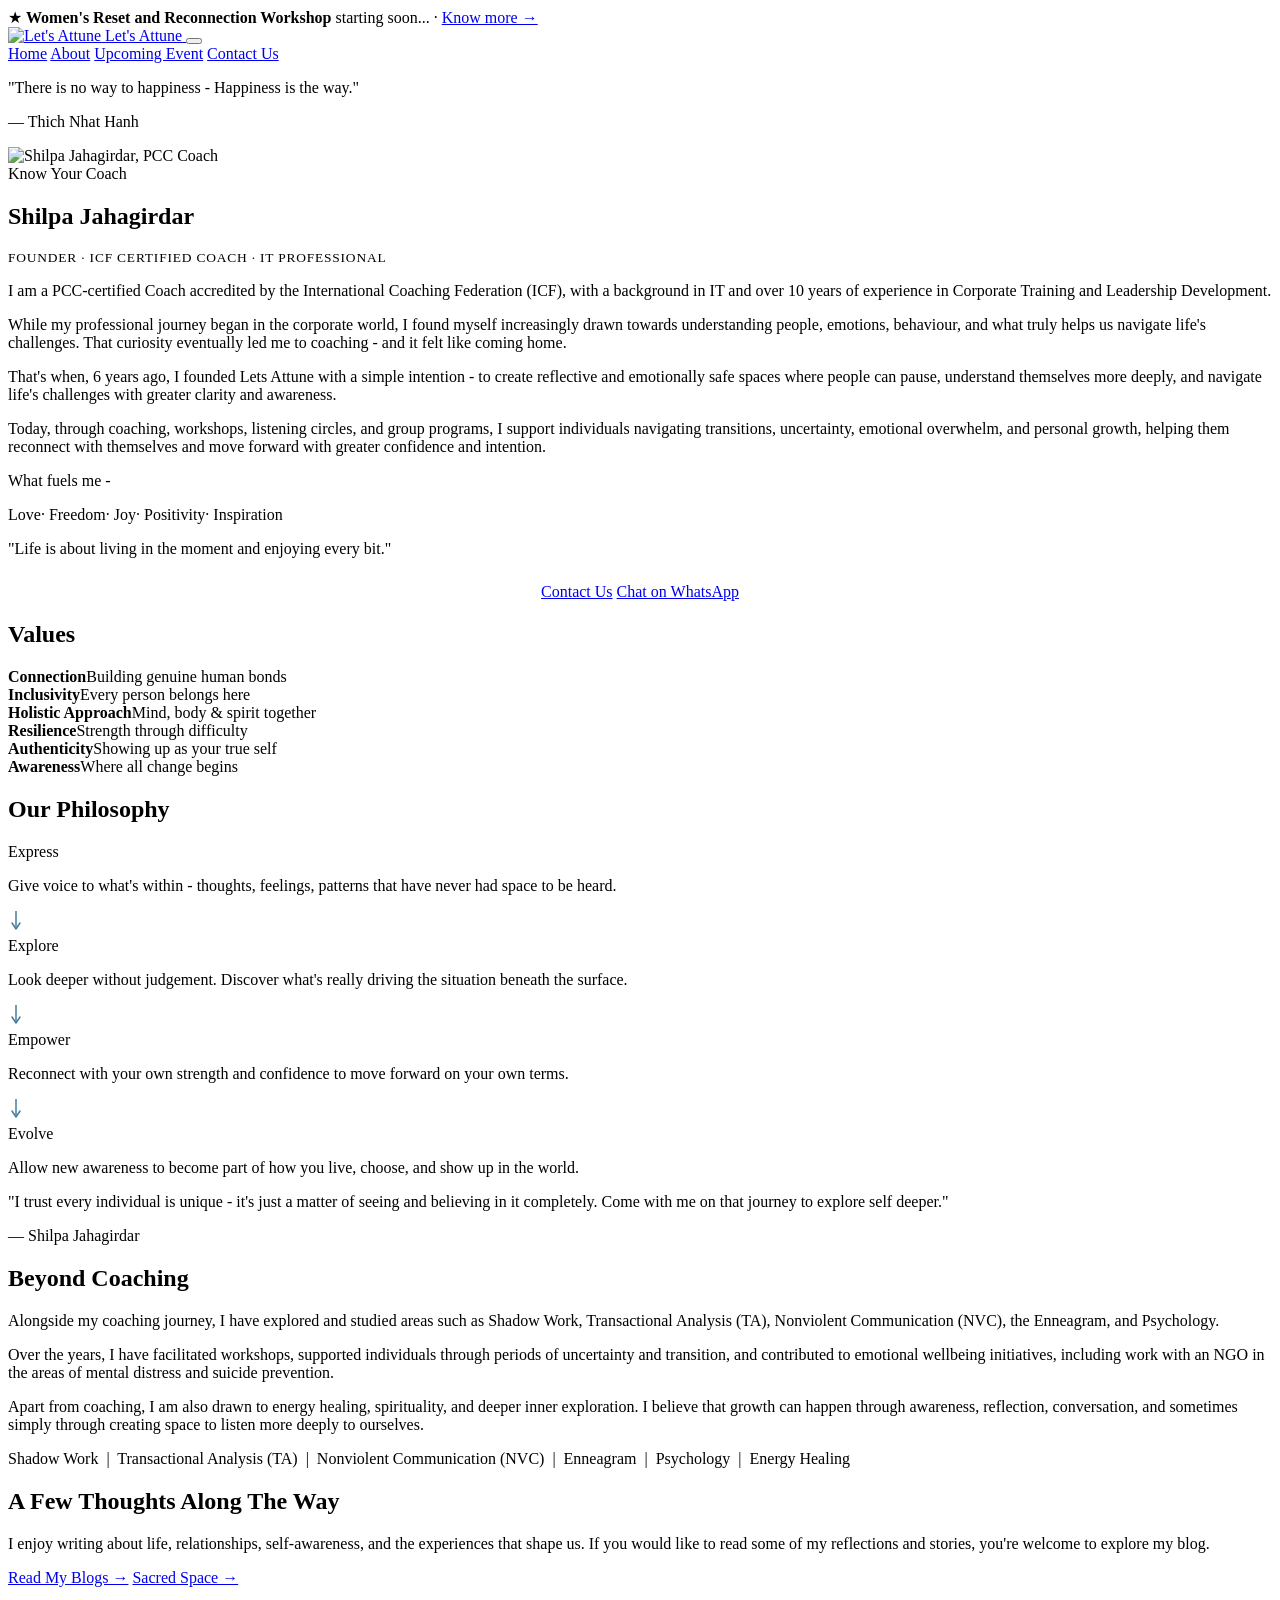
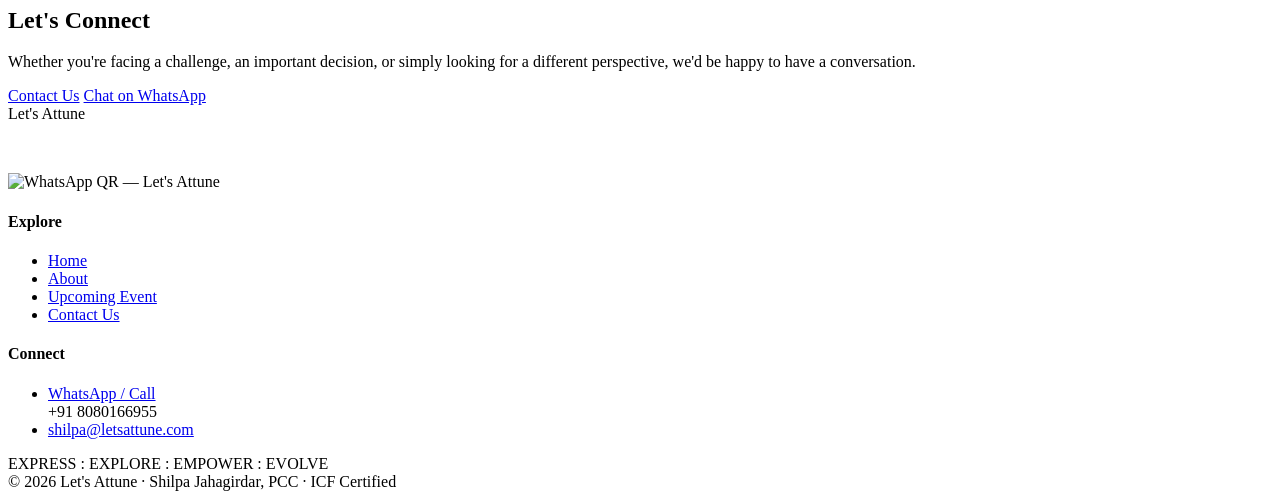
==== about.html @ 73d6187b "Add Google Analytics tracking to all pages Co-Authored-By: Claude Opus 4.8 (1M context) <noreply@ant" ====
<!DOCTYPE html>
<html lang="en">
<head>
  <meta charset="UTF-8" />
  <meta name="viewport" content="width=device-width, initial-scale=1.0" />
  <title>About Shilpa Jahagirdar — PCC Coach, ICF Certified | Let's Attune</title>
  <meta name="description" content="I am a PCC-certified Coach accredited by the International Coaching Federation (ICF), with a background in IT and over 10 years of experience in Corporate Training and Leadership Development. Founder of Lets Attune." />
  <meta property="og:type" content="profile" />
  <meta property="og:title" content="About Shilpa Jahagirdar — Let's Attune" />
  <meta property="og:description" content="PCC coach, ICF certified. Founder of Lets Attune — coaching, workshops and listening circles." />
  <meta property="og:image" content="assets/shilpa-full.jpg" />
  <meta property="og:url" content="https://letsattune.com/about.html" />
  <meta name="twitter:card" content="summary_large_image" />
  <link rel="icon" type="image/png" href="assets/Lets Attune logo.png" />
  <link rel="preconnect" href="https://fonts.googleapis.com" />
  <link rel="preconnect" href="https://fonts.gstatic.com" crossorigin />
  <link href="https://fonts.googleapis.com/css2?family=Fraunces:ital,opsz,wght,WONK@0,9..144,500,0;0,9..144,600,0;0,9..144,700,0;1,9..144,500,0;1,9..144,600,0&family=Poppins:wght@300;400;500;600&display=swap" rel="stylesheet" />
  <link rel="stylesheet" href="styles.css" />
  <!-- Google tag (gtag.js) -->
  <script async src="https://www.googletagmanager.com/gtag/js?id=G-HD6TJQ2L2W"></script>
  <script>
    window.dataLayer = window.dataLayer || [];
    function gtag(){dataLayer.push(arguments);}
    gtag('js', new Date());
    gtag('config', 'G-HD6TJQ2L2W');
  </script>
</head>
<body>

  <!-- ANNOUNCEMENT BAR (edit this one line per workshop; comment out to hide) -->
  <div class="announce">
    <span class="announce-star">★</span>
    <strong>Women's Reset and Reconnection Workshop</strong> starting soon... ·
    <a href="workshops.html">Know more →</a>
  </div>

  <!-- HEADER -->
  <header class="site-header">
    <div class="wrap">
      <a class="brand" href="index.html">
        <img src="assets/Lets Attune logo.png" alt="Let's Attune" />
        <span class="name">Let's Attune</span>
      </a>
      <button class="menu-toggle" aria-label="Menu"><span></span><span></span><span></span></button>
      <nav class="nav">
        <a class="link" href="index.html">Home</a>
        <a class="link active" href="about.html">About</a>
        <a class="link" href="workshops.html">Upcoming Event</a>
        <a class="btn btn-primary" href="contact.html">Contact Us</a>
      </nav>
    </div>
  </header>

  <!-- OPENING QUOTE -->
  <div class="coach-opening-quote band-navy">
    <div class="wrap">
      <p class="coq-text">"There is no way to happiness - Happiness is the way."</p>
      <p class="coq-attr">— Thich Nhat Hanh</p>
    </div>
  </div>

  <!-- BIO -->
  <section class="section band-sage">
    <div class="wrap coach-float-wrap reveal">
      <img class="coach-photo-float" src="assets/shilpa-full.jpg" alt="Shilpa Jahagirdar, PCC Coach" />
      <div class="eyebrow">Know Your Coach</div>
      <h1>Shilpa Jahagirdar</h1>
      <div class="role" style="font-size:0.84rem;letter-spacing:0.06em;color:var(--steel);text-transform:uppercase;margin-bottom:0.5rem">Founder · ICF Certified Coach · IT Professional</div>
      <p>I am a PCC-certified Coach accredited by the International Coaching Federation (ICF), with a background in IT and over 10 years of experience in Corporate Training and Leadership Development.</p>
      <p>While my professional journey began in the corporate world, I found myself increasingly drawn towards understanding people, emotions, behaviour, and what truly helps us navigate life's challenges. That curiosity eventually led me to coaching - and it felt like coming home.</p>
      <p>That's when, 6 years ago, I founded Lets Attune with a simple intention - to create reflective and emotionally safe spaces where people can pause, understand themselves more deeply, and navigate life's challenges with greater clarity and awareness.</p>
      <p>Today, through coaching, workshops, listening circles, and group programs, I support individuals navigating transitions, uncertainty, emotional overwhelm, and personal growth, helping them reconnect with themselves and move forward with greater confidence and intention.</p>
      <div class="lifelines-inline">
        <p class="lifelines-label">What fuels me -</p>
        <div class="lifelines">
          <span class="lifeline">Love</span><span class="lifeline-dot">·</span>
          <span class="lifeline">Freedom</span><span class="lifeline-dot">·</span>
          <span class="lifeline">Joy</span><span class="lifeline-dot">·</span>
          <span class="lifeline">Positivity</span><span class="lifeline-dot">·</span>
          <span class="lifeline">Inspiration</span>
        </div>
        <p class="lifeline-note">"Life is about living in the moment and enjoying every bit."</p>
      </div>
    </div>
    <div class="wrap" style="clear:both;text-align:center;margin-top:1.6rem;">
      <div class="btnrow" style="justify-content:center">
        <a class="btn btn-primary" href="contact.html">Contact Us</a>
        <a class="btn btn-ghost" href="https://wa.me/918080166955" target="_blank" rel="noopener">Chat on WhatsApp</a>
      </div>
    </div>
  </section>

  <!-- VALUES -->
  <section class="section band-light">
    <div class="wrap center reveal">
      <h2>Values</h2>
      <div class="rule"></div>
      <div class="values-circles">
        <div class="vcircle vcircle--sage"><strong>Connection</strong><span>Building genuine human bonds</span></div>
        <div class="vcircle vcircle--blue"><strong>Inclusivity</strong><span>Every person belongs here</span></div>
        <div class="vcircle vcircle--coral"><strong>Holistic Approach</strong><span>Mind, body &amp; spirit together</span></div>
        <div class="vcircle vcircle--sage"><strong>Resilience</strong><span>Strength through difficulty</span></div>
        <div class="vcircle vcircle--blue"><strong>Authenticity</strong><span>Showing up as your true self</span></div>
        <div class="vcircle vcircle--coral"><strong>Awareness</strong><span>Where all change begins</span></div>
      </div>
    </div>
  </section>

  <!-- PHILOSOPHY -->
  <section class="section band-sage">
    <div class="wrap reveal">
      <h2>Our Philosophy</h2>
      <div class="rule"></div>
      <div class="phil-flow">
        <div class="phil-step">
          <div class="phil-oval">Express</div>
          <p class="phil-desc">Give voice to what's within - thoughts, feelings, patterns that have never had space to be heard.</p>
        </div>
        <div class="phil-arrow-down" aria-hidden="true"><svg width="16" height="22" viewBox="0 0 16 22" fill="none"><line x1="8" y1="0" x2="8" y2="16" stroke="#457b9d" stroke-width="1.5"/><polyline points="4,12 8,18 12,12" stroke="#457b9d" stroke-width="1.5" stroke-linecap="round" stroke-linejoin="round"/></svg></div>
        <div class="phil-step">
          <div class="phil-oval">Explore</div>
          <p class="phil-desc">Look deeper without judgement. Discover what's really driving the situation beneath the surface.</p>
        </div>
        <div class="phil-arrow-down" aria-hidden="true"><svg width="16" height="22" viewBox="0 0 16 22" fill="none"><line x1="8" y1="0" x2="8" y2="16" stroke="#457b9d" stroke-width="1.5"/><polyline points="4,12 8,18 12,12" stroke="#457b9d" stroke-width="1.5" stroke-linecap="round" stroke-linejoin="round"/></svg></div>
        <div class="phil-step">
          <div class="phil-oval">Empower</div>
          <p class="phil-desc">Reconnect with your own strength and confidence to move forward on your own terms.</p>
        </div>
        <div class="phil-arrow-down" aria-hidden="true"><svg width="16" height="22" viewBox="0 0 16 22" fill="none"><line x1="8" y1="0" x2="8" y2="16" stroke="#457b9d" stroke-width="1.5"/><polyline points="4,12 8,18 12,12" stroke="#457b9d" stroke-width="1.5" stroke-linecap="round" stroke-linejoin="round"/></svg></div>
        <div class="phil-step">
          <div class="phil-oval">Evolve</div>
          <p class="phil-desc">Allow new awareness to become part of how you live, choose, and show up in the world.</p>
        </div>
        <div class="phil-belief">
          <p>"I trust every individual is unique - it's just a matter of seeing and believing in it completely. Come with me on that journey to explore self deeper."</p>
          <span style="color:var(--steel)">— Shilpa Jahagirdar</span>
        </div>
      </div>
    </div>
  </section>

  <!-- BEYOND COACHING -->
  <section class="section band-white">
    <div class="wrap reveal">
      <h2>Beyond Coaching</h2>
      <div class="rule"></div>
      <p>Alongside my coaching journey, I have explored and studied areas such as Shadow Work, Transactional Analysis (TA), Nonviolent Communication (NVC), the Enneagram, and Psychology.</p>
      <p style="margin-top:1rem">Over the years, I have facilitated workshops, supported individuals through periods of uncertainty and transition, and contributed to emotional wellbeing initiatives, including work with an NGO in the areas of mental distress and suicide prevention.</p>
      <p style="margin-top:1rem">Apart from coaching, I am also drawn to energy healing, spirituality, and deeper inner exploration. I believe that growth can happen through awareness, reflection, conversation, and sometimes simply through creating space to listen more deeply to ourselves.</p>
      <p class="modalities">Shadow Work &nbsp;|&nbsp; Transactional Analysis (TA) &nbsp;|&nbsp; Nonviolent Communication (NVC) &nbsp;|&nbsp; Enneagram &nbsp;|&nbsp; Psychology &nbsp;|&nbsp; Energy Healing</p>
    </div>
  </section>

  <!-- A FEW THOUGHTS -->
  <section class="section band-sage">
    <div class="wrap reveal">
      <h2>A Few Thoughts Along The Way</h2>
      <div class="rule"></div>
      <p>I enjoy writing about life, relationships, self-awareness, and the experiences that shape us. If you would like to read some of my reflections and stories, you're welcome to explore my blog.</p>
      <div class="bloglinks">
        <a class="btn btn-ghost" href="https://trueme.home.blog/" target="_blank" rel="noopener">Read My Blogs →</a>
        <a class="btn btn-ghost" href="https://www.sacredspace.co.in/" target="_blank" rel="noopener">Sacred Space →</a>
      </div>
    </div>
  </section>

  <!-- CTA -->
  <section class="section band-light cta-strip">
    <div class="wrap reveal">
      <h2>Let's Connect</h2>
      <div class="rule" style="margin-left:auto;margin-right:auto"></div>
      <p class="lead" style="margin-left:auto;margin-right:auto">Whether you're facing a challenge, an important decision, or simply looking for a different perspective, we'd be happy to have a conversation.</p>
      <div class="btnrow">
        <a class="btn btn-primary" href="contact.html">Contact Us</a>
        <a class="btn btn-ghost" href="https://wa.me/918080166955" target="_blank" rel="noopener">Chat on WhatsApp</a>
      </div>
    </div>
  </section>

  <!-- FOOTER -->
  <footer class="site-footer">
    <div class="wrap">
      <div class="footer-grid">
        <div>
          <div class="name">Let's Attune</div>
          <p style="color:rgba(255,255,255,0.7)">Reflective, emotionally safe spaces to pause, understand yourself, and move forward with clarity.</p>
          <img class="footer-qr" src="assets/qr.png" alt="WhatsApp QR — Let's Attune" />
        </div>
        <div>
          <h4>Explore</h4>
          <ul>
            <li><a href="index.html">Home</a></li>
            <li><a href="about.html">About</a></li>
            <li><a href="workshops.html">Upcoming Event</a></li>
            <li><a href="contact.html">Contact Us</a></li>
          </ul>
        </div>
        <div>
          <h4>Connect</h4>
          <ul>
            <li><a href="https://wa.me/918080166955" target="_blank" rel="noopener">WhatsApp / Call</a><br>+91 8080166955</li>
            <li><a href="mailto:shilpa@letsattune.com">shilpa@letsattune.com</a></li>
          </ul>
        </div>
      </div>
      <div class="footer-motto">EXPRESS : EXPLORE : EMPOWER : EVOLVE</div>
      <div class="footer-copy">© <span data-year>2026</span> Let's Attune · Shilpa Jahagirdar, PCC · ICF Certified</div>
    </div>
  </footer>

  <script src="main.js"></script>
</body>
</html>
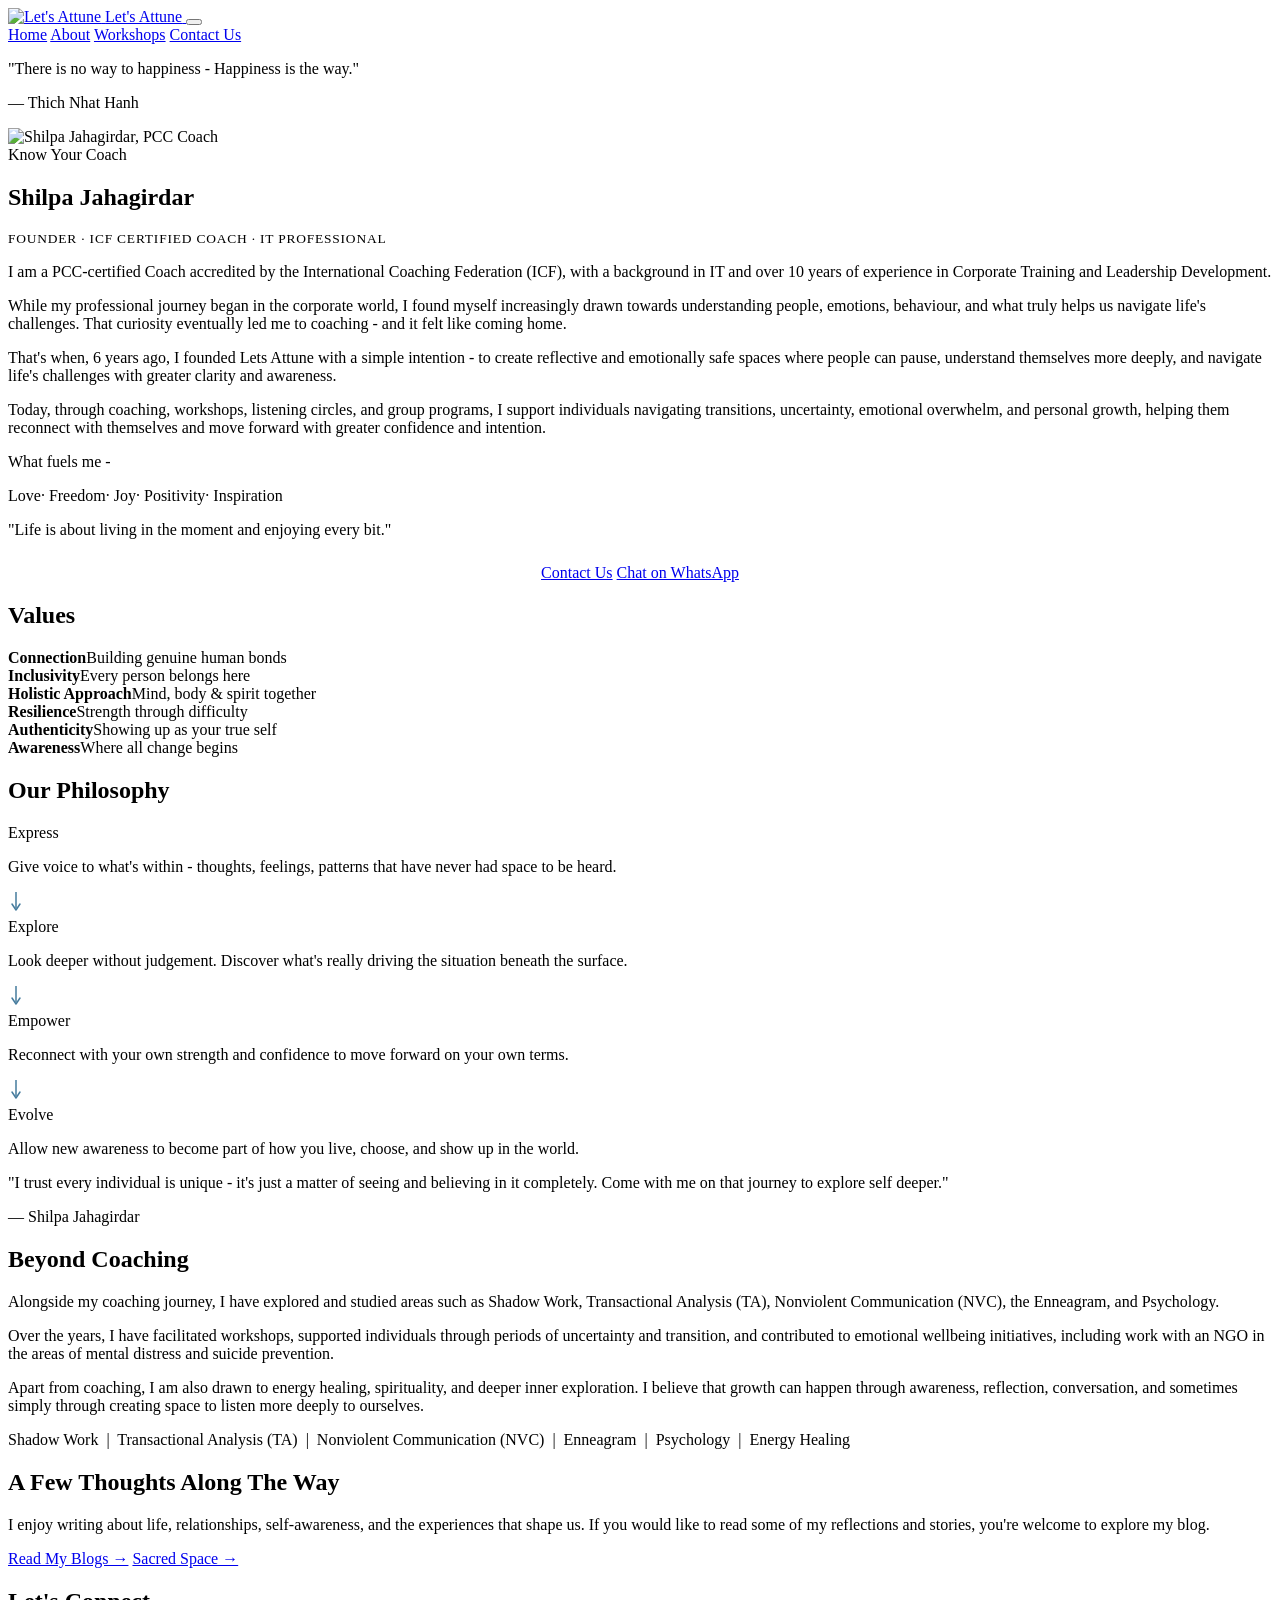
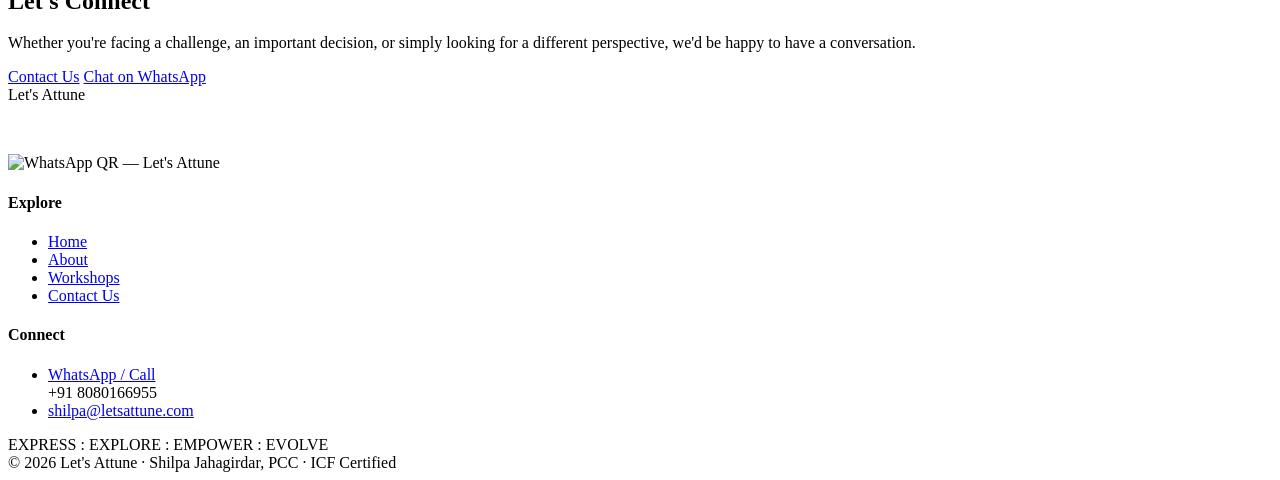
==== commit 41e87e76: "Redesign workshops page as past workshop + coming soon; remove announcement bar - Workshops page now" ====
--- a/about.html
+++ b/about.html
@@ -27,13 +27,6 @@
 </head>
 <body>
 
-  <!-- ANNOUNCEMENT BAR (edit this one line per workshop; comment out to hide) -->
-  <div class="announce">
-    <span class="announce-star">★</span>
-    <strong>Women's Reset and Reconnection Workshop</strong> starting soon... ·
-    <a href="workshops.html">Know more →</a>
-  </div>
-
   <!-- HEADER -->
   <header class="site-header">
     <div class="wrap">
@@ -45,7 +38,7 @@
       <nav class="nav">
         <a class="link" href="index.html">Home</a>
         <a class="link active" href="about.html">About</a>
-        <a class="link" href="workshops.html">Upcoming Event</a>
+        <a class="link" href="workshops.html">Workshops</a>
         <a class="btn btn-primary" href="contact.html">Contact Us</a>
       </nav>
     </div>
@@ -191,7 +184,7 @@
           <ul>
             <li><a href="index.html">Home</a></li>
             <li><a href="about.html">About</a></li>
-            <li><a href="workshops.html">Upcoming Event</a></li>
+            <li><a href="workshops.html">Workshops</a></li>
             <li><a href="contact.html">Contact Us</a></li>
           </ul>
         </div>
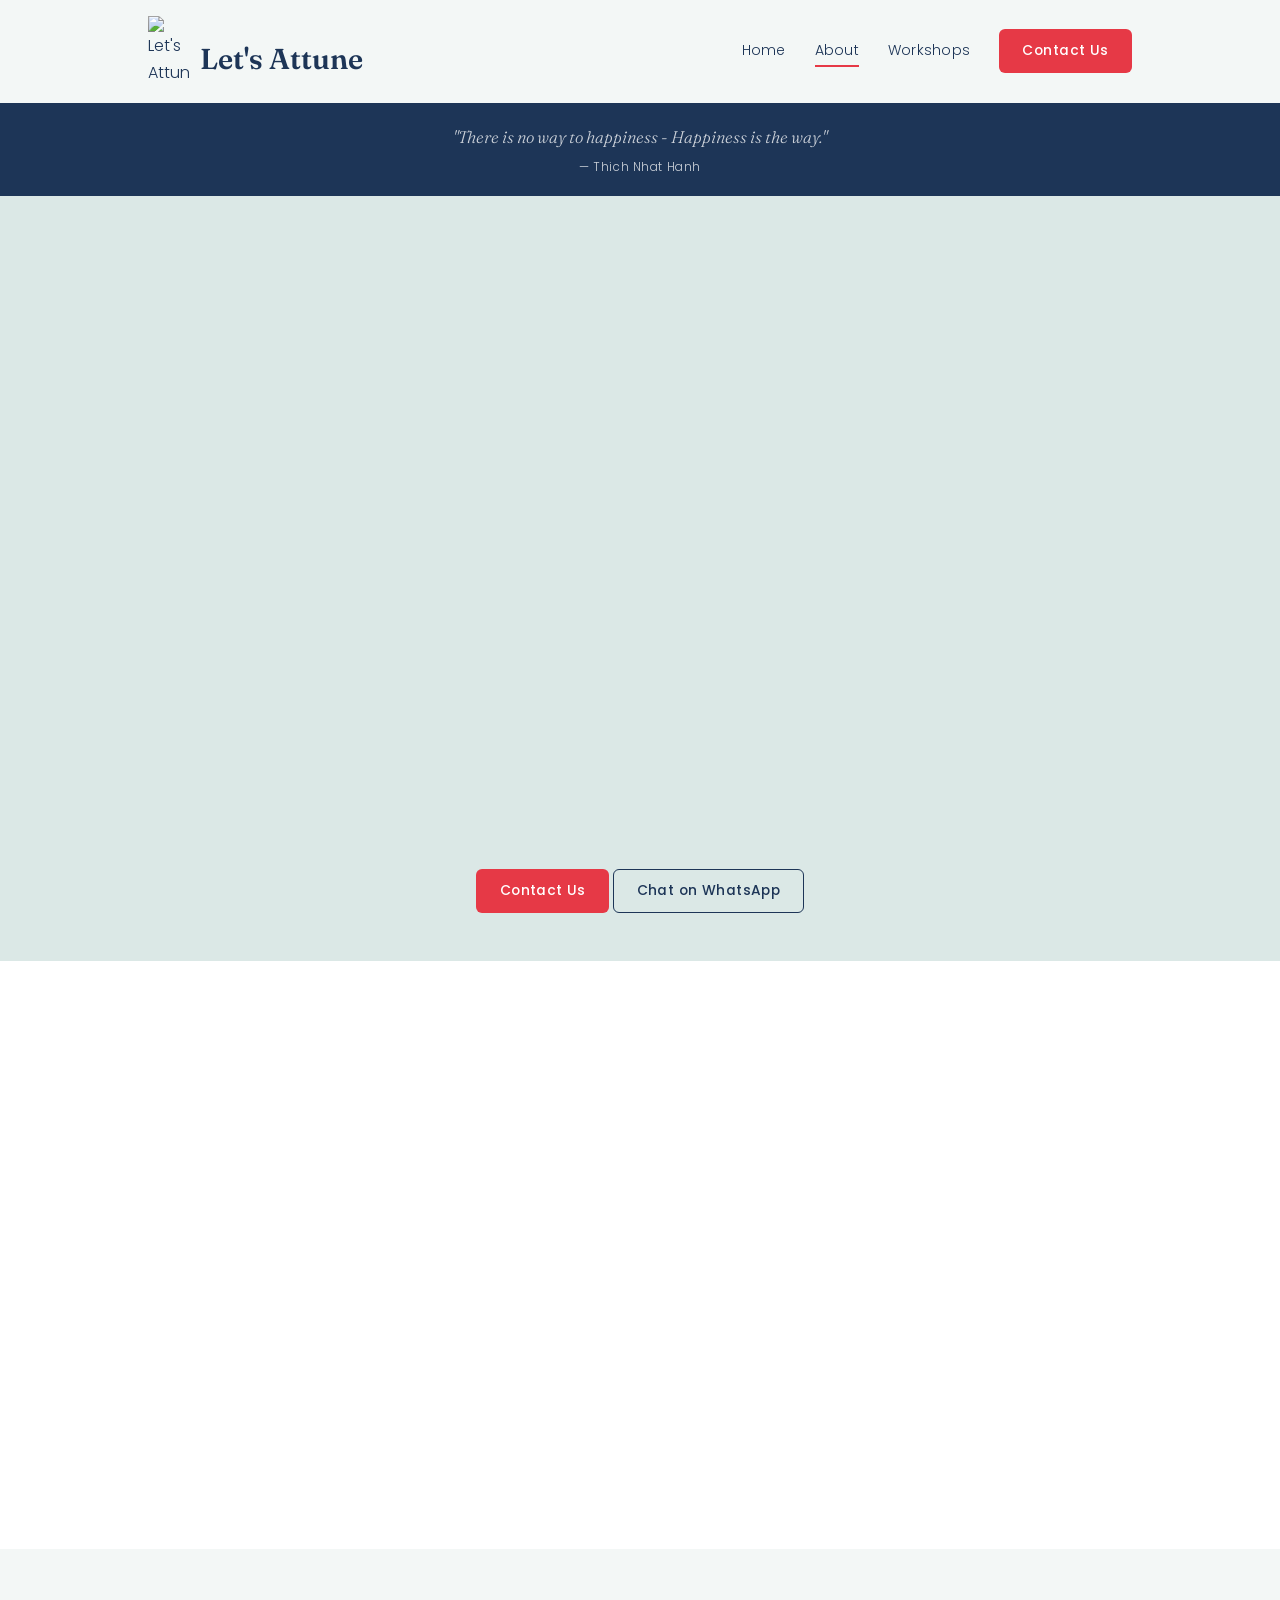
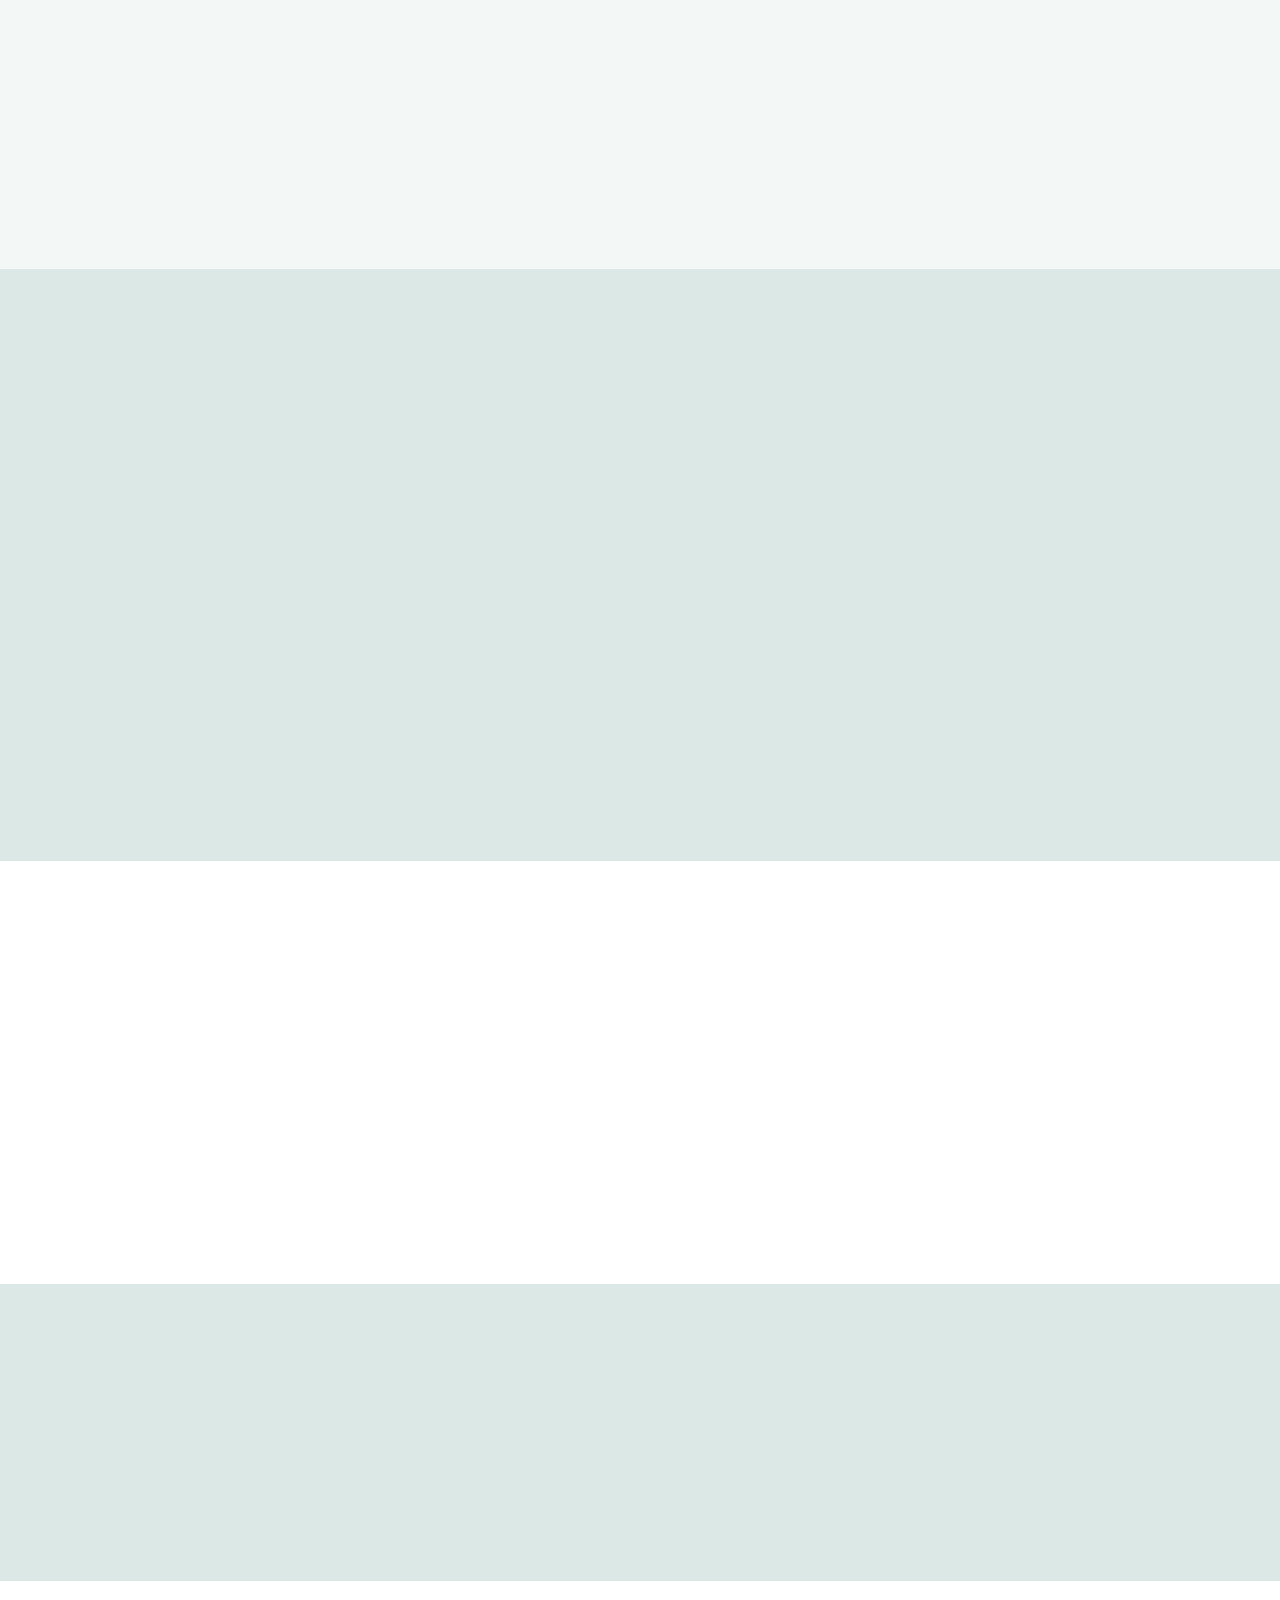
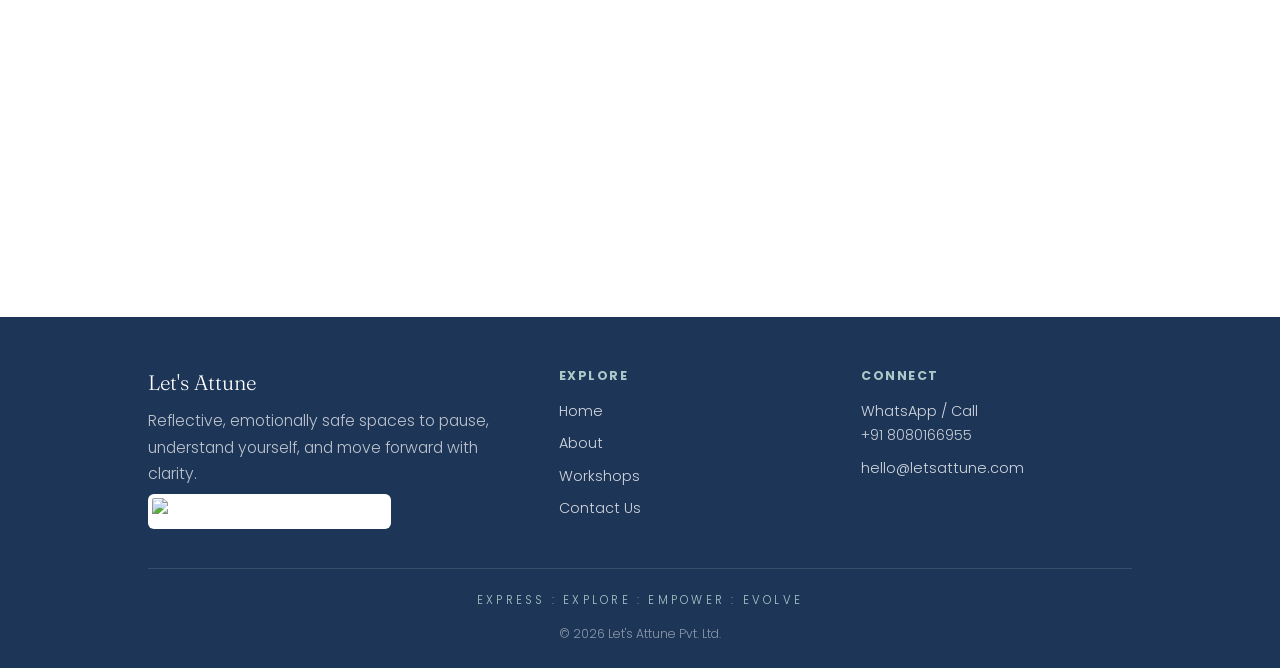
==== commit 8fe4e19e: "Publish company details and Santosh profile" ====
--- a/about.html
+++ b/about.html
@@ -3,11 +3,11 @@
 <head>
   <meta charset="UTF-8" />
   <meta name="viewport" content="width=device-width, initial-scale=1.0" />
-  <title>About Shilpa Jahagirdar — PCC Coach, ICF Certified | Let's Attune</title>
-  <meta name="description" content="I am a PCC-certified Coach accredited by the International Coaching Federation (ICF), with a background in IT and over 10 years of experience in Corporate Training and Leadership Development. Founder of Lets Attune." />
-  <meta property="og:type" content="profile" />
-  <meta property="og:title" content="About Shilpa Jahagirdar — Let's Attune" />
-  <meta property="og:description" content="PCC coach, ICF certified. Founder of Lets Attune — coaching, workshops and listening circles." />
+  <title>About the Founders | Let's Attune</title>
+  <meta name="description" content="Meet Shilpa Jahagirdar and Santosh Jahagirdar, the founders behind Let's Attune, its human-led work and the meCove platform." />
+  <meta property="og:type" content="website" />
+  <meta property="og:title" content="About the Founders — Let's Attune" />
+  <meta property="og:description" content="Meet the people shaping Let's Attune, its coaching and group experiences, corporate mentoring and meCove." />
   <meta property="og:image" content="assets/shilpa-full.jpg" />
   <meta property="og:url" content="https://letsattune.com/about.html" />
   <meta name="twitter:card" content="summary_large_image" />
@@ -83,6 +83,23 @@
     </div>
   </section>
 
+  <!-- SANTOSH -->
+  <section class="section founder-profile" id="santosh">
+    <div class="wrap founder-profile__layout reveal">
+      <div class="founder-profile__photo">
+        <img src="assets/santosh.jpg" alt="Santosh Jahagirdar, Founder, CTO and Mentor at Let's Attune" />
+      </div>
+      <div class="founder-profile__copy">
+        <div class="eyebrow">Technology and mentoring</div>
+        <h2>Santosh Jahagirdar</h2>
+        <div class="role">Founder · CTO · Mentor</div>
+        <p>Santosh brings over 24 years of experience in technology, solution architecture and leadership. His career has taken him from software development to enterprise architecture and technology leadership, working across India, the United States and Singapore. He has designed and delivered large, complex systems across banking, insurance and e-commerce, and is an AWS Certified Solutions Architect and SAFe Agilist.</p>
+        <p>At Let's Attune, Santosh leads the vision, design and development of meCove, shaping it into a thoughtful platform for individuals and wellbeing professionals. He combines deep technical knowledge with a clear understanding of how people use technology in real life.</p>
+        <p>Santosh also mentors working professionals through Let's Attune's corporate programmes. A teacher at heart, he helps people look beyond the immediate challenge, think through their choices and find practical ways forward. His approach brings together systems thinking, curiosity, compassion and honest guidance.</p>
+      </div>
+    </div>
+  </section>
+
   <!-- VALUES -->
   <section class="section band-light">
     <div class="wrap center reveal">
@@ -192,12 +209,12 @@
           <h4>Connect</h4>
           <ul>
             <li><a href="https://wa.me/918080166955" target="_blank" rel="noopener">WhatsApp / Call</a><br>+91 8080166955</li>
-            <li><a href="mailto:shilpa@letsattune.com">shilpa@letsattune.com</a></li>
+            <li><a href="mailto:hello@letsattune.com">hello@letsattune.com</a></li>
           </ul>
         </div>
       </div>
       <div class="footer-motto">EXPRESS : EXPLORE : EMPOWER : EVOLVE</div>
-      <div class="footer-copy">© <span data-year>2026</span> Let's Attune · Shilpa Jahagirdar, PCC · ICF Certified</div>
+      <div class="footer-copy">© <span data-year>2026</span> Let's Attune Pvt. Ltd.</div>
     </div>
   </footer>
 
--- a/styles.css
+++ b/styles.css
@@ -0,0 +1,389 @@
+/* ===================================================================
+   Let's Attune — shared design system
+   Palette sampled from assets/Lets attune pallet.jpeg
+   Type: Fraunces (display/brand) + Poppins (body/UI)
+   =================================================================== */
+
+:root {
+  /* brand palette */
+  --navy:   #1d3557;
+  --steel:  #457b9d;
+  --coral:  #e63946;
+  --green:  #0e4f47;
+  --sage:   #abc9c9;
+
+  /* derived surfaces */
+  --bg:        #f3f7f6;   /* light sage-tinted base */
+  --bg-sage:   #dbe8e6;   /* soft sage band */
+  --white:     #ffffff;
+  --ink:       #1d3557;   /* body text = navy */
+  --muted:     #5a6b7a;   /* secondary text */
+  --line:      #d8e3e1;   /* hairline borders */
+
+  --maxw: 1080px;
+  --pad: clamp(1.25rem, 5vw, 3rem);
+  --radius: 6px;
+  --shadow-sm: 0 4px 18px rgba(29,53,87,0.06);
+  --shadow-md: 0 14px 36px rgba(29,53,87,0.12);
+
+  --ff-serif: 'Fraunces', Georgia, serif;
+  --ff-sans:  'Poppins', system-ui, sans-serif;
+}
+
+* { margin: 0; padding: 0; box-sizing: border-box; }
+
+html { scroll-behavior: smooth; }
+
+body {
+  font-family: var(--ff-sans);
+  font-weight: 300;
+  background: var(--bg);
+  color: var(--ink);
+  line-height: 1.7;
+  overflow-x: hidden;
+  -webkit-font-smoothing: antialiased;
+}
+
+/* ── TYPE SCALE ─────────────────────────────────────────────
+   Crisp brief: elegance from serif CONTRAST, not huge sizes. */
+h1, h2, h3, .serif { font-family: var(--ff-serif); font-weight: 600; color: var(--navy); letter-spacing: -0.01em; line-height: 1.15; font-optical-sizing: auto; }
+
+h1 { font-size: clamp(2rem, 4.5vw, 2.6rem); font-variation-settings: 'WONK' 0; }
+h2 { font-size: clamp(1.55rem, 3.2vw, 2rem); }
+h3 { font-size: 1.12rem; font-family: var(--ff-sans); font-weight: 600; }
+
+p { font-size: 0.98rem; color: var(--muted); }
+strong { color: var(--navy); font-weight: 600; }
+
+a { color: inherit; text-decoration: none; }
+
+.eyebrow {
+  font-family: var(--ff-sans);
+  font-size: 0.72rem;
+  font-weight: 600;
+  letter-spacing: 0.16em;
+  text-transform: uppercase;
+  color: var(--coral);
+  margin-bottom: 0.7rem;
+}
+
+.rule { width: 44px; height: 3px; background: var(--coral); border-radius: 2px; margin: 1rem 0 1.6rem; }
+.center .rule { margin-left: auto; margin-right: auto; }
+
+/* ── LAYOUT ───────────────────────────────────────────────── */
+.wrap { max-width: var(--maxw); margin: 0 auto; padding-left: var(--pad); padding-right: var(--pad); }
+.section { padding: clamp(2rem, 4vw, 3rem) 0; }
+.center { text-align: center; }
+.lead { font-size: 1.05rem; max-width: 620px; }
+.center .lead { margin-left: auto; margin-right: auto; }
+
+.band-sage  { background: var(--bg-sage); }
+.band-light { background: var(--bg); }
+.band-white { background: var(--white); }
+.band-navy  { background: var(--navy); }
+.band-steel { background: var(--steel); }
+.band-steel h1, .band-steel h2, .band-steel h3 { color: #fff; }
+.band-steel p { color: rgba(255,255,255,0.85); }
+.band-steel .rule { background: rgba(255,255,255,0.35); }
+.band-steel .eyebrow { color: rgba(255,255,255,0.65); }
+.band-green { background: var(--green); }
+.band-green h1, .band-green h2, .band-green h3 { color: #fff; }
+.band-green p { color: rgba(255,255,255,0.85); }
+.band-green .rule { background: rgba(255,255,255,0.35); }
+.band-green .btn-ghost { color: #fff; border-color: rgba(255,255,255,0.65); }
+.band-navy h1, .band-navy h2, .band-navy h3 { color: #fff; }
+.band-navy p { color: rgba(255,255,255,0.78); }
+.band-navy .eyebrow { color: var(--sage); }
+
+/* ── ANNOUNCEMENT BAR ─────────────────────────────────────── */
+.announce {
+  background: #e05c72;
+  color: #eafaf6;
+  font-size: 0.82rem;
+  letter-spacing: 0.01em;
+  text-align: center;
+  padding: 0.85rem 1rem;
+  position: relative;
+  z-index: 60;
+}
+.announce strong { color: #fff; font-weight: 600; }
+.announce a { color: #fff; font-weight: 700; padding: 3px 14px; border: 1.5px solid rgba(255,255,255,0.8); border-radius: 20px; text-decoration: none; animation: flashBtn 1.4s ease-in-out infinite; }
+.announce .announce-star { font-size: 1rem; margin-right: 0.4rem; vertical-align: middle; }
+@keyframes flashBtn { 0%,100% { background: rgba(255,255,255,0.15); color: #fff; } 50% { background: #fff; color: #0f6e56; } }
+
+/* ── HEADER ───────────────────────────────────────────────── */
+.site-header {
+  position: sticky; top: 0; z-index: 50;
+  background: rgba(243,247,246,0.97);
+  border-bottom: 1px solid transparent;
+  transition: box-shadow .3s, border-color .3s, background .3s;
+}
+.site-header .wrap { display: flex; align-items: center; justify-content: space-between; padding-top: 1rem; padding-bottom: 1rem; transition: padding .3s; }
+.site-header.scrolled { box-shadow: var(--shadow-sm); border-color: var(--line); }
+.site-header.scrolled .wrap { padding-top: 0.55rem; padding-bottom: 0.55rem; }
+
+.brand { display: flex; align-items: center; gap: 0.6rem; }
+.brand img { width: 42px; transition: width .3s; }
+.site-header.scrolled .brand img { width: 34px; }
+.brand .name { font-family: var(--ff-serif); font-weight: 600; font-size: 1.80rem; color: var(--navy); line-height: 1; position: relative; top: 8px; }
+
+.nav { display: flex; align-items: center; gap: 1.8rem; }
+.nav a.link { font-size: 0.88rem; letter-spacing: 0.02em; color: var(--navy); position: relative; }
+.nav a.link::after { content: ''; position: absolute; left: 0; bottom: -4px; width: 0; height: 2px; background: var(--coral); transition: width .25s; }
+.nav a.link:hover::after, .nav a.link.active::after { width: 100%; }
+
+/* buttons */
+.btn { display: inline-flex; align-items: center; gap: 0.5rem; font-family: var(--ff-sans); font-size: 0.86rem; font-weight: 500; letter-spacing: 0.03em; line-height: 1.2; min-height: 44px; padding: 0.7rem 1.4rem; border-radius: var(--radius); cursor: pointer; -webkit-appearance: none; appearance: none; box-sizing: border-box; vertical-align: middle; border: 1.5px solid transparent; transition: transform .2s, background .25s, color .25s, box-shadow .25s; }
+.btn-primary { background: var(--coral); color: #fff; }
+.btn-primary:hover { background: #c92f3c; transform: translateY(-2px); box-shadow: 0 8px 20px rgba(230,57,70,0.3); }
+.btn-ghost { background: transparent; color: var(--navy); border-color: var(--navy); }
+.btn-ghost:hover { background: var(--navy); color: #fff; transform: translateY(-2px); }
+.band-navy .btn-ghost { color: #fff; border-color: rgba(255,255,255,0.55); }
+.band-navy .btn-ghost:hover { background: #fff; color: var(--navy); }
+.on-dark .btn-ghost { color:#fff; border-color: rgba(255,255,255,0.6); }
+.on-dark .btn-ghost:hover { background:#fff; color: var(--navy); }
+
+/* hamburger */
+.menu-toggle { display: none; flex-direction: column; gap: 5px; background: none; border: 0; cursor: pointer; padding: 6px; }
+.menu-toggle span { width: 24px; height: 2px; background: var(--navy); transition: .3s; }
+
+/* ── HERO (forest, atmospheric) ───────────────────────────── */
+.hero { position: relative; min-height: 42vh; display: flex; align-items: center; color: #fff; overflow: hidden; }
+.hero__bg { position: absolute; inset: 0; z-index: 0;
+  background: url('assets/the-place-within.jpeg') center 60%/cover no-repeat;
+  filter: blur(3px) saturate(1.15); transform: scale(1.08); }
+.hero__tint { position: absolute; inset: 0; z-index: 1;
+  background: linear-gradient(150deg, rgba(29,53,87,0.78) 0%, rgba(14,79,71,0.64) 55%, rgba(29,53,87,0.74) 100%); }
+.hero__grain { position: absolute; inset: 0; z-index: 2; opacity: 0.06; pointer-events: none;
+  background-image: url("data:image/svg+xml,%3Csvg xmlns='http://www.w3.org/2000/svg' width='120' height='120'%3E%3Cfilter id='n'%3E%3CfeTurbulence type='fractalNoise' baseFrequency='0.8' numOctaves='2'/%3E%3C/filter%3E%3Crect width='100%25' height='100%25' filter='url(%23n)'/%3E%3C/svg%3E"); }
+.hero .wrap { position: relative; z-index: 3; padding-top: 2.6rem; padding-bottom: 2.6rem; text-align: center; }
+.hero h1 { color: #fff; max-width: 16ch; margin-left: auto; margin-right: auto; }
+.hero .accent { color: #fff; font-style: italic; }
+.hero__quote { font-family: var(--ff-serif); font-style: italic; font-size: 1.05rem; color: var(--sage); margin: 0.9rem 0 0.4rem; }
+.hero__tagline { font-family: var(--ff-serif); font-style: italic; font-size: 1.1rem; color: rgba(255,255,255,0.88); margin: 1rem auto 0; text-shadow: 0 1px 12px rgba(0,0,0,0.5); }
+.hero-intro { padding-top: 2rem; padding-bottom: 2rem; text-align: center; }
+.hero-intro__text { color: var(--navy); font-size: 1rem; line-height: 1.75; }
+.hero-intro__text + .hero-intro__text { margin-top: 0.8rem; }
+.hero__cta { display: flex; flex-wrap: wrap; gap: 0.8rem; justify-content: center; }
+.cursor { display: inline-block; width: 3px; height: 1em; background: var(--coral); margin-left: 3px; vertical-align: -0.12em; animation: blink .8s steps(1) infinite; }
+@keyframes blink { 50% { opacity: 0; } }
+
+/* ── PAIN-POINT CHIPS ("Does this sound familiar?") ───────── */
+.familiar-grid { display: grid; grid-template-columns: repeat(auto-fit, minmax(260px, 1fr)); gap: 1rem; margin-top: 2.2rem; }
+.familiar { background: var(--white); border: 1px solid var(--line); border-left: 3px solid var(--coral); border-radius: var(--radius); padding: 1.1rem 1.3rem; font-style: italic; color: var(--navy); box-shadow: var(--shadow-sm); }
+
+/* ── STEPS (Understand → Explore → Align → Integrate) ─────── */
+.steps { display: flex; align-items: stretch; gap: 0; margin-top: 2.4rem; counter-reset: step; }
+.step { position: relative; background: var(--white); border-radius: var(--radius); padding: 1.8rem 1.4rem 1.5rem; box-shadow: var(--shadow-sm); transition: transform .3s, box-shadow .3s; flex: 1; min-width: 0; }
+.step:hover { transform: translateY(-6px); box-shadow: var(--shadow-md); }
+.step::before { counter-increment: step; content: '0' counter(step); font-family: var(--ff-serif); font-size: 2.2rem; color: var(--sage); line-height: 1; display: block; margin-bottom: 0.6rem; }
+.step h3 { color: var(--navy); margin-bottom: 0.35rem; }
+.step-arrow { position: relative; z-index: 2; display: flex; align-items: flex-start; padding-top: 1.7rem; margin: 0 -10px; flex-shrink: 0; }
+.step-arrow__badge { width: 28px; height: 28px; background: var(--steel); border-radius: 50%; display: flex; align-items: center; justify-content: center; box-shadow: 0 2px 8px rgba(69,123,157,0.4); }
+.step-arrow__badge svg { width: 13px; height: 13px; }
+
+/* ── SERVICE CARDS ────────────────────────────────────────── */
+.cards { display: grid; grid-template-columns: repeat(auto-fit, minmax(230px, 1fr)); gap: 1.3rem; margin-top: 2.4rem; }
+.card { background: var(--white); border-radius: var(--radius); padding: 1.8rem 1.5rem; box-shadow: var(--shadow-sm); border-top: 3px solid var(--steel); transition: transform .3s, box-shadow .3s; }
+.card:nth-child(2) { border-top-color: var(--coral); }
+.card:nth-child(3) { border-top-color: var(--green); }
+.card:nth-child(4) { border-top-color: var(--navy); }
+.card:hover { transform: translateY(-6px); box-shadow: var(--shadow-md); }
+.card .ic { font-size: 1.5rem; margin-bottom: 0.7rem; display: block; }
+.card h3 { color: var(--navy); margin-bottom: 0.4rem; }
+.card p { font-size: 0.9rem; }
+
+/* ── WHO WE WORK WITH (pills) ─────────────────────────────── */
+.pills { display: flex; flex-wrap: wrap; gap: 0.6rem; margin-top: 2rem; }
+.center .pills { justify-content: center; }
+.pill { background: var(--white); border: 2px solid var(--steel); color: var(--navy); font-size: 0.84rem; font-weight: 500; padding: 0.5rem 1.05rem; border-radius: 30px; transition: background .2s, color .2s, transform .2s; }
+.pill { cursor: default; }
+
+/* ── COACH TEASER ─────────────────────────────────────────── */
+.teaser { display: grid; grid-template-columns: 200px 1fr; gap: 2.4rem; align-items: center; }
+.teaser__photo { width: 200px; height: 200px; border-radius: 50%; object-fit: cover; object-position: center 18%; border: 4px solid var(--coral); box-shadow: var(--shadow-md); }
+
+/* ── TESTIMONIALS (static 2-up) ───────────────────────────── */
+.quotes { display: grid; grid-template-columns: repeat(auto-fit, minmax(280px, 1fr)); gap: 1.4rem; margin-top: 2.4rem; }
+.quote { background: rgba(255,255,255,0.06); border: 1px solid rgba(255,255,255,0.12); border-radius: var(--radius); padding: 2rem 1.8rem; }
+.quote p { color: #eaf1f0; font-style: italic; line-height: 1.85; }
+.quote::before { content: '\201C'; font-family: var(--ff-serif); font-size: 3rem; color: var(--coral); line-height: 0.2; display: block; height: 1.4rem; }
+.quote cite { display: block; margin-top: 1rem; font-style: normal; font-size: 0.84rem; color: var(--sage); letter-spacing: 0.04em; }
+
+/* ── WHY (manifesto) ──────────────────────────────────────── */
+.manifesto { text-align: center; }
+.manifesto p { font-family: var(--ff-serif); font-size: 1rem; line-height: 1.7; color: var(--navy); margin-top: 0.3rem; }
+.manifesto .m-statement { font-style: normal; font-weight: 700; margin-top: 1.2rem; }
+.manifesto .m-reason { font-style: italic; font-weight: 400; opacity: 0.82; }
+.manifesto .m-close { font-style: normal; font-weight: 700; margin-top: 1.2rem; font-size: 1.1rem; }
+
+/* ── CTA STRIP ────────────────────────────────────────────── */
+.cta-strip { text-align: center; background: var(--white); }
+.cta-strip h2 { color: var(--navy); }
+.cta-strip p { color: var(--muted); }
+.cta-strip .btn-ghost { color: var(--navy); border-color: var(--navy); }
+.cta-strip .btn-ghost:hover { background: var(--navy); color: #fff; }
+.cta-strip .btnrow { display: flex; flex-wrap: wrap; gap: 0.8rem; justify-content: center; margin-top: 1.8rem; }
+
+/* ── FOOTER ───────────────────────────────────────────────── */
+.site-footer { background: var(--navy); color: rgba(255,255,255,0.75); padding: 3rem 0 1.5rem; }
+.footer-grid { display: grid; grid-template-columns: 1.4fr 1fr 1fr; gap: 2rem; }
+.site-footer .name { font-family: var(--ff-serif); color: #fff; font-size: 1.3rem; margin-bottom: 0.5rem; }
+.site-footer a { color: rgba(255,255,255,0.8); }
+.site-footer a:hover { color: var(--coral); }
+.site-footer h4 { font-size: 0.78rem; letter-spacing: 0.12em; text-transform: uppercase; color: var(--sage); margin-bottom: 0.8rem; }
+.site-footer ul { list-style: none; }
+.site-footer li { margin-bottom: 0.5rem; font-size: 0.9rem; }
+.footer-qr { width: 96px; border-radius: 6px; margin-top: 0.4rem; background:#fff; padding:4px; }
+.footer-motto { text-align: center; letter-spacing: 0.28em; font-size: 0.72rem; color: var(--sage); margin-top: 2.4rem; padding-top: 1.4rem; border-top: 1px solid rgba(255,255,255,0.12); }
+.footer-copy { text-align: center; font-size: 0.76rem; color: rgba(255,255,255,0.5); margin-top: 0.8rem; }
+
+/* ── COACH OPENING QUOTE ──────────────────────────────────── */
+.coach-opening-quote { padding: 1.2rem 0; text-align: center; }
+.coq-text { font-family: var(--ff-serif); font-style: italic; font-size: 1.05rem; color: #fff; line-height: 1.7; margin: 0; }
+.coq-attr { font-size: 0.74rem; color: var(--sage); letter-spacing: 0.05em; margin-top: 0.35rem; }
+
+/* ── LIFELINES ─────────────────────────────────────────────── */
+.lifelines { display: flex; flex-wrap: wrap; justify-content: center; gap: 0.4rem 1rem; margin-bottom: 1rem; }
+.lifeline { font-size: 0.92rem; font-weight: 700; color: var(--coral); letter-spacing: 0.06em; text-transform: uppercase; }
+.lifeline-dot { color: var(--sage); margin: 0 0.1rem; }
+.lifeline-note { font-family: var(--ff-serif); font-style: italic; font-size: 1rem; color: var(--navy); line-height: 1.8; }
+
+/* ── BELIEF BAND ───────────────────────────────────────────── */
+.coach-belief { background: var(--steel); padding: 1.6rem 0; text-align: center; }
+.belief-text { font-family: var(--ff-serif); font-style: italic; font-size: 1rem; color: #fff; line-height: 1.8; margin: 0; }
+.belief-attr { font-size: 0.74rem; color: rgba(255,255,255,0.75); margin-top: 0.5rem; letter-spacing: 0.04em; }
+
+/* ── VALUES CIRCLES ────────────────────────────────────────── */
+.values-circles { display: flex; flex-wrap: wrap; justify-content: center; margin-top: 1.8rem; }
+.vcircle { width: 160px; height: 160px; border-radius: 50%; display: flex; flex-direction: column; align-items: center; justify-content: center; text-align: center; padding: 1rem; margin: -10px; border: 4px solid var(--white); }
+.vcircle--sage  { background: var(--bg-sage); }
+.vcircle--blue  { background: #e8f0f7; }
+.vcircle--coral { background: #fdf0f1; }
+.vcircle strong { font-size: 0.82rem; font-weight: 700; color: var(--navy); display: block; margin-bottom: 0.25rem; line-height: 1.3; }
+.vcircle span   { font-size: 0.66rem; color: var(--steel); line-height: 1.4; }
+
+/* ── PHILOSOPHY FLOW ───────────────────────────────────────── */
+.phil-flow { display: flex; flex-direction: column; align-items: flex-start; gap: 0; margin-top: 1rem; }
+.phil-step { display: flex; align-items: center; gap: 1.2rem; }
+.phil-oval { background: var(--navy); border-radius: 30px; padding: 0.6rem 1.6rem; font-family: var(--ff-serif); font-size: 1.05rem; font-weight: 600; color: #fff; flex-shrink: 0; min-width: 130px; display: flex; align-items: center; justify-content: center; text-align: center; }
+.phil-desc { font-size: 0.82rem; color: var(--navy); line-height: 1.55; border-left: 2px solid var(--sage); padding-left: 1rem; margin: 0; }
+.phil-arrow-down { padding: 0.2rem 0 0.2rem 55px; }
+
+/* ── COACH FLOAT BIO ──────────────────────────────────────── */
+.coach-float-wrap { overflow: hidden; }
+.founder-profile { background: #fff; }
+.founder-profile__layout { display: block; overflow: hidden; }
+.founder-profile__photo { float: left; width: min(31%, 310px); margin: 0 clamp(2rem,5vw,4.5rem) 1.5rem 0; position: relative; }
+.founder-profile__photo::before { content: ''; position: absolute; inset: 1rem -1rem -1rem 1rem; background: var(--bg-sage); }
+.founder-profile__photo img { position: relative; width: 100%; aspect-ratio: 4/5; object-fit: cover; object-position: center; display: block; }
+.founder-profile__copy .role { margin: .25rem 0 1.25rem; color: var(--steel); font-size: .8rem; font-weight: 500; letter-spacing: .08em; text-transform: uppercase; }
+.founder-profile__copy p + p { margin-top: 1rem; }
+.coach-photo-float { float: left; width: clamp(200px, 30%, 280px); height: 320px; border-radius: var(--radius); margin: 0 2rem 1.5rem 0; object-fit: cover; object-position: center 5%; box-shadow: 0 8px 32px rgba(29,53,87,0.18); display: block; }
+
+/* lifelines inside bio */
+.lifelines-inline { margin-top: 1.4rem; padding: 1rem 1.2rem; background: rgba(255,255,255,0.55); border-left: 3px solid var(--coral); border-radius: 0 8px 8px 0; }
+.lifelines-label { font-size: 0.72rem; letter-spacing: 0.1em; text-transform: uppercase; color: var(--steel); margin-bottom: 0.5rem; }
+.lifelines { display: flex; flex-wrap: wrap; gap: 0.3rem 0.8rem; margin-bottom: 0.6rem; }
+.lifeline { font-size: 1rem; font-weight: 700; color: var(--coral); }
+.lifeline-dot { color: var(--sage); }
+.lifeline-note { font-family: var(--ff-serif); font-style: italic; font-size: 0.9rem; color: var(--navy); line-height: 1.7; margin: 0; text-align: center; }
+
+/* belief blended into philosophy */
+.phil-belief { margin-top: 1.6rem; padding: 1.1rem 1.4rem; border-left: 3px solid rgba(255,255,255,0.5); }
+.phil-belief p { font-family: var(--ff-serif); font-style: italic; font-size: 0.95rem; color: var(--coral); line-height: 1.75; margin: 0; }
+.phil-belief span { font-size: 0.72rem; color: rgba(255,255,255,0.55); letter-spacing: 0.05em; margin-top: 0.4rem; display: block; }
+
+/* ── COACH PAGE (bio fits one screen) ─────────────────────── */
+.coach-hero { min-height: calc(100svh - 64px); display: flex; align-items: center; }
+.coach-grid { display: grid; grid-template-columns: 0.85fr 1.15fr; gap: clamp(1.5rem, 4vw, 3.4rem); align-items: center; width: 100%; }
+.coach-photo { width: 100%; max-width: 360px; aspect-ratio: 1/1.05; object-fit: cover; object-position: center 12%; border-radius: 10px; box-shadow: var(--shadow-md); border: 4px solid var(--white); justify-self: center; }
+.coach-bio h1 { margin-bottom: 0.2rem; }
+.coach-bio .role { font-size: 0.84rem; letter-spacing: 0.08em; text-transform: uppercase; color: var(--coral); font-weight: 500; }
+.coach-bio p { font-size: 0.95rem; margin-top: 0.85rem; }
+.coach-bio .lead { font-family: var(--ff-serif); font-style: italic; font-size: 1.15rem; color: var(--navy); margin-top: 0.9rem; }
+.cred-row { display: flex; flex-wrap: wrap; gap: 0.5rem; margin-top: 1.1rem; }
+.cred { background: var(--navy); color: #fff; font-size: 0.74rem; letter-spacing: 0.04em; padding: 0.32rem 0.85rem; border-radius: 20px; }
+.coach-bio .btnrow { display: flex; flex-wrap: wrap; gap: 0.7rem; margin-top: 1.4rem; }
+.tagset { display: flex; flex-wrap: wrap; gap: 0.55rem; margin-top: 1.6rem; }
+.modalities { text-align: center; margin-top: 1.6rem; font-size: 0.88rem; color: var(--steel); line-height: 2; }
+.tagset .pill { background: var(--white); }
+.bloglinks { display: flex; flex-wrap: wrap; gap: 0.8rem; margin-top: 1.4rem; }
+
+@media (max-width: 820px) {
+  .coach-hero { min-height: 0; padding: 2.6rem 0; }
+  .coach-grid { grid-template-columns: 1fr; text-align: center; }
+  .coach-photo { max-width: 240px; }
+  .cred-row, .coach-bio .btnrow, .tagset { justify-content: center; }
+}
+
+/* ── FACILITATOR GRID ─────────────────────────────────────── */
+.facilitator-grid { display: grid; grid-template-columns: 200px 1fr; gap: 2.4rem; align-items: center; }
+@media (max-width: 680px) {
+  .facilitator-grid { grid-template-columns: 1fr; text-align: center; }
+  .facilitator-photo { margin: 0 auto; }
+  .kalki-photo { width: 140px !important; height: 140px !important; }
+  .founder-profile__photo { float: none; width: calc(100% - 1rem); max-width: 260px; margin: 0 auto 2.2rem; }
+}
+
+/* ── WORKSHOPS PAGE ───────────────────────────────────────── */
+/* Blurred cover photo (faces not identifiable) with workshop details overlaid */
+.wk-cover { position: relative; min-height: clamp(300px, 50vh, 440px); display: flex; align-items: center; overflow: hidden; color: #fff; }
+.wk-cover img { position: absolute; inset: 0; width: 100%; height: 100%; object-fit: cover; object-position: center 36%; filter: blur(4px) brightness(0.85) saturate(1.05); transform: scale(1.06); }
+.wk-cover::after { content: ''; position: absolute; inset: 0; background: linear-gradient(150deg, rgba(29,53,87,0.64) 0%, rgba(14,79,71,0.5) 55%, rgba(29,53,87,0.62) 100%); }
+.wk-cover .cover-inner { position: relative; z-index: 2; width: 100%; text-align: center; padding: clamp(2.4rem, 6vw, 4rem) 0; text-shadow: 0 2px 16px rgba(0,0,0,0.55); }
+.wk-cover .kicker { font-family: var(--ff-serif); font-style: italic; font-size: clamp(1rem, 2.6vw, 1.35rem); color: var(--sage); margin-bottom: 0.6rem; }
+.wk-cover h1 { color: #fff; max-width: 18ch; margin: 0 auto; text-shadow: 0 2px 24px rgba(0,0,0,0.4); }
+.wk-tagline { font-family: var(--ff-serif); font-style: italic; font-size: clamp(0.9rem, 1.8vw, 1.1rem); color: var(--coral); margin-top: 0.5rem; }
+.wk-cover .wk-tagline { color: #ffd2d6; }
+.wk-confnote { font-size: 0.82rem; color: rgba(255,255,255,0.78); margin-top: 1rem; letter-spacing: 0.02em; }
+.wk-facts { display: flex; flex-wrap: wrap; gap: 0.6rem; margin-top: 1.6rem; }
+.center .wk-facts { justify-content: center; }
+.fact { display: inline-flex; align-items: center; gap: 0.45rem; background: var(--white); border: 1px solid var(--line); border-radius: 24px; padding: 0.45rem 1rem; font-size: 0.85rem; color: var(--navy); box-shadow: var(--shadow-sm); }
+.fact b { font-weight: 600; }
+.band-navy .fact, .wk-cover .fact { background: rgba(255,255,255,0.1); border-color: rgba(255,255,255,0.2); color: #fff; }
+
+.compare { display: grid; grid-template-columns: 1fr 1fr; gap: 1.4rem; margin-top: 2.4rem; }
+.compare .col { background: var(--white); border-radius: var(--radius); padding: 1.8rem 1.6rem; box-shadow: var(--shadow-sm); }
+.compare .col.now { border-top: 3px solid var(--steel); }
+.compare .col.after { border-top: 3px solid var(--coral); }
+.compare h3 { margin-bottom: 1rem; }
+.compare ul { list-style: none; }
+.compare li { position: relative; padding-left: 1.6rem; margin-bottom: 0.8rem; font-size: 0.92rem; color: var(--muted); line-height: 1.6; }
+.compare .now li::before { content: '·'; position: absolute; left: 0.3rem; top: -0.1rem; color: var(--steel); font-size: 1.4rem; }
+.compare .after li::before { content: '✓'; position: absolute; left: 0; color: var(--coral); font-weight: 700; }
+
+@media (max-width: 680px) { .compare { grid-template-columns: 1fr; } }
+
+/* ── SCROLL REVEAL ────────────────────────────────────────── */
+.reveal { opacity: 0; transform: translateY(26px); transition: opacity .7s ease, transform .7s ease; }
+.reveal.in { opacity: 1; transform: none; }
+
+/* ── RESPONSIVE ───────────────────────────────────────────── */
+@media (max-width: 820px) {
+  .teaser { grid-template-columns: 1fr; text-align: center; justify-items: center; }
+  .footer-grid { grid-template-columns: 1fr 1fr; }
+}
+@media (max-width: 680px) {
+  .menu-toggle { display: flex; }
+  .nav { position: fixed; inset: 0 0 0 auto; width: min(78vw, 300px); flex-direction: column; align-items: flex-start; gap: 1.4rem; background: var(--bg); padding: 5rem 2rem; box-shadow: -10px 0 40px rgba(0,0,0,0.12); transform: translateX(100%); transition: transform .3s; }
+  .nav.open { transform: none; }
+  .nav .btn { width: 100%; justify-content: center; }
+  .hero { min-height: 0; padding: 1rem 0; }
+  .hero .wrap { padding-top: 2.2rem; padding-bottom: 2.6rem; }
+  .hero h1 { font-size: 1.9rem; }
+  .hero__cta .btn { flex: 1 1 auto; justify-content: center; }
+  .footer-grid { grid-template-columns: 1fr; text-align: center; }
+  .footer-qr { margin-left: auto; margin-right: auto; }
+
+  /* How We Help steps — stack vertically on mobile */
+  .steps { flex-direction: column; gap: 0; }
+  .step { flex: none; width: 100%; }
+  .step-arrow { display: none; }
+
+}
+
+@media (prefers-reduced-motion: reduce) {
+  * { animation: none !important; transition: none !important; scroll-behavior: auto !important; }
+  .reveal { opacity: 1; transform: none; }
+}
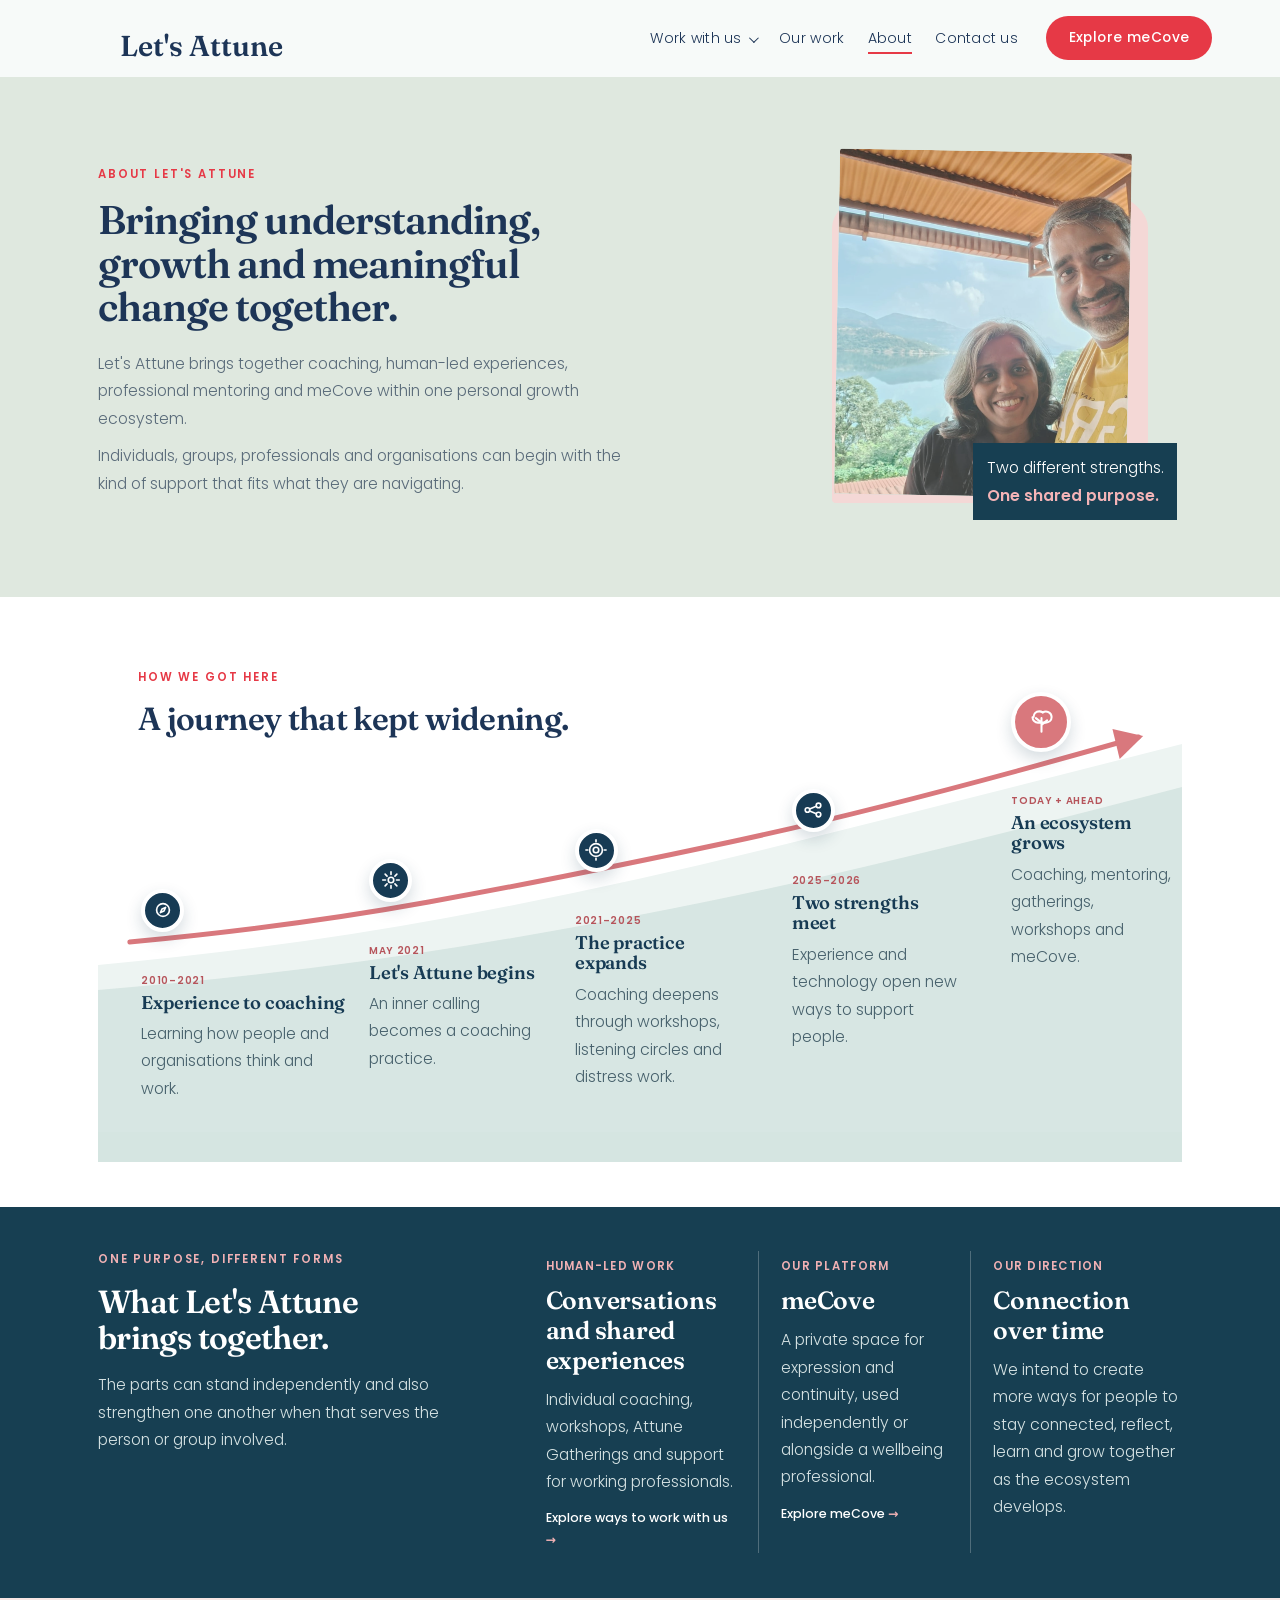
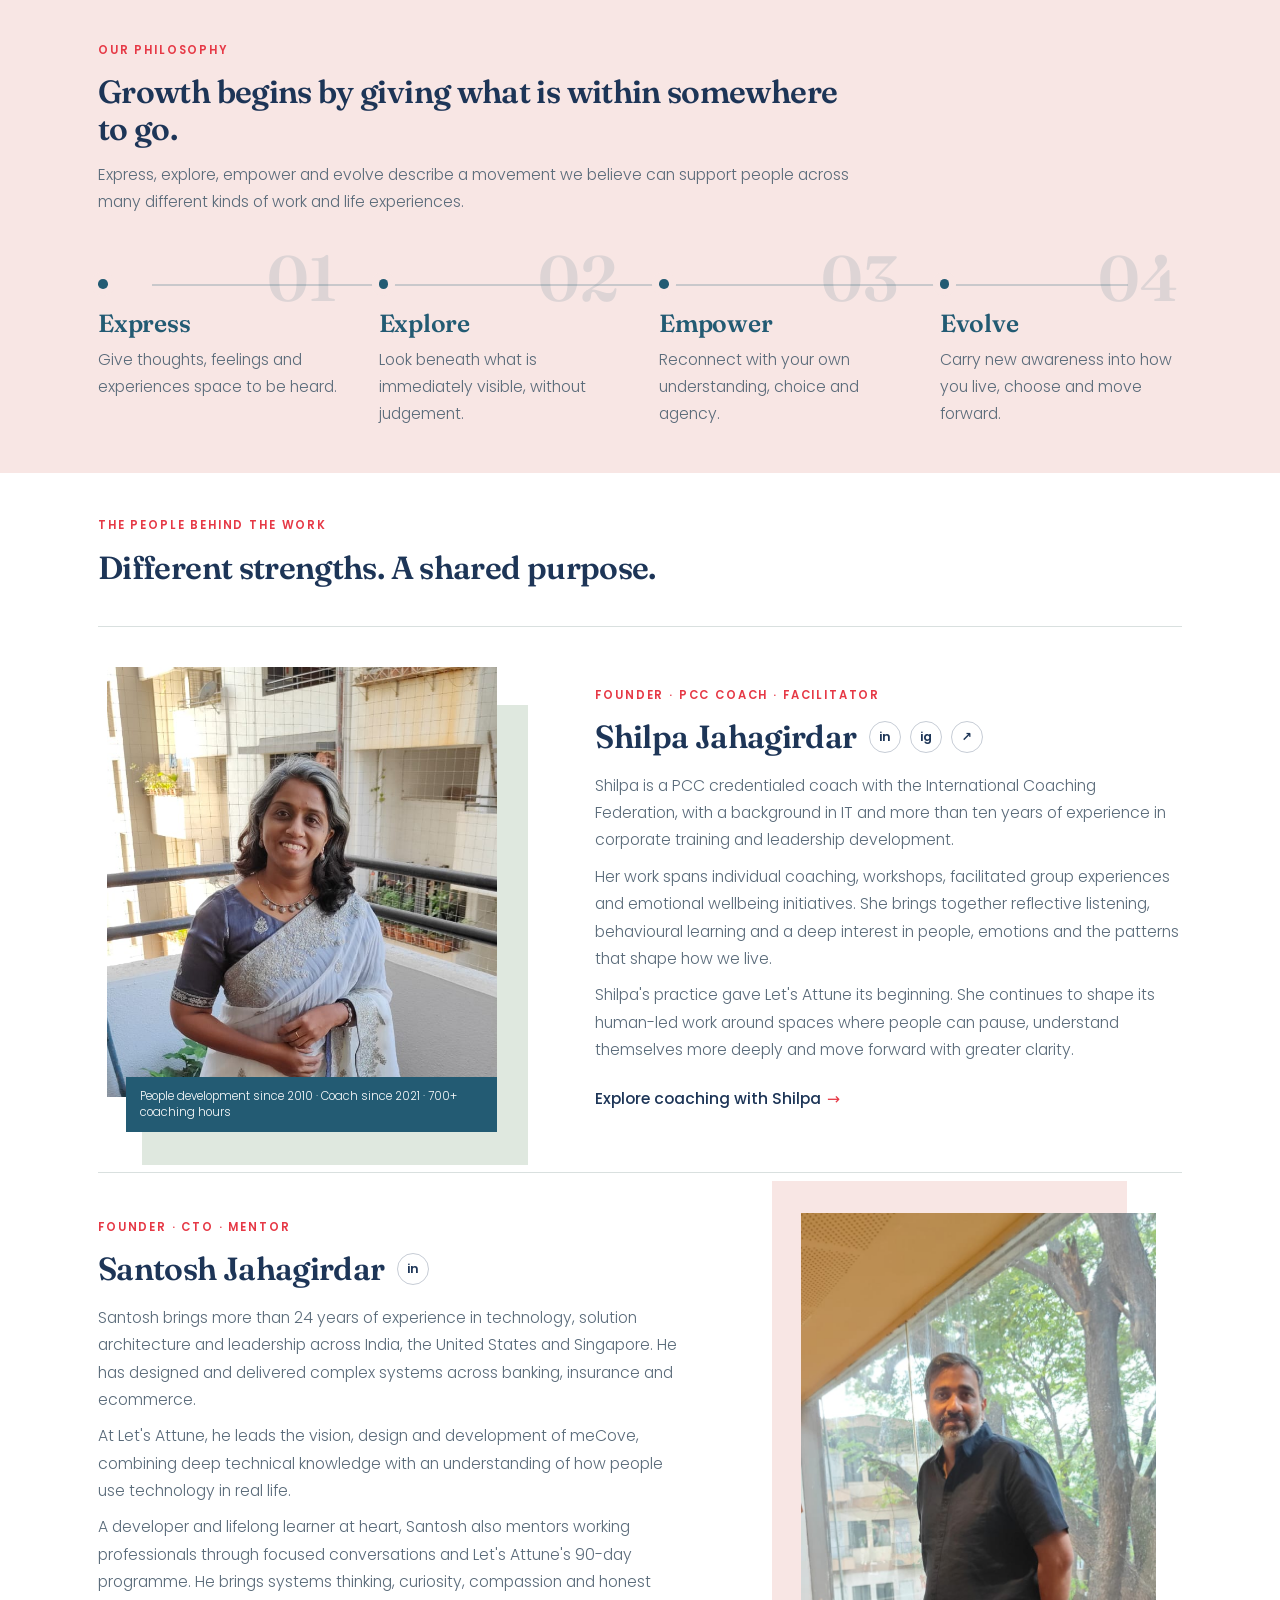
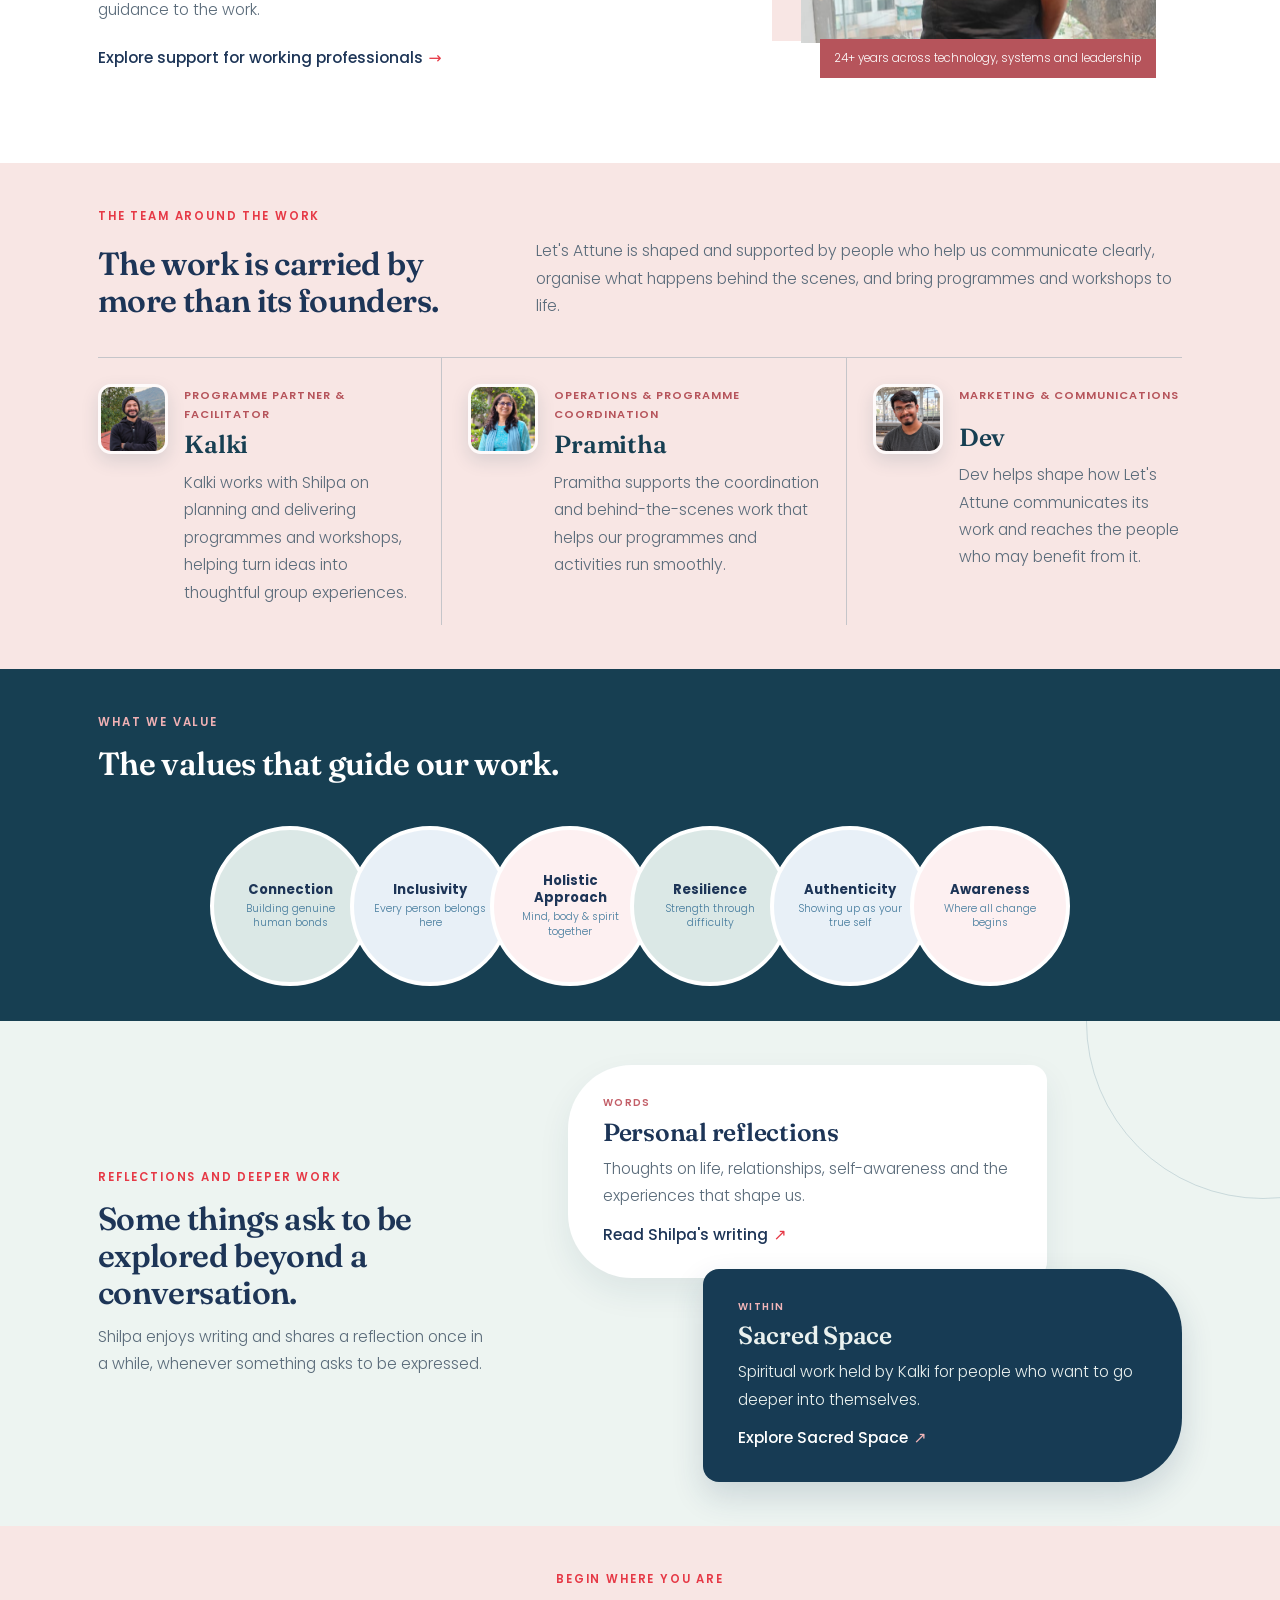
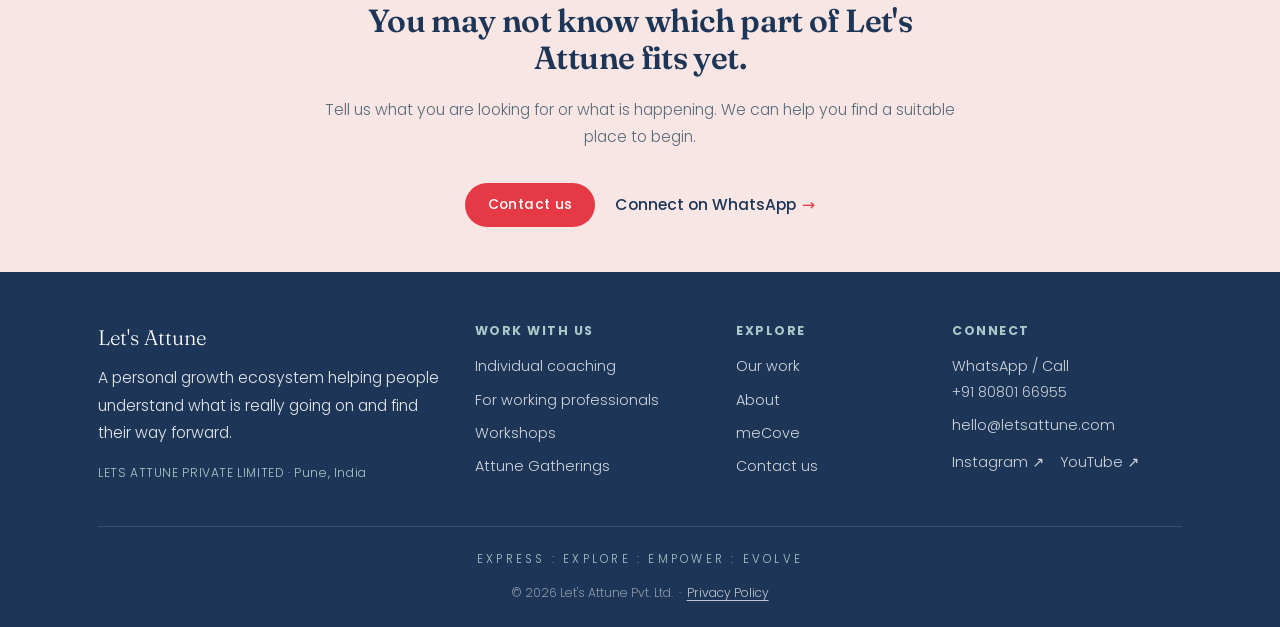
==== commit c24fa81a: "Publish redesigned Lets Attune website" ====
--- a/about.html
+++ b/about.html
@@ -3,11 +3,11 @@
 <head>
   <meta charset="UTF-8" />
   <meta name="viewport" content="width=device-width, initial-scale=1.0" />
-  <title>About the Founders | Let's Attune</title>
-  <meta name="description" content="Meet Shilpa Jahagirdar and Santosh Jahagirdar, the founders behind Let's Attune, its human-led work and the meCove platform." />
+  <title>About Let's Attune | A Personal Growth Ecosystem</title>
+  <meta name="description" content="Meet the people and purpose behind Let's Attune—a personal growth ecosystem bringing together coaching, workshops, gatherings, professional mentoring and meCove." />
   <meta property="og:type" content="website" />
-  <meta property="og:title" content="About the Founders — Let's Attune" />
-  <meta property="og:description" content="Meet the people shaping Let's Attune, its coaching and group experiences, corporate mentoring and meCove." />
+  <meta property="og:title" content="About Let's Attune" />
+  <meta property="og:description" content="The story, philosophy and people behind Let's Attune and meCove." />
   <meta property="og:image" content="assets/shilpa-full.jpg" />
   <meta property="og:url" content="https://letsattune.com/about.html" />
   <meta name="twitter:card" content="summary_large_image" />
@@ -15,209 +15,134 @@
   <link rel="preconnect" href="https://fonts.googleapis.com" />
   <link rel="preconnect" href="https://fonts.gstatic.com" crossorigin />
   <link href="https://fonts.googleapis.com/css2?family=Fraunces:ital,opsz,wght,WONK@0,9..144,500,0;0,9..144,600,0;0,9..144,700,0;1,9..144,500,0;1,9..144,600,0&family=Poppins:wght@300;400;500;600&display=swap" rel="stylesheet" />
-  <link rel="stylesheet" href="styles.css" />
-  <!-- Google tag (gtag.js) -->
-  <script async src="https://www.googletagmanager.com/gtag/js?id=G-HD6TJQ2L2W"></script>
-  <script>
-    window.dataLayer = window.dataLayer || [];
-    function gtag(){dataLayer.push(arguments);}
-    gtag('js', new Date());
-    gtag('config', 'G-HD6TJQ2L2W');
-  </script>
+  <link rel="stylesheet" href="styles.css?v=122" />
 </head>
-<body>
+<body class="site-page home-redesign about-redesign">
+  <header class="site-header"><div class="wrap"><a class="brand" href="index.html" aria-label="Let's Attune home"><img src="assets/Lets Attune logo.png" alt="" /><span class="name">Let's Attune</span></a><button class="menu-toggle" aria-label="Open menu" aria-expanded="false"><span></span><span></span><span></span></button><nav class="nav" aria-label="Main navigation"><a class="link" href="index.html#ways">Work with us</a><a class="link" href="index.html#our-work">Our work</a><a class="link active" href="about.html">About</a><a class="link" href="contact.html">Contact us</a><a class="btn btn-primary nav-app" href="https://mecove.com">Explore meCove</a></nav></div></header>
 
-  <!-- HEADER -->
-  <header class="site-header">
-    <div class="wrap">
-      <a class="brand" href="index.html">
-        <img src="assets/Lets Attune logo.png" alt="Let's Attune" />
-        <span class="name">Let's Attune</span>
-      </a>
-      <button class="menu-toggle" aria-label="Menu"><span></span><span></span><span></span></button>
-      <nav class="nav">
-        <a class="link" href="index.html">Home</a>
-        <a class="link active" href="about.html">About</a>
-        <a class="link" href="workshops.html">Workshops</a>
-        <a class="btn btn-primary" href="contact.html">Contact Us</a>
-      </nav>
-    </div>
-  </header>
-
-  <!-- OPENING QUOTE -->
-  <div class="coach-opening-quote band-navy">
-    <div class="wrap">
-      <p class="coq-text">"There is no way to happiness - Happiness is the way."</p>
-      <p class="coq-attr">— Thich Nhat Hanh</p>
-    </div>
-  </div>
-
-  <!-- BIO -->
-  <section class="section band-sage">
-    <div class="wrap coach-float-wrap reveal">
-      <img class="coach-photo-float" src="assets/shilpa-full.jpg" alt="Shilpa Jahagirdar, PCC Coach" />
-      <div class="eyebrow">Know Your Coach</div>
-      <h1>Shilpa Jahagirdar</h1>
-      <div class="role" style="font-size:0.84rem;letter-spacing:0.06em;color:var(--steel);text-transform:uppercase;margin-bottom:0.5rem">Founder · ICF Certified Coach · IT Professional</div>
-      <p>I am a PCC-certified Coach accredited by the International Coaching Federation (ICF), with a background in IT and over 10 years of experience in Corporate Training and Leadership Development.</p>
-      <p>While my professional journey began in the corporate world, I found myself increasingly drawn towards understanding people, emotions, behaviour, and what truly helps us navigate life's challenges. That curiosity eventually led me to coaching - and it felt like coming home.</p>
-      <p>That's when, 6 years ago, I founded Lets Attune with a simple intention - to create reflective and emotionally safe spaces where people can pause, understand themselves more deeply, and navigate life's challenges with greater clarity and awareness.</p>
-      <p>Today, through coaching, workshops, listening circles, and group programs, I support individuals navigating transitions, uncertainty, emotional overwhelm, and personal growth, helping them reconnect with themselves and move forward with greater confidence and intention.</p>
-      <div class="lifelines-inline">
-        <p class="lifelines-label">What fuels me -</p>
-        <div class="lifelines">
-          <span class="lifeline">Love</span><span class="lifeline-dot">·</span>
-          <span class="lifeline">Freedom</span><span class="lifeline-dot">·</span>
-          <span class="lifeline">Joy</span><span class="lifeline-dot">·</span>
-          <span class="lifeline">Positivity</span><span class="lifeline-dot">·</span>
-          <span class="lifeline">Inspiration</span>
+  <main>
+    <section class="about-hero">
+      <div class="wrap about-hero__layout">
+        <div class="about-hero__copy reveal">
+          <p class="eyebrow">About Let's Attune</p>
+          <h1>Bringing understanding, growth and meaningful change together.</h1>
+          <p>Let's Attune brings together coaching, human-led experiences, professional mentoring and meCove within one personal growth ecosystem.</p>
+          <p>Individuals, groups, professionals and organisations can begin with the kind of support that fits what they are navigating.</p>
         </div>
-        <p class="lifeline-note">"Life is about living in the moment and enjoying every bit."</p>
-      </div>
-    </div>
-    <div class="wrap" style="clear:both;text-align:center;margin-top:1.6rem;">
-      <div class="btnrow" style="justify-content:center">
-        <a class="btn btn-primary" href="contact.html">Contact Us</a>
-        <a class="btn btn-ghost" href="https://wa.me/918080166955" target="_blank" rel="noopener">Chat on WhatsApp</a>
-      </div>
-    </div>
-  </section>
-
-  <!-- SANTOSH -->
-  <section class="section founder-profile" id="santosh">
-    <div class="wrap founder-profile__layout reveal">
-      <div class="founder-profile__photo">
-        <img src="assets/santosh.jpg" alt="Santosh Jahagirdar, Founder, CTO and Mentor at Let's Attune" />
-      </div>
-      <div class="founder-profile__copy">
-        <div class="eyebrow">Technology and mentoring</div>
-        <h2>Santosh Jahagirdar</h2>
-        <div class="role">Founder · CTO · Mentor</div>
-        <p>Santosh brings over 24 years of experience in technology, solution architecture and leadership. His career has taken him from software development to enterprise architecture and technology leadership, working across India, the United States and Singapore. He has designed and delivered large, complex systems across banking, insurance and e-commerce, and is an AWS Certified Solutions Architect and SAFe Agilist.</p>
-        <p>At Let's Attune, Santosh leads the vision, design and development of meCove, shaping it into a thoughtful platform for individuals and wellbeing professionals. He combines deep technical knowledge with a clear understanding of how people use technology in real life.</p>
-        <p>Santosh also mentors working professionals through Let's Attune's corporate programmes. A teacher at heart, he helps people look beyond the immediate challenge, think through their choices and find practical ways forward. His approach brings together systems thinking, curiosity, compassion and honest guidance.</p>
-      </div>
-    </div>
-  </section>
-
-  <!-- VALUES -->
-  <section class="section band-light">
-    <div class="wrap center reveal">
-      <h2>Values</h2>
-      <div class="rule"></div>
-      <div class="values-circles">
-        <div class="vcircle vcircle--sage"><strong>Connection</strong><span>Building genuine human bonds</span></div>
-        <div class="vcircle vcircle--blue"><strong>Inclusivity</strong><span>Every person belongs here</span></div>
-        <div class="vcircle vcircle--coral"><strong>Holistic Approach</strong><span>Mind, body &amp; spirit together</span></div>
-        <div class="vcircle vcircle--sage"><strong>Resilience</strong><span>Strength through difficulty</span></div>
-        <div class="vcircle vcircle--blue"><strong>Authenticity</strong><span>Showing up as your true self</span></div>
-        <div class="vcircle vcircle--coral"><strong>Awareness</strong><span>Where all change begins</span></div>
-      </div>
-    </div>
-  </section>
-
-  <!-- PHILOSOPHY -->
-  <section class="section band-sage">
-    <div class="wrap reveal">
-      <h2>Our Philosophy</h2>
-      <div class="rule"></div>
-      <div class="phil-flow">
-        <div class="phil-step">
-          <div class="phil-oval">Express</div>
-          <p class="phil-desc">Give voice to what's within - thoughts, feelings, patterns that have never had space to be heard.</p>
-        </div>
-        <div class="phil-arrow-down" aria-hidden="true"><svg width="16" height="22" viewBox="0 0 16 22" fill="none"><line x1="8" y1="0" x2="8" y2="16" stroke="#457b9d" stroke-width="1.5"/><polyline points="4,12 8,18 12,12" stroke="#457b9d" stroke-width="1.5" stroke-linecap="round" stroke-linejoin="round"/></svg></div>
-        <div class="phil-step">
-          <div class="phil-oval">Explore</div>
-          <p class="phil-desc">Look deeper without judgement. Discover what's really driving the situation beneath the surface.</p>
-        </div>
-        <div class="phil-arrow-down" aria-hidden="true"><svg width="16" height="22" viewBox="0 0 16 22" fill="none"><line x1="8" y1="0" x2="8" y2="16" stroke="#457b9d" stroke-width="1.5"/><polyline points="4,12 8,18 12,12" stroke="#457b9d" stroke-width="1.5" stroke-linecap="round" stroke-linejoin="round"/></svg></div>
-        <div class="phil-step">
-          <div class="phil-oval">Empower</div>
-          <p class="phil-desc">Reconnect with your own strength and confidence to move forward on your own terms.</p>
-        </div>
-        <div class="phil-arrow-down" aria-hidden="true"><svg width="16" height="22" viewBox="0 0 16 22" fill="none"><line x1="8" y1="0" x2="8" y2="16" stroke="#457b9d" stroke-width="1.5"/><polyline points="4,12 8,18 12,12" stroke="#457b9d" stroke-width="1.5" stroke-linecap="round" stroke-linejoin="round"/></svg></div>
-        <div class="phil-step">
-          <div class="phil-oval">Evolve</div>
-          <p class="phil-desc">Allow new awareness to become part of how you live, choose, and show up in the world.</p>
-        </div>
-        <div class="phil-belief">
-          <p>"I trust every individual is unique - it's just a matter of seeing and believing in it completely. Come with me on that journey to explore self deeper."</p>
-          <span style="color:var(--steel)">— Shilpa Jahagirdar</span>
+        <div class="about-hero__portraits reveal" aria-label="Shilpa and Santosh Jahagirdar, founders of Let's Attune">
+          <figure class="about-hero__portrait about-hero__portrait--together"><img src="assets/shilpa-santosh-two.jpeg" alt="Shilpa and Santosh together" /></figure>
+          <p>Two different strengths.<br><strong>One shared purpose.</strong></p>
         </div>
       </div>
-    </div>
-  </section>
+    </section>
 
-  <!-- BEYOND COACHING -->
-  <section class="section band-white">
-    <div class="wrap reveal">
-      <h2>Beyond Coaching</h2>
-      <div class="rule"></div>
-      <p>Alongside my coaching journey, I have explored and studied areas such as Shadow Work, Transactional Analysis (TA), Nonviolent Communication (NVC), the Enneagram, and Psychology.</p>
-      <p style="margin-top:1rem">Over the years, I have facilitated workshops, supported individuals through periods of uncertainty and transition, and contributed to emotional wellbeing initiatives, including work with an NGO in the areas of mental distress and suicide prevention.</p>
-      <p style="margin-top:1rem">Apart from coaching, I am also drawn to energy healing, spirituality, and deeper inner exploration. I believe that growth can happen through awareness, reflection, conversation, and sometimes simply through creating space to listen more deeply to ourselves.</p>
-      <p class="modalities">Shadow Work &nbsp;|&nbsp; Transactional Analysis (TA) &nbsp;|&nbsp; Nonviolent Communication (NVC) &nbsp;|&nbsp; Enneagram &nbsp;|&nbsp; Psychology &nbsp;|&nbsp; Energy Healing</p>
-    </div>
-  </section>
-
-  <!-- A FEW THOUGHTS -->
-  <section class="section band-sage">
-    <div class="wrap reveal">
-      <h2>A Few Thoughts Along The Way</h2>
-      <div class="rule"></div>
-      <p>I enjoy writing about life, relationships, self-awareness, and the experiences that shape us. If you would like to read some of my reflections and stories, you're welcome to explore my blog.</p>
-      <div class="bloglinks">
-        <a class="btn btn-ghost" href="https://trueme.home.blog/" target="_blank" rel="noopener">Read My Blogs →</a>
-        <a class="btn btn-ghost" href="https://www.sacredspace.co.in/" target="_blank" rel="noopener">Sacred Space →</a>
-      </div>
-    </div>
-  </section>
-
-  <!-- CTA -->
-  <section class="section band-light cta-strip">
-    <div class="wrap reveal">
-      <h2>Let's Connect</h2>
-      <div class="rule" style="margin-left:auto;margin-right:auto"></div>
-      <p class="lead" style="margin-left:auto;margin-right:auto">Whether you're facing a challenge, an important decision, or simply looking for a different perspective, we'd be happy to have a conversation.</p>
-      <div class="btnrow">
-        <a class="btn btn-primary" href="contact.html">Contact Us</a>
-        <a class="btn btn-ghost" href="https://wa.me/918080166955" target="_blank" rel="noopener">Chat on WhatsApp</a>
-      </div>
-    </div>
-  </section>
-
-  <!-- FOOTER -->
-  <footer class="site-footer">
-    <div class="wrap">
-      <div class="footer-grid">
-        <div>
-          <div class="name">Let's Attune</div>
-          <p style="color:rgba(255,255,255,0.7)">Reflective, emotionally safe spaces to pause, understand yourself, and move forward with clarity.</p>
-          <img class="footer-qr" src="assets/qr.png" alt="WhatsApp QR — Let's Attune" />
-        </div>
-        <div>
-          <h4>Explore</h4>
-          <ul>
-            <li><a href="index.html">Home</a></li>
-            <li><a href="about.html">About</a></li>
-            <li><a href="workshops.html">Workshops</a></li>
-            <li><a href="contact.html">Contact Us</a></li>
-          </ul>
-        </div>
-        <div>
-          <h4>Connect</h4>
-          <ul>
-            <li><a href="https://wa.me/918080166955" target="_blank" rel="noopener">WhatsApp / Call</a><br>+91 8080166955</li>
-            <li><a href="mailto:hello@letsattune.com">hello@letsattune.com</a></li>
-          </ul>
+    <section class="section about-story">
+      <div class="wrap">
+        <div class="about-journey reveal">
+          <header><p class="eyebrow">How we got here</p><h2>A journey that kept widening.</h2></header>
+          <svg class="about-journey__terrain" viewBox="0 0 1200 520" preserveAspectRatio="none" aria-hidden="true">
+            <path class="about-journey__sage-light" d="M0 520V323Q205 306 385 276T735 208T1200 102V520Z"/>
+            <path class="about-journey__sage" d="M0 520V348Q215 332 405 304T760 243T1200 145V520Z"/>
+            <path class="about-journey__line" d="M35 300Q213 285 366 260T700 200T1152 95"/>
+            <path class="about-journey__arrow" d="M1123 87l34 7-26 23z"/>
+          </svg>
+          <article class="about-journey__milestone about-journey__m1"><i><svg viewBox="0 0 24 24"><circle cx="12" cy="12" r="7"/><path d="m14.8 9.2-1.7 3.9-3.9 1.7 1.7-3.9z"/></svg></i><span>2010–2021</span><h3>Experience to coaching</h3><p>Learning how people and organisations think and work.</p></article>
+          <article class="about-journey__milestone about-journey__m2"><i><svg viewBox="0 0 24 24"><path d="M12 3v3M12 18v3M3 12h3M18 12h3M5.6 5.6l2.1 2.1M16.3 16.3l2.1 2.1M18.4 5.6l-2.1 2.1M7.7 16.3l-2.1 2.1"/><circle cx="12" cy="12" r="3"/></svg></i><span>May 2021</span><h3>Let's Attune begins</h3><p>An inner calling becomes a coaching practice.</p></article>
+          <article class="about-journey__milestone about-journey__m3"><i><svg viewBox="0 0 24 24"><circle cx="12" cy="12" r="3"/><circle cx="12" cy="12" r="7"/><path d="M12 1v2M12 21v2M1 12h2M21 12h2"/></svg></i><span>2021–2025</span><h3>The practice expands</h3><p>Coaching deepens through workshops, listening circles and distress work.</p></article>
+          <article class="about-journey__milestone about-journey__m4"><i><svg viewBox="0 0 24 24"><circle cx="6" cy="12" r="2.5"/><circle cx="18" cy="7" r="2.5"/><circle cx="18" cy="17" r="2.5"/><path d="m8.3 11 7.3-3M8.3 13l7.3 3"/></svg></i><span>2025–2026</span><h3>Two strengths meet</h3><p>Experience and technology open new ways to support people.</p></article>
+          <article class="about-journey__milestone about-journey__m5"><i><svg viewBox="0 0 24 24"><path d="M12 21V9M12 13 7 9M12 15l5-4"/><path d="M5 8c0-3 2-5 5-5 1.2 0 2.2.4 3 1.1A5 5 0 0 1 21 8c0 3-2.4 5-5.3 5H8.8A4.8 4.8 0 0 1 4 8.2"/></svg></i><span>Today + ahead</span><h3>An ecosystem grows</h3><p>Coaching, mentoring, gatherings, workshops and meCove.</p></article>
         </div>
       </div>
-      <div class="footer-motto">EXPRESS : EXPLORE : EMPOWER : EVOLVE</div>
-      <div class="footer-copy">© <span data-year>2026</span> Let's Attune Pvt. Ltd.</div>
-    </div>
-  </footer>
+    </section>
 
-  <script src="main.js"></script>
+    <section class="section about-ecosystem">
+      <div class="wrap about-ecosystem__layout">
+        <div class="about-ecosystem__heading reveal"><p class="eyebrow">One purpose, different forms</p><h2>What Let's Attune brings together.</h2><p>The parts can stand independently and also strengthen one another when that serves the person or group involved.</p></div>
+        <div class="about-ecosystem__parts">
+          <article class="reveal"><span>Human-led work</span><h3>Conversations and shared experiences</h3><p>Individual coaching, workshops, Attune Gatherings and support for working professionals.</p><a href="index.html#ways">Explore ways to work with us <b>→</b></a></article>
+          <article class="reveal"><span>Our platform</span><h3>meCove</h3><p>A private space for expression and continuity, used independently or alongside a wellbeing professional.</p><a href="https://mecove.com">Explore meCove <b>→</b></a></article>
+          <article class="reveal"><span>Our direction</span><h3>Connection over time</h3><p>We intend to create more ways for people to stay connected, reflect, learn and grow together as the ecosystem develops.</p></article>
+        </div>
+      </div>
+    </section>
+
+    <section class="section about-philosophy">
+      <div class="wrap">
+        <div class="about-philosophy__intro reveal"><p class="eyebrow">Our philosophy</p><h2>Growth begins by giving what is within somewhere to go.</h2><p>Express, explore, empower and evolve describe a movement we believe can support people across many different kinds of work and life experiences.</p></div>
+        <div class="about-philosophy__flow reveal" aria-label="Express, explore, empower and evolve">
+          <article><span>01</span><h3>Express</h3><p>Give thoughts, feelings and experiences space to be heard.</p></article>
+          <article><span>02</span><h3>Explore</h3><p>Look beneath what is immediately visible, without judgement.</p></article>
+          <article><span>03</span><h3>Empower</h3><p>Reconnect with your own understanding, choice and agency.</p></article>
+          <article><span>04</span><h3>Evolve</h3><p>Carry new awareness into how you live, choose and move forward.</p></article>
+        </div>
+      </div>
+    </section>
+
+    <section class="section about-people" id="people">
+      <div class="wrap">
+        <div class="about-people__intro reveal"><p class="eyebrow">The people behind the work</p><h2>Different strengths. A shared purpose.</h2></div>
+        <article class="about-person about-person--shilpa" id="shilpa">
+          <div class="about-person__image reveal"><img src="assets/shilpa-white-sari.jpeg" alt="Shilpa Jahagirdar" /><span>People development since 2010 · Coach since 2021 · 700+ coaching hours</span></div>
+          <div class="about-person__copy reveal"><p class="eyebrow">Founder · PCC Coach · Facilitator</p><div class="about-person__name-row"><h2>Shilpa Jahagirdar</h2><div class="person-links" aria-label="Shilpa's links"><a href="https://in.linkedin.com/in/shilpa-jahagirdar-0a7a2723" target="_blank" rel="noopener" aria-label="Shilpa on LinkedIn" title="LinkedIn">in</a><a href="https://www.instagram.com/the.shilpa.effect/" target="_blank" rel="noopener" aria-label="Shilpa on Instagram" title="Instagram">ig</a><a href="https://trueme.home.blog/" target="_blank" rel="noopener" aria-label="Shilpa's website" title="Website">↗</a></div></div><p>Shilpa is a PCC credentialed coach with the International Coaching Federation, with a background in IT and more than ten years of experience in corporate training and leadership development.</p><p>Her work spans individual coaching, workshops, facilitated group experiences and emotional wellbeing initiatives. She brings together reflective listening, behavioural learning and a deep interest in people, emotions and the patterns that shape how we live.</p><p>Shilpa's practice gave Let's Attune its beginning. She continues to shape its human-led work around spaces where people can pause, understand themselves more deeply and move forward with greater clarity.</p><a class="text-link" href="coaching.html">Explore coaching with Shilpa <span>→</span></a></div>
+        </article>
+        <article class="about-person about-person--santosh" id="santosh">
+          <div class="about-person__image reveal"><img src="assets/santosh-standing.jpeg" alt="Santosh Jahagirdar" /><span>24+ years across technology, systems and leadership</span></div>
+          <div class="about-person__copy reveal"><p class="eyebrow">Founder · CTO · Mentor</p><div class="about-person__name-row"><h2>Santosh Jahagirdar</h2><div class="person-links" aria-label="Santosh's links"><a href="https://in.linkedin.com/in/santosh-sj" target="_blank" rel="noopener" aria-label="Santosh on LinkedIn" title="LinkedIn">in</a></div></div><p>Santosh brings more than 24 years of experience in technology, solution architecture and leadership across India, the United States and Singapore. He has designed and delivered complex systems across banking, insurance and ecommerce.</p><p>At Let's Attune, he leads the vision, design and development of meCove, combining deep technical knowledge with an understanding of how people use technology in real life.</p><p>A developer and lifelong learner at heart, Santosh also mentors working professionals through focused conversations and Let's Attune's 90-day programme. He brings systems thinking, curiosity, compassion and honest guidance to the work.</p><a class="text-link" href="working-professionals.html">Explore support for working professionals <span>→</span></a></div>
+        </article>
+      </div>
+    </section>
+
+    <section class="section about-contributors" id="team">
+      <div class="wrap">
+        <div class="about-contributors__intro reveal">
+          <p class="eyebrow">The team around the work</p>
+          <h2>The work is carried by more than its founders.</h2>
+          <p>Let's Attune is shaped and supported by people who help us communicate clearly, organise what happens behind the scenes, and bring programmes and workshops to life.</p>
+        </div>
+        <div class="about-contributors__grid">
+          <article class="about-contributor about-contributor--kalki reveal">
+            <img class="about-contributor__photo" src="assets/kalki-portrait.png" alt="Kalki" />
+            <div><p class="about-contributor__role">Programme Partner &amp; Facilitator</p><h3>Kalki</h3><p>Kalki works with Shilpa on planning and delivering programmes and workshops, helping turn ideas into thoughtful group experiences.</p></div>
+          </article>
+          <article class="about-contributor about-contributor--pramitha reveal">
+            <img class="about-contributor__photo" src="assets/pramitha-portrait.png" alt="Pramitha" />
+            <div><p class="about-contributor__role">Operations &amp; Programme Coordination</p><h3>Pramitha</h3><p>Pramitha supports the coordination and behind-the-scenes work that helps our programmes and activities run smoothly.</p></div>
+          </article>
+          <article class="about-contributor about-contributor--dev reveal">
+            <img class="about-contributor__photo" src="assets/dev-portrait.png" alt="Dev" />
+            <div><p class="about-contributor__role">Marketing &amp; Communications</p><h3>Dev</h3><p>Dev helps shape how Let's Attune communicates its work and reaches the people who may benefit from it.</p></div>
+          </article>
+        </div>
+      </div>
+    </section>
+
+    <section class="section about-values">
+      <div class="wrap about-values__layout">
+        <div class="reveal"><p class="eyebrow">What we value</p><h2>The values that guide our work.</h2></div>
+        <div class="values-circles reveal" aria-label="Let's Attune values">
+          <div class="vcircle vcircle--sage"><strong>Connection</strong><span>Building genuine human bonds</span></div>
+          <div class="vcircle vcircle--blue"><strong>Inclusivity</strong><span>Every person belongs here</span></div>
+          <div class="vcircle vcircle--coral"><strong>Holistic Approach</strong><span>Mind, body &amp; spirit together</span></div>
+          <div class="vcircle vcircle--sage"><strong>Resilience</strong><span>Strength through difficulty</span></div>
+          <div class="vcircle vcircle--blue"><strong>Authenticity</strong><span>Showing up as your true self</span></div>
+          <div class="vcircle vcircle--coral"><strong>Awareness</strong><span>Where all change begins</span></div>
+        </div>
+      </div>
+    </section>
+
+    <section class="section about-reflections">
+      <div class="wrap about-reflections__layout reveal">
+        <div><p class="eyebrow">Reflections and deeper work</p><h2>Some things ask to be explored beyond a conversation.</h2><p>Shilpa enjoys writing and shares a reflection once in a while, whenever something asks to be expressed.</p></div>
+        <div class="about-reflections__paths"><article class="about-reflections__writing"><span class="about-reflections__marker">Words</span><h3>Personal reflections</h3><p>Thoughts on life, relationships, self-awareness and the experiences that shape us.</p><a class="text-link" href="https://trueme.home.blog/" target="_blank" rel="noopener">Read Shilpa's writing <span>↗</span></a></article><article class="about-reflections__sacred"><span class="about-reflections__marker">Within</span><h3>Sacred Space</h3><p>Spiritual work held by Kalki for people who want to go deeper into themselves.</p><a class="text-link" href="https://www.sacredspace.co.in/" target="_blank" rel="noopener">Explore Sacred Space <span>↗</span></a></article></div>
+      </div>
+    </section>
+
+    <section class="section closing-invite about-closing">
+      <div class="wrap reveal"><p class="eyebrow">Begin where you are</p><h2>You may not know which part of Let's Attune fits yet.</h2><p>Tell us what you are looking for or what is happening. We can help you find a suitable place to begin.</p><div class="home-actions home-actions--center"><a class="btn btn-primary" href="contact.html">Contact us</a><a class="text-link" href="https://wa.me/918080166955">Connect on WhatsApp <span>→</span></a></div></div>
+    </section>
+  </main>
+
+  <footer class="site-footer site-footer--company"><div class="wrap"><div class="footer-grid footer-grid--company"><div><div class="name">Let's Attune</div><p>A personal growth ecosystem helping people understand what is really going on and find their way forward.</p><p class="footer-company">LETS ATTUNE PRIVATE LIMITED · Pune, India</p></div><div><h4>Work with us</h4><ul><li><a href="coaching.html">Individual coaching</a></li><li><a href="working-professionals.html">For working professionals</a></li><li><a href="workshops.html">Workshops</a></li><li><a href="gatherings.html">Attune Gatherings</a></li></ul></div><div><h4>Explore</h4><ul><li><a href="index.html#our-work">Our work</a></li><li><a href="about.html">About</a></li><li><a href="https://mecove.com">meCove</a></li><li><a href="contact.html">Contact us</a></li></ul></div><div><h4>Connect</h4><ul><li><a href="https://wa.me/918080166955">WhatsApp / Call</a><br>+91 80801 66955</li><li><a href="mailto:hello@letsattune.com">hello@letsattune.com</a></li></ul></div></div><div class="footer-motto">EXPRESS : EXPLORE : EMPOWER : EVOLVE</div><div class="footer-copy">© <span data-year>2026</span> Let's Attune Pvt. Ltd.</div></div></footer>
+  <script src="main.js?v=20261028a"></script>
 </body>
 </html>
--- a/styles.css
+++ b/styles.css
@@ -28,6 +28,282 @@
 
   --ff-serif: 'Fraunces', Georgia, serif;
   --ff-sans:  'Poppins', system-ui, sans-serif;
+}
+
+/* Organisations */
+.organisations-page .section { padding:clamp(2.1rem,3.5vw,3.2rem) 0; }
+.org-hero { padding:clamp(2.8rem,5vw,4.5rem) 0; background:linear-gradient(118deg,#edf3f1 0 65%,#f8e9e8 65%); overflow:hidden; }
+.org-hero__layout { display:grid; grid-template-columns:.92fr 1.08fr; gap:clamp(2.5rem,6vw,5rem); align-items:center; }
+.org-hero__copy h1 { max-width:17ch; }
+.org-hero__copy > p:not(.eyebrow) { margin-top:1rem; max-width:58ch; color:var(--muted); }
+.org-hero .text-link { color:var(--navy); }
+.org-hero__visual { position:relative; min-height:370px; padding:0 1.3rem 2.1rem 0; }
+.org-hero__visual > img { width:100%; height:350px; object-fit:cover; object-position:center; display:block; filter:saturate(.82); }
+.org-hero__visual > div { position:absolute; right:0; bottom:0; width:min(88%,430px); padding:1rem 1.2rem; background:var(--navy); color:#fff; }
+.org-hero__visual span { display:block; color:rgba(255,255,255,.72); font-size:.75rem; }
+.org-hero__visual strong { display:block; margin-top:.35rem; color:#fff; font:italic 600 1.08rem var(--ff-serif); }
+
+.org-signals { background:#fff; }
+.org-signals__intro { display:grid; grid-template-columns:.78fr 1.22fr; gap:.5rem 4rem; align-items:end; }
+.org-signals__intro .eyebrow { grid-column:1/-1; }
+.org-signals__intro > p:last-child { color:var(--muted); }
+.org-signals__list { display:grid; grid-template-columns:repeat(5,1fr); margin-top:1.6rem; border-top:1px solid rgba(29,53,87,.17); }
+.org-signals__list article { min-height:190px; padding:1.2rem 1rem; border-right:1px solid rgba(29,53,87,.14); }
+.org-signals__list article:last-child { border-right:0; }
+.org-signals__list span { color:var(--coral); font-size:.68rem; font-weight:600; letter-spacing:.1em; }
+.org-signals__list p { margin-top:.65rem; color:var(--navy); font:500 .88rem/1.6 var(--ff-sans); }
+
+.org-offers { background:#f8e9e8; }
+.org-offers__heading { max-width:760px; }
+.org-offers__heading > p:last-child { margin-top:.65rem; color:var(--muted); }
+.org-offer-stack { margin-top:1.5rem; }
+.org-offer { display:grid; grid-template-columns:90px 1fr; gap:1.2rem; width:88%; padding:1.4rem 1.6rem; border-top:1px solid rgba(29,53,87,.18); }
+.org-offer:nth-child(even) { margin-left:12%; background:rgba(255,255,255,.5); }
+.org-offer__number { color:rgba(230,57,70,.55); font:italic 600 2.8rem/1 var(--ff-serif); }
+.org-offer__label { color:var(--steel); font-size:.67rem; font-weight:600; letter-spacing:.09em; text-transform:uppercase; }
+.org-offer h3 { margin-top:.35rem; font-size:1.45rem; }
+.org-offer div:last-child > p:not(.org-offer__label) { margin-top:.5rem; max-width:75ch; color:var(--muted); font-size:.88rem; }
+.org-offer strong { display:block; margin-top:.7rem; color:var(--navy); font-size:.82rem; }
+.org-offer .text-link { margin-top:.7rem; color:var(--navy); }
+
+.org-fit { background:var(--navy); color:#fff; }
+.org-fit__layout { display:grid; grid-template-columns:.78fr 1.22fr; gap:clamp(2.5rem,7vw,6rem); align-items:start; }
+.org-fit h2 { color:#fff; }
+.org-fit .eyebrow { color:var(--sage); }
+.org-fit__statement > p:last-child { margin-top:.7rem; color:rgba(255,255,255,.7); }
+.org-fit__paths { border-top:1px solid rgba(185,214,210,.38); }
+.org-fit__paths article { display:grid; grid-template-columns:1fr 1.15fr; gap:1.1rem; padding:1rem 0; border-bottom:1px solid rgba(185,214,210,.3); }
+.org-fit__paths span { color:rgba(255,255,255,.65); font-size:.76rem; }
+.org-fit__paths strong { color:#fff; font:600 .95rem/1.5 var(--ff-serif); }
+
+.org-process { background:#fff; }
+.org-process__heading { text-align:center; }
+.org-process__line { display:grid; grid-template-columns:repeat(5,1fr); margin-top:1.5rem; position:relative; }
+.org-process__line::before { content:''; position:absolute; left:7%; right:7%; top:20px; height:1px; background:rgba(29,53,87,.2); }
+.org-process__line article { position:relative; z-index:1; padding:0 1rem; text-align:center; }
+.org-process__line span { width:40px; height:40px; margin:0 auto; display:grid; place-items:center; border-radius:50%; background:var(--coral); color:#fff; font-size:.68rem; font-weight:600; }
+.org-process__line h3 { margin-top:.65rem; font-size:1.1rem; }
+.org-process__line p { margin-top:.35rem; color:var(--muted); font-size:.78rem; }
+
+.org-people { background:#edf3f1; }
+.org-people__heading { max-width:720px; }
+.org-people__grid { display:grid; grid-template-columns:1fr 1fr; gap:1rem; margin-top:1.4rem; }
+.org-person { display:grid; grid-template-columns:180px 1fr; background:rgba(255,255,255,.7); min-height:280px; }
+.org-person img { width:100%; height:100%; object-fit:cover; object-position:center top; display:block; }
+.org-person > div { padding:1.3rem; }
+.org-person h3 { margin-top:.35rem; }
+.org-person div > p:not(.org-offer__label) { margin-top:.55rem; color:var(--muted); font-size:.82rem; }
+.org-person strong { display:block; margin-top:.7rem; color:var(--navy); font-size:.8rem; }
+
+.org-proof { background:#fff; }
+.org-proof__layout { display:grid; grid-template-columns:1.1fr .9fr; gap:clamp(2.5rem,7vw,6rem); align-items:center; }
+.org-proof__copy > p:not(.eyebrow) { margin-top:.7rem; color:var(--muted); }
+.org-proof__facts { display:flex; gap:1rem; margin-top:1.2rem; }
+.org-proof__facts span { flex:1; padding-top:.7rem; border-top:2px solid var(--coral); color:var(--muted); font-size:.7rem; }
+.org-proof__facts strong { display:block; color:var(--navy); font:600 1.05rem var(--ff-serif); }
+.org-proof blockquote { margin:0; padding:1.6rem; background:#f8e9e8; color:var(--navy); font:italic 1rem/1.65 var(--ff-serif); border-left:4px solid var(--coral); }
+.org-proof cite { display:block; margin-top:.8rem; color:var(--muted); font:normal .72rem var(--ff-sans); }
+
+.org-contact { background:#f8e9e8; }
+.org-contact__layout { display:grid; grid-template-columns:1.2fr .8fr; gap:clamp(2.5rem,7vw,6rem); align-items:center; }
+.org-contact__layout > div:first-child > p:last-child { margin-top:.7rem; color:var(--muted); }
+.org-contact__layout > div:last-child { display:flex; flex-direction:column; align-items:flex-start; gap:1rem; padding-left:2rem; border-left:1px solid rgba(29,53,87,.18); }
+.org-contact .text-link { color:var(--navy); }
+
+@media (max-width:900px) {
+  .org-hero__layout,.org-fit__layout,.org-proof__layout,.org-contact__layout { gap:2rem; }
+  .org-signals__list { grid-template-columns:repeat(3,1fr); }
+  .org-signals__list article { min-height:150px; border-bottom:1px solid rgba(29,53,87,.14); }
+  .org-process__line { grid-template-columns:repeat(5,1fr); }
+  .org-person { grid-template-columns:140px 1fr; }
+}
+@media (max-width:680px) {
+  .organisations-page .section { padding:1.9rem 0; }
+  .org-hero { padding:2.3rem 0; background:linear-gradient(160deg,#edf3f1 0 72%,#f8e9e8 72%); }
+  .org-hero__layout,.org-signals__intro,.org-fit__layout,.org-proof__layout,.org-contact__layout { grid-template-columns:1fr; }
+  .org-hero__visual { min-height:285px; padding-right:.8rem; }
+  .org-hero__visual > img { height:270px; }
+  .org-signals__list { grid-template-columns:1fr; }
+  .org-signals__list article { min-height:0; border-right:0; }
+  .org-offer,.org-offer:nth-child(even) { width:100%; margin-left:0; grid-template-columns:52px 1fr; padding:1.2rem .4rem; }
+  .org-offer__number { font-size:2rem; }
+  .org-fit__paths article { grid-template-columns:1fr; gap:.25rem; }
+  .org-process__line { grid-template-columns:1fr; }
+  .org-process__line::before { left:20px; right:auto; top:8%; bottom:8%; width:1px; height:auto; }
+  .org-process__line article { display:grid; grid-template-columns:42px 1fr; text-align:left; column-gap:.8rem; padding:.65rem 0; }
+  .org-process__line span { grid-row:1/3; margin:0; }
+  .org-process__line h3 { margin-top:.2rem; }
+  .org-people__grid { grid-template-columns:1fr; }
+  .org-person { grid-template-columns:120px 1fr; min-height:0; }
+  .org-proof__facts { flex-direction:column; }
+  .org-contact__layout > div:last-child { padding:1.2rem 0 0; border-left:0; border-top:1px solid rgba(29,53,87,.18); }
+}
+
+/* Working professionals hero v2 */
+.professionals-page .professionals-hero { background:#edf3f1; }
+.professionals-page .professionals-hero__visual {
+  min-height:360px;
+  padding:1.2rem 0 1rem 3.5rem;
+  border-left:0;
+  display:flex;
+  flex-direction:column;
+  justify-content:center;
+  gap:0;
+  position:relative;
+}
+.professionals-page .professionals-hero__visual::before {
+  content:'“';
+  position:absolute;
+  left:0;
+  top:.5rem;
+  color:rgba(230,57,70,.2);
+  font:600 8rem/1 var(--ff-serif);
+}
+.professionals-page .professionals-hero__visual::after {
+  content:'';
+  position:absolute;
+  left:2.2rem;
+  top:4rem;
+  bottom:3.5rem;
+  width:1px;
+  background:linear-gradient(var(--coral),rgba(69,123,157,.28));
+}
+.professionals-page .work-fragment {
+  position:relative;
+  inset:auto;
+  max-width:none;
+  padding:.75rem .7rem .75rem 1.8rem;
+  background:transparent;
+  box-shadow:none;
+  border:0;
+  border-bottom:1px solid rgba(29,53,87,.14);
+  color:var(--navy);
+  font-size:1rem;
+}
+.professionals-page .work-fragment::before {
+  content:'';
+  position:absolute;
+  left:-1.58rem;
+  top:1.12rem;
+  width:7px;
+  height:7px;
+  border-radius:50%;
+  background:var(--coral);
+}
+.professionals-page .work-fragment:nth-child(even) { margin-left:2.4rem; }
+.professionals-page .professionals-hero__visual > strong {
+  position:relative;
+  inset:auto;
+  align-self:flex-end;
+  margin-top:.9rem;
+  padding:.55rem .8rem;
+  background:transparent;
+  color:var(--steel);
+  font-size:1rem;
+}
+@media (max-width:680px) {
+  .professionals-page .professionals-hero { background:#edf3f1; }
+  .professionals-page .professionals-hero__visual { min-height:290px; padding:1.2rem 0 .5rem 3rem; border-top:1px solid rgba(29,53,87,.14); }
+  .professionals-page .professionals-hero__visual::after { left:1.8rem; }
+  .professionals-page .work-fragment { max-width:none; font-size:.91rem; }
+  .professionals-page .work-fragment:nth-child(even) { margin-left:.8rem; }
+}
+
+/* Working professionals — compact unsaid themes */
+.professionals-page .professionals-unsaid__layout { display:block; }
+.professionals-page .professionals-unsaid__heading { max-width:780px; }
+.professionals-page .unsaid-list { grid-template-columns:repeat(4,1fr); margin-top:1.4rem; border-top:1px solid rgba(29,53,87,.18); }
+.professionals-page .unsaid-list article,
+.professionals-page .unsaid-list article:nth-child(n) { min-height:0; padding:1rem 1rem .9rem 2.6rem; background:transparent; border-right:1px solid rgba(29,53,87,.14); border-bottom:0; }
+.professionals-page .unsaid-list article:last-child { border-right:0; }
+.professionals-page .unsaid-list h3 { font-size:1.05rem; }
+.professionals-page .unsaid-list p { margin-top:.4rem; color:var(--muted); font:300 .79rem/1.55 var(--ff-sans); }
+@media (max-width:850px) {
+  .professionals-page .unsaid-list { grid-template-columns:1fr 1fr; }
+  .professionals-page .unsaid-list article:nth-child(2) { border-right:0; }
+  .professionals-page .unsaid-list article:nth-child(-n+2) { border-bottom:1px solid rgba(29,53,87,.14); }
+}
+@media (max-width:520px) {
+  .professionals-page .unsaid-list { grid-template-columns:1fr; }
+  .professionals-page .unsaid-list article:nth-child(n) { border-right:0; border-bottom:1px solid rgba(29,53,87,.14); }
+}
+
+/* Working professionals — detailed unsaid statements, compact layout */
+.professionals-page .unsaid-list--statements { grid-template-columns:1fr 1fr; }
+.professionals-page .unsaid-list--statements article,
+.professionals-page .unsaid-list--statements article:nth-child(n) { min-height:0; padding:.75rem .9rem .75rem 2.6rem; border-right:1px solid rgba(29,53,87,.14); border-bottom:1px solid rgba(29,53,87,.14); }
+.professionals-page .unsaid-list--statements article:nth-child(even) { border-right:0; }
+.professionals-page .unsaid-list--statements p { margin-top:0; color:var(--navy); font:400 .83rem/1.5 var(--ff-sans); }
+@media (max-width:520px) {
+  .professionals-page .unsaid-list--statements { grid-template-columns:1fr; }
+  .professionals-page .unsaid-list--statements article:nth-child(n) { border-right:0; }
+}
+
+/* Working professionals hero v3 — connected workplace map */
+.professionals-page .professionals-hero__visual { min-height:390px; padding:0; display:block; position:relative; border:0; }
+.professionals-page .professionals-hero__visual::before { content:''; position:absolute; width:255px; height:255px; left:50%; top:50%; transform:translate(-50%,-50%); border:1px solid rgba(29,53,87,.2); border-radius:50%; }
+.professionals-page .professionals-hero__visual::after { content:''; position:absolute; width:1px; height:78%; left:50%; top:11%; background:linear-gradient(transparent,rgba(69,123,157,.35),transparent); }
+.professionals-page .work-fragment,
+.professionals-page .work-fragment:nth-child(even) { position:absolute; inset:auto; width:180px; max-width:180px; margin:0; padding:.55rem .7rem; background:#fff; border:0; border-bottom:2px solid var(--coral); box-shadow:none; color:var(--navy); text-align:center; font:500 .9rem/1.4 var(--ff-serif); z-index:2; }
+.professionals-page .work-fragment::before { display:none; }
+.professionals-page .work-fragment--one { left:2%; top:10%; }
+.professionals-page .work-fragment--two { right:0; top:18%; border-color:var(--steel); }
+.professionals-page .work-fragment--three { right:5%; bottom:8%; border-color:var(--coral); }
+.professionals-page .work-fragment--four { left:0; bottom:18%; border-color:var(--steel); }
+.professionals-page .professionals-hero__visual > strong { position:absolute; inset:50% auto auto 50%; transform:translate(-50%,-50%); width:142px; height:142px; margin:0; padding:1rem; border-radius:50%; display:grid; place-items:center; text-align:center; background:var(--navy); color:#fff; font:italic 600 1rem/1.35 var(--ff-serif); z-index:3; }
+
+/* Working professionals — alternating private conversation path */
+.professionals-page .professionals-unsaid__heading { margin:0 auto; text-align:center; }
+.professionals-page .unsaid-list--statements { position:relative; display:grid; grid-template-columns:1fr 1fr; gap:0 4rem; max-width:930px; margin:1.35rem auto 0; border:0; }
+.professionals-page .unsaid-list--statements::before { content:''; position:absolute; left:50%; top:.5rem; bottom:.5rem; width:1px; background:linear-gradient(var(--coral),rgba(69,123,157,.28)); }
+.professionals-page .unsaid-list--statements article,
+.professionals-page .unsaid-list--statements article:nth-child(n) { min-height:0; padding:.7rem 2.3rem; background:transparent; border:0; position:relative; }
+.professionals-page .unsaid-list--statements article:nth-child(odd) { grid-column:1; text-align:right; }
+.professionals-page .unsaid-list--statements article:nth-child(even) { grid-column:2; text-align:left; }
+.professionals-page .unsaid-list--statements article:nth-child(2) { grid-row:1; }
+.professionals-page .unsaid-list--statements article:nth-child(4) { grid-row:2; }
+.professionals-page .unsaid-list--statements article:nth-child(6) { grid-row:3; }
+.professionals-page .unsaid-list--statements article:nth-child(8) { grid-row:4; }
+.professionals-page .unsaid-list--statements span { left:auto; right:.15rem; top:.72rem; width:24px; height:24px; display:grid; place-items:center; border-radius:50%; background:#fff; color:var(--coral); border:1px solid var(--coral); z-index:2; }
+.professionals-page .unsaid-list--statements article:nth-child(even) span { right:auto; left:.15rem; }
+.professionals-page .unsaid-list--statements p { color:var(--navy); font:400 .84rem/1.55 var(--ff-sans); }
+@media (max-width:680px) {
+  .professionals-page .professionals-hero__visual { min-height:350px; padding:0; border-top:1px solid rgba(29,53,87,.14); }
+  .professionals-page .professionals-hero__visual::before { width:215px; height:215px; }
+  .professionals-page .work-fragment,.professionals-page .work-fragment:nth-child(even) { width:145px; max-width:145px; font-size:.78rem; }
+  .professionals-page .work-fragment--one { left:0; top:8%; }
+  .professionals-page .work-fragment--two { right:0; top:16%; }
+  .professionals-page .work-fragment--three { right:0; bottom:7%; }
+  .professionals-page .work-fragment--four { left:0; bottom:15%; }
+  .professionals-page .professionals-hero__visual > strong { width:122px; height:122px; font-size:.88rem; }
+  .professionals-page .unsaid-list--statements { grid-template-columns:1fr; gap:0; }
+  .professionals-page .unsaid-list--statements::before { left:12px; }
+  .professionals-page .unsaid-list--statements article:nth-child(n) { grid-column:1; grid-row:auto; padding:.65rem .2rem .65rem 2.9rem; text-align:left; }
+  .professionals-page .unsaid-list--statements article:nth-child(n) span { left:0; right:auto; }
+}
+
+/* Working professionals hero v3.1 — four connected areas */
+.professionals-page .professionals-hero__visual { min-height:340px; padding:1.4rem; display:grid; grid-template-columns:1fr 1fr; grid-template-rows:auto 1fr 1fr; gap:0 1.6rem; align-content:center; border:1px solid rgba(29,53,87,.15); }
+.professionals-page .professionals-hero__visual::before,
+.professionals-page .professionals-hero__visual::after { content:''; position:absolute; background:rgba(29,53,87,.15); transform:none; border:0; border-radius:0; }
+.professionals-page .professionals-hero__visual::before { left:50%; top:4.5rem; bottom:1.4rem; width:1px; height:auto; }
+.professionals-page .professionals-hero__visual::after { left:1.4rem; right:1.4rem; top:64%; width:auto; height:1px; }
+.professionals-page .work-fragment,
+.professionals-page .work-fragment:nth-child(even),
+.professionals-page .work-fragment--one,
+.professionals-page .work-fragment--two,
+.professionals-page .work-fragment--three,
+.professionals-page .work-fragment--four { position:relative; inset:auto; width:auto; max-width:none; margin:0; padding:1.05rem .8rem; display:flex; align-items:center; justify-content:center; background:transparent; border:0; color:var(--navy); text-align:center; font:500 1rem/1.4 var(--ff-serif); z-index:2; }
+.professionals-page .professionals-hero__visual > strong { position:relative; inset:auto; transform:none; width:auto; height:auto; margin:0 0 .4rem; padding:.55rem; grid-column:1/-1; grid-row:1; display:block; border-radius:0; background:transparent; color:var(--steel); font:italic 600 1.05rem var(--ff-serif); }
+.professionals-page .work-fragment--one { grid-column:1; grid-row:2; }
+.professionals-page .work-fragment--two { grid-column:2; grid-row:2; }
+.professionals-page .work-fragment--three { grid-column:1; grid-row:3; }
+.professionals-page .work-fragment--four { grid-column:2; grid-row:3; }
+@media (max-width:680px) {
+  .professionals-page .professionals-hero__visual { min-height:300px; padding:1rem; gap:0 .7rem; }
+  .professionals-page .professionals-hero__visual::before { top:4rem; bottom:1rem; }
+  .professionals-page .professionals-hero__visual::after { left:1rem; right:1rem; }
+  .professionals-page .work-fragment,.professionals-page .work-fragment:nth-child(even) { width:auto; max-width:none; font-size:.86rem; }
 }
 
 * { margin: 0; padding: 0; box-sizing: border-box; }
@@ -132,6 +408,34 @@
 .nav a.link::after { content: ''; position: absolute; left: 0; bottom: -4px; width: 0; height: 2px; background: var(--coral); transition: width .25s; }
 .nav a.link:hover::after, .nav a.link.active::after { width: 100%; }
 
+.nav-dropdown { position: relative; }
+.nav-dropdown__toggle {
+  display: inline-flex; align-items: center; gap: .45rem; padding: 0;
+  border: 0; background: transparent; color: var(--navy); cursor: pointer;
+  font: inherit; font-size: .88rem; letter-spacing: .02em; line-height: 1.4;
+  position: relative;
+}
+.nav-dropdown__toggle::after { content: ''; position: absolute; left: 0; bottom: -4px; width: 0; height: 2px; background: var(--coral); transition: width .25s; }
+.nav-dropdown:hover .nav-dropdown__toggle::after,
+.nav-dropdown:focus-within .nav-dropdown__toggle::after,
+.nav-dropdown.active .nav-dropdown__toggle::after { width: 100%; }
+.nav-dropdown__chevron { width: 7px; height: 7px; border-right: 1.5px solid currentColor; border-bottom: 1.5px solid currentColor; transform: rotate(45deg) translateY(-2px); transition: transform .2s; }
+.nav-dropdown.open .nav-dropdown__chevron { transform: rotate(225deg) translate(-1px,-1px); }
+.nav-dropdown__menu {
+  position: absolute; top: calc(100% + 1rem); left: 50%; width: min(340px, 88vw);
+  padding: .55rem; border: 1px solid var(--line); border-radius: 18px;
+  background: rgba(255,255,255,.99); box-shadow: 0 20px 55px rgba(18,44,67,.16);
+  opacity: 0; visibility: hidden; transform: translate(-50%, -8px); transition: opacity .2s, transform .2s, visibility .2s;
+}
+.nav-dropdown__menu::before { content: ''; position: absolute; left: 0; right: 0; top: -1rem; height: 1rem; }
+.nav-dropdown:hover .nav-dropdown__menu,
+.nav-dropdown:focus-within .nav-dropdown__menu,
+.nav-dropdown.open .nav-dropdown__menu { opacity: 1; visibility: visible; transform: translate(-50%, 0); }
+.nav-dropdown__menu a { display: block; padding: .75rem .85rem; border-radius: 12px; color: var(--navy); text-align: left; }
+.nav-dropdown__menu a:hover, .nav-dropdown__menu a:focus-visible, .nav-dropdown__menu a.current { background: var(--sage-soft); }
+.nav-dropdown__menu span { display: block; font-size: .9rem; font-weight: 600; }
+.nav-dropdown__menu small { display: block; margin-top: .15rem; color: var(--muted); font-size: .74rem; line-height: 1.4; }
+
 /* buttons */
 .btn { display: inline-flex; align-items: center; gap: 0.5rem; font-family: var(--ff-sans); font-size: 0.86rem; font-weight: 500; letter-spacing: 0.03em; line-height: 1.2; min-height: 44px; padding: 0.7rem 1.4rem; border-radius: var(--radius); cursor: pointer; -webkit-appearance: none; appearance: none; box-sizing: border-box; vertical-align: middle; border: 1.5px solid transparent; transition: transform .2s, background .25s, color .25s, box-shadow .25s; }
 .btn-primary { background: var(--coral); color: #fff; }
@@ -146,11 +450,14 @@
 /* hamburger */
 .menu-toggle { display: none; flex-direction: column; gap: 5px; background: none; border: 0; cursor: pointer; padding: 6px; }
 .menu-toggle span { width: 24px; height: 2px; background: var(--navy); transition: .3s; }
+.menu-toggle[aria-expanded="true"] span:nth-child(1) { transform: translateY(7px) rotate(45deg); }
+.menu-toggle[aria-expanded="true"] span:nth-child(2) { opacity: 0; }
+.menu-toggle[aria-expanded="true"] span:nth-child(3) { transform: translateY(-7px) rotate(-45deg); }
 
 /* ── HERO (forest, atmospheric) ───────────────────────────── */
 .hero { position: relative; min-height: 42vh; display: flex; align-items: center; color: #fff; overflow: hidden; }
 .hero__bg { position: absolute; inset: 0; z-index: 0;
-  background: url('assets/the-place-within.jpeg') center 60%/cover no-repeat;
+  background: url('assets/the-place-within-clean.png') center 60%/cover no-repeat;
   filter: blur(3px) saturate(1.15); transform: scale(1.08); }
 .hero__tint { position: absolute; inset: 0; z-index: 1;
   background: linear-gradient(150deg, rgba(29,53,87,0.78) 0%, rgba(14,79,71,0.64) 55%, rgba(29,53,87,0.74) 100%); }
@@ -193,6 +500,12 @@
 .card h3 { color: var(--navy); margin-bottom: 0.4rem; }
 .card p { font-size: 0.9rem; }
 
+/* ── PER-CARD PROOF (compact testimonial inside a service card) ── */
+.card-quote { margin-top: 1.1rem; padding-top: 1rem; border-top: 1px dashed rgba(29,53,87,0.15); }
+.card-quote p { font-size: 0.82rem; font-style: italic; color: var(--muted); line-height: 1.6; }
+.card-quote cite { display: block; margin-top: 0.5rem; font-style: normal; font-size: 0.76rem; color: var(--steel); letter-spacing: 0.03em; }
+
+
 /* ── WHO WE WORK WITH (pills) ─────────────────────────────── */
 .pills { display: flex; flex-wrap: wrap; gap: 0.6rem; margin-top: 2rem; }
 .center .pills { justify-content: center; }
@@ -237,6 +550,91 @@
 .footer-qr { width: 96px; border-radius: 6px; margin-top: 0.4rem; background:#fff; padding:4px; }
 .footer-motto { text-align: center; letter-spacing: 0.28em; font-size: 0.72rem; color: var(--sage); margin-top: 2.4rem; padding-top: 1.4rem; border-top: 1px solid rgba(255,255,255,0.12); }
 .footer-copy { text-align: center; font-size: 0.76rem; color: rgba(255,255,255,0.5); margin-top: 0.8rem; }
+.footer-copy a { color: rgba(255,255,255,.72); text-decoration: underline; text-underline-offset: 3px; }
+.footer-separator { margin: 0 .35rem; }
+
+/* ── PRIVACY POLICY ───────────────────────────────────────── */
+.privacy-hero { background: linear-gradient(135deg, var(--sage-soft) 0%, #f7faf9 62%, var(--blush-soft) 100%); padding: clamp(3.5rem, 7vw, 6.5rem) 0; border-bottom: 1px solid var(--line); }
+.privacy-hero__layout { display: grid; grid-template-columns: minmax(0,1.45fr) minmax(270px,.55fr); gap: clamp(2rem,6vw,6rem); align-items: center; }
+.privacy-hero h1 { max-width: 13ch; margin-bottom: 1.2rem; }
+.privacy-hero__lead { max-width: 690px; color: var(--muted); font-size: var(--type-lead); line-height: 1.7; }
+.privacy-promise { position: relative; padding: 2rem; border-radius: 36px 36px 36px 8px; background: var(--navy); color: #fff; box-shadow: var(--shadow); }
+.privacy-promise::before { content: ''; position: absolute; width: 13px; height: 13px; border-radius: 50%; background: var(--coral); top: 1.4rem; right: 1.5rem; }
+.privacy-promise span { display: block; margin-bottom: .75rem; color: var(--sage); font-size: .72rem; font-weight: 600; letter-spacing: .14em; text-transform: uppercase; }
+.privacy-promise p { color: rgba(255,255,255,.88); line-height: 1.75; }
+.privacy-layout { display: grid; grid-template-columns: 210px minmax(0,760px); gap: clamp(2.5rem,7vw,7rem); justify-content: center; align-items: start; }
+.privacy-nav { position: sticky; top: 105px; padding-left: 1.1rem; border-left: 2px solid var(--sage); }
+.privacy-nav p { margin-bottom: .8rem; color: var(--navy); font-size: .76rem; font-weight: 600; letter-spacing: .12em; text-transform: uppercase; }
+.privacy-nav a { display: block; padding: .3rem 0; color: var(--muted); font-size: .82rem; }
+.privacy-nav a:hover { color: var(--coral); }
+.privacy-updated { margin-bottom: 2.5rem; color: var(--muted); font-size: .78rem; }
+.privacy-article > section { scroll-margin-top: 110px; padding: 0 0 2.8rem; margin-bottom: 2.8rem; border-bottom: 1px solid var(--line); }
+.privacy-article > section:last-child { border-bottom: 0; }
+.privacy-number { margin-bottom: .45rem; color: var(--coral); font-size: .72rem; font-weight: 600; letter-spacing: .14em; }
+.privacy-article h2 { margin-bottom: 1rem; font-size: var(--type-section-title); }
+.privacy-article p, .privacy-article li { color: var(--muted); line-height: 1.8; }
+.privacy-article p + p { margin-top: .9rem; }
+.privacy-article ul { margin: 1rem 0 1rem 1.2rem; }
+.privacy-article li { margin-bottom: .65rem; padding-left: .25rem; }
+.privacy-article .privacy-contact { padding: 2.2rem; border: 0; border-radius: 30px 30px 8px 30px; background: var(--blush-soft); }
+.privacy-contact h2 { max-width: 17ch; }
+.privacy-consent { display: grid; grid-template-columns: auto 1fr; gap: .65rem; align-items: start; padding: .9rem 1rem; border-radius: 12px; background: var(--sage-soft); color: var(--muted); font-size: .74rem; line-height: 1.55; cursor: pointer; }
+.privacy-consent input { width: 16px; height: 16px; margin-top: .15rem; accent-color: var(--navy); }
+.privacy-consent a { color: var(--navy); text-decoration: underline; text-underline-offset: 2px; }
+@media (max-width: 760px) {
+  .privacy-hero__layout, .privacy-layout { grid-template-columns: 1fr; }
+  .privacy-promise { max-width: 480px; }
+  .privacy-nav { position: static; display: none; }
+  .privacy-content { padding-top: 2.7rem; }
+  .privacy-article > section { padding-bottom: 2rem; margin-bottom: 2rem; }
+}
+
+/* About values — overlapping circles */
+.about-values { background: var(--white); color: var(--navy); overflow: hidden; }
+.about-values .eyebrow { color: var(--coral); }
+.about-values__layout { grid-template-columns: .62fr 1.38fr; align-items: center; gap: clamp(2rem, 6vw, 6rem); }
+.about-values__layout h2 { color: var(--navy); max-width: 12ch; }
+.about-values__circles { display: grid; grid-template-columns: repeat(3, 178px); grid-template-rows: repeat(2, 178px); justify-content: center; align-items: center; padding: 1rem 0; }
+.about-value-circle { width: 190px; height: 190px; display: flex; flex-direction: column; align-items: center; justify-content: center; text-align: center; padding: 1.35rem; border: 5px solid var(--white); border-radius: 50%; box-shadow: 0 12px 30px rgba(18,44,67,.08); position: relative; }
+.about-value-circle:nth-child(2), .about-value-circle:nth-child(5) { transform: translateY(18px); z-index: 2; }
+.about-value-circle:nth-child(3n+2), .about-value-circle:nth-child(3n+3) { margin-left: -12px; }
+.about-value-circle:nth-child(n+4) { margin-top: -18px; }
+.about-value-circle--sage { background: #dfe8df; }
+.about-value-circle--blush { background: #f8e4e4; }
+.about-value-circle--white { background: #f7faf9; border-color: #dfe8df; }
+.about-value-circle h3 { margin: 0 0 .38rem; color: var(--navy); font-size: 1.18rem; }
+.about-value-circle p { margin: 0; max-width: 15ch; color: var(--muted); font-size: .73rem; line-height: 1.5; }
+
+/* Gatherings hero — layered moments */
+.gatherings-page .gatherings-hero__photos { position: relative; min-height: 410px; }
+.gatherings-page .gatherings-hero__photo { position: absolute; margin: 0; min-height: 0; padding: .48rem; background: #fff; border-radius: 28px; box-shadow: 0 18px 42px rgba(18,44,67,.14); }
+.gatherings-page .gatherings-hero__photo::after { display: none; }
+.gatherings-page .gatherings-hero__photo img { width: 100%; height: 100%; object-fit: cover; display: block; filter: saturate(.8); }
+.gatherings-page .gatherings-hero__photo--back { width: 62%; height: 250px; right: 0; top: 18px; z-index: 1; }
+.gatherings-page .gatherings-hero__photo--back img { border-radius: 21px; opacity: .74; }
+.gatherings-page .gatherings-hero__photo--front { width: 72%; height: 285px; left: 0; bottom: 16px; z-index: 2; }
+.gatherings-page .gatherings-hero__photo--front img { border-radius: 21px; object-position: center; }
+.gatherings-page .gatherings-hero__photos > span { display: none; }
+
+@media (max-width: 900px) {
+  .about-values__layout { grid-template-columns: 1fr; }
+  .about-values__layout h2 { max-width: 20ch; }
+}
+@media (max-width: 680px) {
+  .about-values__circles { grid-template-columns: repeat(2, 148px); grid-template-rows: repeat(3, 148px); }
+  .about-value-circle { width: 158px; height: 158px; padding: 1rem; border-width: 4px; }
+  .about-value-circle:nth-child(2), .about-value-circle:nth-child(5) { transform: translateY(10px); }
+  .about-value-circle:nth-child(3n+2), .about-value-circle:nth-child(3n+3) { margin-left: 0; }
+  .about-value-circle:nth-child(even) { margin-left: -10px; }
+  .about-value-circle:nth-child(n+3) { margin-top: -10px; }
+  .about-value-circle h3 { font-size: 1rem; }
+  .about-value-circle p { font-size: .65rem; }
+  .gatherings-page .gatherings-hero__photos { min-height: 300px; max-width: 440px; margin: .5rem auto 0; }
+  .gatherings-page .gatherings-hero__photo { padding: .34rem; border-radius: 20px; }
+  .gatherings-page .gatherings-hero__photo--back { width: 61%; height: 185px; top: 8px; }
+  .gatherings-page .gatherings-hero__photo--front { width: 74%; height: 215px; bottom: 10px; }
+  .gatherings-page .gatherings-hero__photo img { border-radius: 15px; }
+}
 
 /* ── COACH OPENING QUOTE ──────────────────────────────────── */
 .coach-opening-quote { padding: 1.2rem 0; text-align: center; }
@@ -255,7 +653,11 @@
 .belief-attr { font-size: 0.74rem; color: rgba(255,255,255,0.75); margin-top: 0.5rem; letter-spacing: 0.04em; }
 
 /* ── VALUES CIRCLES ────────────────────────────────────────── */
-.values-circles { display: flex; flex-wrap: wrap; justify-content: center; margin-top: 1.8rem; }
+.values-circles { display: flex; flex-wrap: nowrap; justify-content: center; margin-top: 1.8rem; }
+.values-circles .vcircle { flex-shrink:0; }
+@media (max-width:900px) {
+  .values-circles { justify-content:flex-start; overflow-x:auto; padding:10px; }
+}
 .vcircle { width: 160px; height: 160px; border-radius: 50%; display: flex; flex-direction: column; align-items: center; justify-content: center; text-align: center; padding: 1rem; margin: -10px; border: 4px solid var(--white); }
 .vcircle--sage  { background: var(--bg-sage); }
 .vcircle--blue  { background: #e8f0f7; }
@@ -315,6 +717,247 @@
   .coach-grid { grid-template-columns: 1fr; text-align: center; }
   .coach-photo { max-width: 240px; }
   .cred-row, .coach-bio .btnrow, .tagset { justify-content: center; }
+}
+
+/* Workshops — evergreen offering page */
+.workshops-hero { background: var(--navy); color: #fff; padding: clamp(3.4rem,6vw,5rem) 0; overflow: hidden; }
+.workshops-hero__layout { display: grid; grid-template-columns: 1.08fr .92fr; gap: clamp(2.5rem,7vw,6rem); align-items: center; }
+.workshops-hero .eyebrow { color: var(--sage); }
+.workshops-hero h1 { color: #fff; max-width: 18ch; }
+.workshops-hero p:not(.eyebrow) { color: rgba(255,255,255,.76); max-width: 58ch; margin-top: 1rem; }
+.text-link--light { color: #fff; }
+.workshops-hero__words { min-height: 270px; position: relative; border-left: 1px solid rgba(185,214,210,.35); }
+.workshops-hero__words span,.workshops-hero__words strong { position: absolute; font-family: var(--ff-serif); font-style: italic; font-weight: 500; }
+.workshops-hero__words span:nth-child(1) { left: 10%; top: 8%; color: var(--sage); font-size: 1.2rem; }
+.workshops-hero__words span:nth-child(2) { right: 5%; top: 31%; color: #fff; font-size: 1.45rem; }
+.workshops-hero__words span:nth-child(3) { left: 17%; bottom: 31%; color: #f2aaa8; font-size: 1.3rem; }
+.workshops-hero__words strong { right: 8%; bottom: 6%; color: #fff; font-size: 1.7rem; }
+.workshops-hero__words::before,.workshops-hero__words::after { content: ''; position: absolute; height: 1px; background: linear-gradient(90deg,rgba(185,214,210,.55),transparent); transform-origin: left; }
+.workshops-hero__words::before { width: 78%; left: 0; top: 45%; transform: rotate(-12deg); }
+.workshops-hero__words::after { width: 60%; left: 18%; bottom: 23%; transform: rotate(8deg); }
+.workshop-purpose { background: #fff; }
+.workshop-purpose__layout { display: grid; grid-template-columns: .85fr 1.15fr; gap: clamp(2.5rem,7vw,6rem); align-items: center; }
+.workshop-purpose__copy p + p { margin-top: 1rem; }
+.workshop-experience { background: #edf3f1; }
+.workshop-experience__flow { display: grid; grid-template-columns: repeat(4,1fr); margin-top: 2rem; border-top: 1px solid rgba(29,53,87,.17); }
+.workshop-experience__flow article { padding: 1.4rem 1.2rem 0; border-left: 1px solid rgba(29,53,87,.17); }
+.workshop-experience__flow article:first-child { border-left: 0; }
+.workshop-experience__flow span { color: var(--coral); font: 600 .72rem var(--ff-sans); letter-spacing: .12em; }
+.workshop-experience__flow strong { display: block; margin-top: .55rem; color: var(--navy); font: 600 1.15rem var(--ff-serif); }
+.workshop-experience__flow p { margin-top: .45rem; color: var(--muted); font-size: .86rem; }
+.workshop-feature { background: #fff; }
+.workshop-feature__layout { display: grid; grid-template-columns: .9fr 1.1fr; gap: clamp(2.5rem,7vw,6rem); align-items: center; }
+.workshop-feature__image { position: relative; }
+.workshop-feature__image::before { content: ''; position: absolute; inset: -12px 14px 12px -12px; background: #f8e9e8; z-index: 0; }
+.workshop-feature__image img { position: relative; z-index: 1; width: 100%; display: block; }
+.workshop-feature__lead { color: var(--steel); font: italic 1.15rem var(--ff-serif); margin-top: .65rem; }
+.workshop-feature__copy > p:not(.eyebrow) { margin-top: .8rem; }
+.workshop-feature blockquote { margin: 1.3rem 0 0; padding-left: 1.1rem; border-left: 2px solid var(--coral); color: var(--navy); font: italic 1rem/1.6 var(--ff-serif); }
+.workshop-feature cite { display: block; margin-top: .35rem; color: var(--muted); font: normal .78rem var(--ff-sans); }
+.workshop-voices { padding: clamp(2.8rem,5vw,4rem) 0; background: #f8e9e8; }
+.workshop-voices__grid { display: grid; grid-template-columns: 1fr 1fr; gap: .8rem; margin-top: 1.4rem; }
+.workshop-voices blockquote { margin: 0; padding: 1.2rem 1.35rem; background: rgba(255,255,255,.7); color: var(--navy); font: italic .98rem/1.55 var(--ff-serif); border-left: 3px solid var(--coral); }
+.workshop-groups { background: #fff; }
+.workshop-groups__layout { display: grid; grid-template-columns: .85fr 1.15fr; gap: clamp(2.5rem,7vw,6rem); align-items: center; }
+.workshop-groups .text-link { margin-top: 1.1rem; }
+.workshop-upcoming { background: var(--navy); color: #fff; }
+.workshop-upcoming__layout { display: grid; grid-template-columns: 1fr .8fr; gap: clamp(2.5rem,7vw,6rem); align-items: center; }
+.workshop-upcoming h2 { color: #fff; }
+.workshop-upcoming .eyebrow { color: var(--sage); }
+.workshop-upcoming p { color: rgba(255,255,255,.76); }
+.workshop-upcoming__action { padding-left: 2rem; border-left: 1px solid rgba(185,214,210,.4); }
+.workshop-upcoming__action .btn { margin-top: 1rem; }
+@media (max-width: 900px) {
+  .workshops-hero__layout { grid-template-columns: 1fr .7fr; gap: 2rem; }
+  .workshop-experience__flow { grid-template-columns: 1fr 1fr; row-gap: 1.5rem; }
+  .workshop-purpose__layout,.workshop-feature__layout,.workshop-groups__layout,.workshop-upcoming__layout { gap: 2rem; }
+}
+@media (max-width: 680px) {
+  .workshops-hero__layout,.workshop-purpose__layout,.workshop-feature__layout,.workshop-groups__layout,.workshop-upcoming__layout { grid-template-columns: 1fr; }
+  .workshops-hero__words { min-height: 175px; margin-top: .5rem; }
+  .workshop-experience__flow,.workshop-voices__grid { grid-template-columns: 1fr; }
+  .workshop-experience__flow article { border-left: 0; border-top: 1px solid rgba(29,53,87,.17); padding: 1rem 0 0; }
+  .workshop-upcoming__action { padding: 1.2rem 0 0; border-left: 0; border-top: 1px solid rgba(185,214,210,.4); }
+}
+
+/* Workshops — warmer editorial direction */
+.workshops-page .workshops-hero {
+  background: linear-gradient(118deg,#f8e9e8 0 67%,#ead7c1 67%);
+  color: var(--navy);
+  padding: clamp(2.7rem,5vw,4.2rem) 0;
+}
+.workshops-page .workshops-hero__layout { grid-template-columns: .92fr 1.08fr; gap: clamp(2.4rem,6vw,5rem); }
+.workshops-page .workshops-hero .eyebrow { color: var(--coral); }
+.workshops-page .workshops-hero h1 { color: var(--navy); max-width: 16ch; }
+.workshops-page .workshops-hero p:not(.eyebrow) { color: #596878; max-width: 51ch; }
+.workshops-page .workshops-hero .text-link { color:var(--navy); }
+.workshops-page .workshops-hero__copy { position: relative; z-index: 2; }
+.workshops-page .workshops-hero__visual { min-height: 350px; position: relative; }
+.workshops-page .workshops-hero__photo {
+  position: absolute; inset: 0 7% 2.2rem 4%; overflow: hidden;
+  border-radius: 46% 46% 8px 8px; box-shadow: 18px 20px 0 rgba(230,57,70,.12);
+}
+.workshops-page .workshops-hero__photo::after { content:''; position:absolute; inset:0; background:linear-gradient(180deg,rgba(29,53,87,.03),rgba(29,53,87,.22)); }
+.workshops-page .workshops-hero__photo img { width:100%; height:100%; object-fit:cover; display:block; }
+.workshops-page .workshops-hero__visual > span { position:absolute; z-index:2; padding:.42rem .72rem; background:#fff; color:var(--navy); font:italic .82rem var(--ff-serif); box-shadow:0 8px 25px rgba(29,53,87,.12); }
+.workshops-page .workshops-hero__visual > span:nth-of-type(1) { left:0; top:16%; }
+.workshops-page .workshops-hero__visual > span:nth-of-type(2) { right:0; top:43%; border-left:3px solid var(--coral); }
+.workshops-page .workshops-hero__visual > span:nth-of-type(3) { left:9%; bottom:12%; border-left:3px solid #d6a66d; }
+.workshops-page .workshops-hero__visual > strong { position:absolute; right:1%; bottom:0; z-index:3; color:var(--navy); font:italic 600 1.2rem var(--ff-serif); }
+
+.workshops-page .workshop-topics { background:#fffaf6; position:relative; }
+.workshops-page .workshop-topics::before { content:''; position:absolute; width:280px; height:280px; border:1px solid rgba(230,57,70,.13); border-radius:50%; right:-90px; top:-120px; }
+.workshops-page .workshop-topics__intro { max-width:690px; }
+.workshops-page .topic-constellation { grid-template-columns:repeat(5,1fr); gap:0; border-top:1px solid rgba(29,53,87,.16); }
+.workshops-page .topic-area:nth-child(n) { grid-column:span 1; min-height:245px; background:transparent; border:0; border-right:1px solid rgba(29,53,87,.13); padding:1.4rem 1rem 1rem; }
+.workshops-page .topic-area:last-of-type { border-right:0; }
+.workshops-page .topic-area:nth-child(even) { transform:translateY(1.6rem); }
+.workshops-page .topic-area span { display:flex; width:34px; height:34px; align-items:center; justify-content:center; border-radius:50%; background:#f8e9e8; }
+.workshops-page .topic-area:nth-child(2) span { background:#e7efea; }
+.workshops-page .topic-area:nth-child(3) span { background:#e7efea; }
+.workshops-page .topic-area:nth-child(4) span { background:#f3e5d3; }
+.workshops-page .topic-area:nth-child(5) span { background:#f8e9e8; }
+.workshops-page .topic-constellation > i { display:none; }
+
+.workshops-page .workshop-proof { background:var(--coral); transform:skewY(-1.2deg); margin:1rem 0; }
+.workshops-page .workshop-proof__grid { transform:skewY(1.2deg); }
+.workshops-page .workshop-proof span { color:rgba(255,255,255,.8); }
+
+.workshops-page .selected-work { background:#f8f4ed; }
+.workshops-page .engagement-grid { display:block; margin-top:1.4rem; counter-reset:workshop; }
+.workshops-page .engagement-card { counter-increment:workshop; position:relative; width:88%; margin:0 0 1rem; padding:1.5rem 2rem 1.5rem 5.3rem; background:transparent; border:0; border-top:1px solid rgba(29,53,87,.2); }
+.workshops-page .engagement-card:nth-child(even) { margin-left:12%; background:rgba(255,255,255,.46); }
+.workshops-page .engagement-card::before { content:'0' counter(workshop); position:absolute; left:.4rem; top:1.15rem; color:rgba(230,57,70,.48); font:italic 600 2.8rem var(--ff-serif); }
+.workshops-page .engagement-card h3 { font-size:1.42rem; }
+.workshops-page .engagement-card > strong,.workshops-page .engagement-card__body > strong { max-width:70ch; }
+.workshops-page .engagement-card--feature { width:100%; margin:1.6rem 0; padding:0; display:grid; grid-template-columns:.72fr 1.28fr; background:#1d3557; color:#fff; }
+.workshops-page .engagement-card--feature::before { display:none; }
+.workshops-page .engagement-card__image { width:100%; height:100%; min-height:290px; object-fit:cover; opacity:.86; }
+.workshops-page .engagement-card__body { padding:1.7rem 2rem; }
+.workshops-page .engagement-card--feature h3,.workshops-page .engagement-card--feature .engagement-card__for,.workshops-page .engagement-card--feature strong { color:#fff; }
+.workshops-page .engagement-card--feature p:not(.engagement-card__for) { color:rgba(255,255,255,.7); }
+.workshops-page .engagement-card--feature strong { border-color:rgba(255,255,255,.2); }
+.workshops-page .engagement-card--feature .engagement-card__meta { color:#b9d6d2; }
+
+.workshops-page .workshop-custom { background:#fff; }
+.workshops-page .workshop-custom__layout { position:relative; align-items:start; }
+.workshops-page .workshop-custom__layout::before { content:'custom'; position:absolute; right:0; top:-2.4rem; color:rgba(230,57,70,.06); font:italic 700 7rem var(--ff-serif); }
+.workshops-page .custom-path { position:relative; padding-left:1.5rem; }
+.workshops-page .custom-path::before { content:''; position:absolute; left:1.9rem; top:1.2rem; bottom:1.2rem; width:1px; background:linear-gradient(var(--coral),#d6a66d,var(--steel)); }
+.workshops-page .custom-path article { position:relative; grid-template-columns:42px 1fr; border:0; padding:.4rem 0 1.2rem; }
+.workshops-page .custom-path article > span { width:28px; height:28px; display:grid; place-items:center; border-radius:50%; background:#fff; border:1px solid var(--coral); z-index:1; }
+
+.workshops-page .workshop-audiences { background:#e9f0ef; }
+.workshops-page .audience-list span { background:transparent; border:1px solid rgba(29,53,87,.18); border-radius:50%; min-width:145px; min-height:88px; display:grid; place-items:center; text-align:center; padding:1rem; }
+.workshops-page .audience-list span:nth-child(even) { transform:translateY(12px); background:rgba(255,255,255,.46); }
+
+@media (max-width:900px) {
+  .workshops-page .workshops-hero__layout { grid-template-columns:1fr 1fr; gap:2rem; }
+  .workshops-page .topic-constellation { grid-template-columns:repeat(2,1fr); }
+  .workshops-page .topic-area:nth-child(n) { border-bottom:1px solid rgba(29,53,87,.13); min-height:190px; transform:none; }
+  .workshops-page .topic-area:last-of-type { grid-column:span 2; }
+}
+@media (max-width:680px) {
+  .workshops-page .workshops-hero { background:linear-gradient(160deg,#f8e9e8 0 73%,#ead7c1 73%); }
+  .workshops-page .workshops-hero__layout { grid-template-columns:1fr; }
+  .workshops-page .workshops-hero__visual { min-height:280px; }
+  .workshops-page .workshops-hero__photo { inset:0 5% 2rem 5%; }
+  .workshops-page .topic-constellation { grid-template-columns:1fr; }
+  .workshops-page .topic-area:nth-child(n),.workshops-page .topic-area:last-of-type { grid-column:span 1; min-height:auto; border-right:0; }
+  .workshops-page .engagement-card,.workshops-page .engagement-card:nth-child(even) { width:100%; margin-left:0; padding:1.25rem 1rem 1.25rem 4.1rem; }
+  .workshops-page .engagement-card--feature { padding:0; grid-template-columns:1fr; }
+  .workshops-page .engagement-card__image { min-height:210px; }
+  .workshops-page .engagement-card__body { padding:1.35rem; }
+  .workshops-page .audience-list span { min-width:calc(50% - .4rem); }
+}
+
+/* Attune Gatherings */
+.gatherings-hero { background:#edf3f1; overflow:hidden; padding:clamp(3rem,6vw,5rem) 0; }
+.gatherings-hero__layout { display:grid; grid-template-columns:1fr .9fr; gap:clamp(2.5rem,7vw,6rem); align-items:center; }
+.gatherings-hero__copy h1 { max-width:16ch; }
+.gatherings-hero__copy > p:not(.eyebrow) { margin-top:1rem; max-width:56ch; color:var(--muted); }
+.gatherings-hero .text-link { color:var(--navy); }
+.gatherings-hero__visual { min-height:340px; position:relative; }
+.gathering-ring { position:absolute; border-radius:50%; border:1px solid rgba(29,53,87,.18); }
+.gathering-ring--one { width:310px; height:310px; right:4%; top:2%; }
+.gathering-ring--two { width:210px; height:210px; right:17%; top:17%; background:rgba(255,255,255,.55); border-color:rgba(230,57,70,.22); }
+.gatherings-hero__visual span { position:absolute; z-index:2; color:var(--navy); font:italic 500 1rem var(--ff-serif); }
+.gatherings-hero__visual span:nth-of-type(1) { left:13%; top:22%; }
+.gatherings-hero__visual span:nth-of-type(2) { right:2%; top:42%; }
+.gatherings-hero__visual span:nth-of-type(3) { left:23%; bottom:19%; }
+.gatherings-hero__visual strong { position:absolute; z-index:3; left:50%; top:50%; transform:translate(-50%,-50%); width:128px; height:128px; display:grid; place-items:center; text-align:center; border-radius:50%; background:var(--coral); color:#fff; font:italic 600 1.05rem var(--ff-serif); }
+.gathering-definition { background:#fff; }
+.gathering-definition__layout { display:grid; grid-template-columns:.9fr 1.1fr; gap:clamp(2.5rem,7vw,6rem); }
+.gathering-definition__layout > div:last-child p { color:var(--muted); }
+.gathering-definition__layout > div:last-child p + p { margin-top:1rem; }
+.gathering-reasons { background:#f8e9e8; overflow:hidden; }
+.gathering-reasons__heading { max-width:650px; }
+.reason-orbit { min-height:400px; max-width:850px; margin:1rem auto 0; position:relative; }
+.reason-orbit::before { content:''; position:absolute; width:330px; height:330px; border:1px solid rgba(230,57,70,.2); border-radius:50%; left:50%; top:50%; transform:translate(-50%,-50%); }
+.reason-centre { position:absolute; width:160px; height:160px; left:50%; top:50%; transform:translate(-50%,-50%); border-radius:50%; display:grid; place-items:center; align-content:center; text-align:center; background:var(--navy); color:rgba(255,255,255,.75); font-size:.8rem; }
+.reason-centre strong { color:#fff; font:italic 600 1.15rem var(--ff-serif); }
+.reason { position:absolute; width:240px; padding:1rem 1.1rem; background:#fff; color:var(--navy); font:italic .9rem/1.55 var(--ff-serif); box-shadow:0 10px 25px rgba(29,53,87,.08); }
+.reason--one { left:0; top:9%; border-left:3px solid var(--coral); }
+.reason--two { right:0; top:16%; border-left:3px solid var(--sage); }
+.reason--three { left:6%; bottom:8%; border-left:3px solid var(--steel); }
+.reason--four { right:5%; bottom:3%; border-left:3px solid #d6a66d; }
+.gathering-formats { background:#fff; }
+.gathering-formats__heading { max-width:650px; }
+.gathering-formats__heading > p:last-child { margin-top:.6rem; color:var(--muted); }
+.format-flow { margin-top:1.5rem; display:grid; grid-template-columns:1.15fr .85fr; gap:1rem; }
+.format-current { background:var(--navy); color:#fff; padding:1.6rem; }
+.format-current span { color:var(--sage); font-size:.68rem; font-weight:600; letter-spacing:.1em; text-transform:uppercase; }
+.format-current h3 { color:#fff; margin-top:.5rem; }
+.format-current p { margin-top:.6rem; color:rgba(255,255,255,.72); }
+.format-future { padding:1.5rem; background:#edf3f1; }
+.format-future > p { color:var(--steel); font-size:.7rem; font-weight:600; letter-spacing:.09em; text-transform:uppercase; }
+.format-future ul { list-style:none; margin-top:.6rem; display:grid; grid-template-columns:1fr 1fr; }
+.format-future li { padding:.65rem 0; border-bottom:1px solid rgba(29,53,87,.13); color:var(--navy); font:500 .85rem var(--ff-sans); }
+.gathering-experience { background:#edf3f1; }
+.gathering-experience__layout { display:grid; grid-template-columns:.85fr 1.15fr; gap:clamp(2.5rem,7vw,6rem); align-items:center; }
+.gathering-photo { position:relative; padding:0 1.4rem 1.4rem 0; }
+.gathering-photo img { width:100%; height:330px; object-fit:cover; display:block; filter:saturate(.8); }
+.gathering-photo blockquote { position:absolute; right:0; bottom:0; width:78%; padding:1rem 1.15rem; background:var(--coral); color:#fff; font:italic .88rem/1.55 var(--ff-serif); }
+.gathering-steps { list-style:none; margin-top:1rem; }
+.gathering-steps li { display:grid; grid-template-columns:38px 1fr; gap:.8rem; padding:.75rem 0; border-bottom:1px solid rgba(29,53,87,.15); }
+.gathering-steps li > span { color:var(--coral); font-size:.68rem; font-weight:600; }
+.gathering-steps strong { color:var(--navy); font:600 1rem var(--ff-serif); }
+.gathering-steps p { margin-top:.2rem; color:var(--muted); font-size:.8rem; }
+.gathering-safety { background:var(--navy); color:#fff; }
+.gathering-safety__intro { max-width:760px; }
+.gathering-safety h2 { color:#fff; }
+.gathering-safety .eyebrow { color:var(--sage); }
+.gathering-safety__intro > p:last-child { color:rgba(255,255,255,.7); }
+.safety-lines { margin-top:1.5rem; display:flex; flex-wrap:wrap; gap:.65rem; }
+.safety-lines span { padding:.65rem .9rem; border:1px solid rgba(185,214,210,.42); color:#fff; font-size:.78rem; }
+.gathering-past { background:#f8e9e8; }
+.gathering-past__layout { display:grid; grid-template-columns:1fr 1fr; gap:clamp(2.5rem,7vw,6rem); align-items:center; }
+.gathering-past__layout > div:first-child p:not(.eyebrow) { color:var(--muted); margin-top:.65rem; }
+.gathering-past__facts { display:grid; grid-template-columns:1fr 1fr; }
+.gathering-past__facts > div { min-height:130px; padding:1.2rem; border:1px solid rgba(29,53,87,.14); margin:-1px 0 0 -1px; }
+.gathering-past__facts strong { display:block; color:var(--navy); font:600 1.35rem var(--ff-serif); }
+.gathering-past__facts span { display:block; margin-top:.3rem; color:var(--muted); font-size:.74rem; }
+.gathering-interest { background:#fff; }
+.gathering-interest__layout { display:grid; grid-template-columns:1.2fr .8fr; gap:3rem; align-items:center; }
+.gathering-interest__layout > div:last-child { border-left:1px solid rgba(29,53,87,.18); padding-left:2rem; }
+.gathering-interest .btn { margin-top:1rem; }
+
+@media (max-width:800px) {
+  .gatherings-hero__layout,.gathering-definition__layout,.gathering-experience__layout,.gathering-past__layout { gap:2rem; }
+  .reason { width:210px; }
+}
+@media (max-width:680px) {
+  .gatherings-hero__layout,.gathering-definition__layout,.format-flow,.gathering-experience__layout,.gathering-past__layout,.gathering-interest__layout { grid-template-columns:1fr; }
+  .gatherings-hero__visual { min-height:275px; }
+  .gathering-ring--one { width:260px; height:260px; }
+  .gathering-ring--two { width:175px; height:175px; }
+  .reason-orbit { min-height:0; margin-top:1.2rem; display:grid; gap:.65rem; }
+  .reason-orbit::before,.reason-centre { display:none; }
+  .reason { position:relative; inset:auto; width:100%; }
+  .format-future ul { grid-template-columns:1fr; }
+  .gathering-photo img { height:250px; }
+  .gathering-past__facts { grid-template-columns:1fr 1fr; }
+  .gathering-interest__layout > div:last-child { border-left:0; border-top:1px solid rgba(29,53,87,.18); padding:1.2rem 0 0; }
 }
 
 /* ── FACILITATOR GRID ─────────────────────────────────────── */
@@ -369,6 +1012,13 @@
   .nav { position: fixed; inset: 0 0 0 auto; width: min(78vw, 300px); flex-direction: column; align-items: flex-start; gap: 1.4rem; background: var(--bg); padding: 5rem 2rem; box-shadow: -10px 0 40px rgba(0,0,0,0.12); transform: translateX(100%); transition: transform .3s; }
   .nav.open { transform: none; }
   .nav .btn { width: 100%; justify-content: center; }
+  .nav-dropdown { width: 100%; }
+  .nav-dropdown__toggle { width: 100%; justify-content: space-between; font-size: .9rem; }
+  .nav-dropdown__menu { position: static; width: 100%; max-height: 0; padding: 0; border: 0; border-radius: 12px; box-shadow: none; opacity: 1; visibility: visible; overflow: hidden; transform: none; transition: max-height .3s, margin .3s, padding .3s; background: rgba(255,255,255,.6); }
+  .nav-dropdown.open .nav-dropdown__menu { max-height: 330px; margin-top: .75rem; padding: .35rem; transform: none; }
+  .nav-dropdown__menu::before { display: none; }
+  .nav-dropdown__menu a { padding: .65rem .7rem; }
+  .nav-dropdown__menu small { display: none; }
   .hero { min-height: 0; padding: 1rem 0; }
   .hero .wrap { padding-top: 2.2rem; padding-bottom: 2.6rem; }
   .hero h1 { font-size: 1.9rem; }
@@ -387,3 +1037,1592 @@
   * { animation: none !important; transition: none !important; scroll-behavior: auto !important; }
   .reveal { opacity: 1; transform: none; }
 }
+
+/* ===================================================================
+   2026 company homepage
+   =================================================================== */
+.home-redesign .site-header { background: rgba(247,250,249,.96); }
+.home-redesign .reveal { opacity: 1; transform: none; transition: none; }
+.home-redesign .site-header .wrap { max-width: 1240px; }
+.home-redesign .nav { gap: 1.45rem; }
+.home-redesign .nav-app { margin-left: .3rem; white-space: nowrap; }
+.home-redesign .section { padding: clamp(2.2rem, 3.5vw, 3.25rem) 0; }
+.home-redesign .wrap { max-width: 1180px; }
+.home-redesign h1 { font-size: clamp(2.2rem, 3.2vw, 2.5rem); line-height: 1.08; letter-spacing: -.025em; }
+.home-redesign h2 { font-size: clamp(1.65rem, 2.5vw, 2.1rem); line-height: 1.15; letter-spacing: -.02em; }
+.home-redesign h3 { font-family: var(--ff-serif); font-size: 1.55rem; line-height: 1.2; }
+.home-redesign p { line-height: 1.75; }
+.home-redesign .eyebrow { margin-bottom: 1rem; }
+.home-redesign .btn { border-radius: 999px; padding: .78rem 1.35rem; }
+
+.home-hero { min-height: min(510px, calc(100svh - 72px)); position: relative; display: flex; align-items: center; overflow: hidden; background: var(--navy); }
+.home-hero__image { position: absolute; inset: 0; background: url('assets/the-place-within-clean.png') center 48% / cover no-repeat; transform: scale(1.02); }
+.home-hero__wash { position: absolute; inset: 0; background: linear-gradient(90deg, rgba(18,44,67,.94) 0%, rgba(20,57,69,.84) 45%, rgba(20,57,69,.22) 100%); }
+.home-hero__content { position: relative; z-index: 1; width: 100%; padding-top: 2.6rem; padding-bottom: 2.6rem; }
+.home-hero .eyebrow { color: #b9d6d2; }
+.home-hero h1 { color: #fff; max-width: 17ch; }
+.home-hero h1 em { color: #d5e6e2; font-weight: 500; font-size: .82em; line-height: 1.15; display: block; margin-top: .48em; }
+.home-hero__lead { max-width: 630px; margin-top: 1.7rem; color: rgba(255,255,255,.84); font-size: 1.08rem; }
+.home-actions { margin-top: 2rem; display: flex; align-items: center; flex-wrap: wrap; gap: 1.25rem; }
+.home-actions .text-link { color: #fff; }
+.text-link { display: inline-flex; gap: .35rem; align-items: center; color: var(--navy); font-weight: 500; border-bottom: 1px solid transparent; }
+.text-link span, .route-card a span { color: var(--coral); transition: transform .2s; }
+.text-link:hover { border-bottom-color: currentColor; }
+.text-link:hover span, .route-card a:hover span { transform: translateX(4px); }
+
+.recognition { background: #f8faf9; }
+.recognition__layout { display: grid; grid-template-columns: .72fr 1.28fr; gap: clamp(2rem, 5vw, 4.5rem); align-items: center; }
+.section-intro { max-width: 720px; }
+.section-intro > p:last-child { margin-top: 1.25rem; }
+.section-intro--center { text-align: center; margin: 0 auto; }
+.recognition__list { display: grid; grid-template-columns: repeat(2, 1fr); gap: .65rem; }
+.recognition__list p { position: relative; margin: 0; padding: .85rem .9rem .85rem 1.75rem; color: var(--navy); background: #fff; border-left: 2px solid var(--coral); font-family: var(--ff-serif); font-size: .98rem; line-height: 1.5; }
+.recognition__list p::before { content: '“'; position: absolute; left: .55rem; top: .63rem; font-size: 1.35rem; color: var(--coral); }
+
+.ways { background: var(--bg-sage); }
+.route-grid { display: grid; grid-template-columns: repeat(2, 1fr); gap: .8rem; margin-top: 1.7rem; }
+.route-card { position: relative; min-height: 235px; padding: clamp(1.35rem, 2.5vw, 2rem); background: rgba(255,255,255,.78); border: 1px solid rgba(29,53,87,.1); overflow: hidden; display: flex; flex-direction: column; }
+.route-card::before { content: ''; position: absolute; inset: 0 auto 0 0; width: 5px; background: var(--steel); }
+.route-card--workshops::before { background: var(--coral); }
+.route-card--gatherings::before { background: var(--green); }
+.route-card--organisations::before { background: var(--navy); }
+.route-card__number { position: absolute; top: .8rem; right: 1.1rem; font-family: var(--ff-serif); font-size: 3.5rem; line-height: 1; color: rgba(29,53,87,.07); }
+.route-card__type { color: var(--steel); text-transform: uppercase; letter-spacing: .13em; font-size: .69rem; font-weight: 600; }
+.route-card h3 { margin-top: .55rem; }
+.route-card > p:not(.route-card__type) { max-width: 48ch; margin-top: .55rem; line-height: 1.6; }
+.route-card a { margin-top: auto; padding-top: 1rem; font-weight: 600; color: var(--navy); display: inline-flex; gap: .45rem; align-items: center; }
+
+.attune-way { color: #fff; background: var(--navy); }
+.attune-way__layout { display: grid; grid-template-columns: .82fr 1.18fr; gap: clamp(3rem, 8vw, 7rem); align-items: center; }
+.attune-way__heading, .attune-way__copy { padding: 0; background: transparent; border: 0; }
+.attune-way h2 { color: var(--sage); }
+.attune-way .eyebrow { color: var(--coral); }
+.attune-way__copy p { color: rgba(255,255,255,.76); }
+.attune-way__copy .large-copy { color: #fff; font-family: var(--ff-serif); font-size: clamp(1.35rem, 2.4vw, 2rem); line-height: 1.45; }
+.attune-way__copy > p + p { margin-top: 1.3rem; }
+.attune-way__closing { color: var(--sage) !important; font-family: var(--ff-serif); font-style: italic; font-size: 1.2rem; }
+
+.proof { background: #fff; }
+.proof .section-intro { display: block; max-width: 760px; }
+.proof .section-intro .eyebrow { margin-bottom: .65rem; }
+.proof__grid { display: grid; grid-template-columns: .9fr 1.1fr; gap: clamp(2rem, 4vw, 3.25rem); margin-top: 1.8rem; align-items: start; }
+.proof__image img { width: 100%; height: 350px; object-fit: cover; display: block; }
+.proof__image figcaption { margin-top: .65rem; color: var(--muted); font-size: .78rem; }
+.proof__voices { display: grid; align-content: center; gap: 1rem; }
+.proof__voices blockquote { padding: 1.8rem; background: var(--bg); border-left: 3px solid var(--coral); }
+.proof__voices blockquote p { font-family: var(--ff-serif); font-size: 1.15rem; color: var(--navy); font-style: italic; }
+.proof__voices cite { display: block; margin-top: 1rem; color: var(--steel); font-style: normal; font-size: .78rem; }
+.proof__action { margin-top: .35rem; text-align: right; }
+
+.company { background: var(--bg); }
+.company__layout { display: grid; grid-template-columns: minmax(220px, .48fr) 1.52fr; gap: clamp(2.5rem, 7vw, 6rem); align-items: center; }
+.company__portrait { position: relative; width: 100%; max-width: 280px; justify-self: center; }
+.company__portrait::before { content: ''; position: absolute; inset: 1rem -1rem -1rem 1rem; background: var(--sage); }
+.company__portrait img { position: relative; width: 100%; aspect-ratio: 4 / 5; object-fit: cover; object-position: center 10%; display: block; }
+.company__copy > p:not(.eyebrow) { margin-top: 1.2rem; max-width: 62ch; }
+.company__copy .text-link { margin-top: 1.6rem; }
+
+.mecove-feature { background: #093b4d; color: #fff; }
+.mecove-feature__layout { display: grid; grid-template-columns: .7fr 1.3fr; gap: clamp(3rem, 9vw, 8rem); align-items: center; }
+.mecove-feature__mark { width: min(340px, 100%); aspect-ratio: 1; border: 1px solid rgba(255,255,255,.25); border-radius: 50%; display: flex; align-items: center; justify-content: center; font-family: var(--ff-serif); font-size: clamp(2.6rem, 6vw, 5rem); letter-spacing: -.06em; }
+.mecove-feature__mark span { font-style: italic; font-weight: 400; }
+.mecove-feature__mark strong { color: #ff8e99; font-weight: 600; }
+.mecove-feature h2 { color: #fff; }
+.mecove-feature .eyebrow { color: #b9d6d2; }
+.mecove-feature__copy > p:not(.eyebrow) { color: rgba(255,255,255,.82); margin-top: 1rem; max-width: 64ch; }
+.mecove-feature__copy .btn { margin-top: 1.7rem; }
+
+.closing-invite { text-align: center; background: #fff; }
+.closing-invite h2 { max-width: 18ch; margin: 0 auto; }
+.closing-invite > .wrap > p:not(.eyebrow) { max-width: 650px; margin: 1.2rem auto 0; }
+.home-actions--center { justify-content: center; }
+.home-actions--center .text-link { color: var(--navy); }
+.footer-grid--company { grid-template-columns: 1.5fr 1fr .8fr 1fr; }
+.footer-company { margin-top: 1rem; color: var(--sage) !important; font-size: .76rem; letter-spacing: .05em; }
+
+/* Individual coaching */
+.service-hero { padding: clamp(4.5rem, 8vw, 7rem) 0; background: linear-gradient(125deg, var(--navy) 0 64%, #315d69 64%); color: #fff; }
+.service-hero__layout { display: grid; grid-template-columns: 1.3fr .7fr; gap: clamp(3rem, 8vw, 7rem); align-items: center; }
+.service-hero h1 { color: #fff; max-width: 17ch; }
+.service-hero .eyebrow { color: var(--sage); }
+.service-hero .lead { color: rgba(255,255,255,.8); max-width: 62ch; margin-top: 1.4rem; }
+.service-hero .text-link { color: #fff; }
+.service-hero__note { border-top: 1px solid rgba(255,255,255,.5); border-bottom: 1px solid rgba(255,255,255,.5); padding: 2rem 0; }
+.service-hero__note p { color: rgba(255,255,255,.82); font: italic clamp(1.25rem, 2.2vw, 1.75rem)/1.5 var(--ff-serif); }
+.coaching-help { background: #fff; }
+.coaching-help__layout { display: grid; grid-template-columns: .8fr 1.2fr; gap: clamp(3rem, 8vw, 7rem); }
+.coaching-help__copy p + p { margin-top: 1.2rem; }
+.coaching-approach { background: var(--bg); }
+.approach-steps { display: grid; grid-template-columns: repeat(4, 1fr); margin-top: 2rem; border-top: 1px solid #cbd9d6; }
+.approach-step { padding: 1.6rem 1.4rem 0; border-left: 1px solid #cbd9d6; }
+.approach-step:last-child { border-right: 1px solid #cbd9d6; }
+.approach-step span { color: var(--coral); font-size: .75rem; letter-spacing: .12em; }
+.approach-step h3 { margin-top: .6rem; }
+.approach-step p { margin-top: .7rem; color: var(--muted); font-size: .9rem; }
+.coaching-bring { background: #fff; }
+.bring-grid { display: grid; grid-template-columns: repeat(2, 1fr); gap: .8rem; margin-top: 1.7rem; }
+.bring-grid p { padding: 1.2rem 1.4rem; background: var(--bg); border-left: 3px solid var(--steel); color: var(--navy); }
+.coaching-process { background: var(--navy); color: #fff; }
+.coaching-process__layout { display: grid; grid-template-columns: .9fr 1.1fr; gap: clamp(3rem, 8vw, 7rem); }
+.coaching-process h2 { color: #fff; }
+.coaching-process .eyebrow { color: var(--coral); }
+.coaching-process p { color: rgba(255,255,255,.75); margin-top: 1rem; }
+.process-list { list-style: none; }
+.process-list li { display: grid; gap: .2rem; padding: 1rem 0; border-bottom: 1px solid rgba(255,255,255,.2); }
+.process-list strong { color: var(--sage); font: 600 1.15rem var(--ff-serif); }
+.process-list span { color: rgba(255,255,255,.7); font-size: .9rem; }
+.coach-intro { background: var(--bg); }
+.coach-intro__layout { display: grid; grid-template-columns: minmax(180px,.45fr) 1.55fr; gap: clamp(2.5rem, 7vw, 6rem); align-items: center; }
+.coach-intro__photo { max-width: 260px; justify-self: center; }
+.coach-intro__photo img { width: 100%; aspect-ratio: 4/5; object-fit: cover; object-position: center 10%; display: block; }
+.coach-intro p:not(.eyebrow) { margin-top: 1rem; max-width: 64ch; }
+.coach-intro .text-link { margin-top: 1.4rem; }
+.coaching-proof { background: #315d69; color: #fff; text-align: center; }
+.coaching-proof .eyebrow { color: var(--sage); }
+.coaching-proof blockquote { max-width: 920px; margin: .8rem auto 0; color: #fff; font: italic clamp(1.55rem, 3vw, 2.5rem)/1.45 var(--ff-serif); }
+.coaching-proof cite { display: block; margin-top: 1.2rem; color: rgba(255,255,255,.65); font-style: normal; font-size: .82rem; }
+.practical { background: #fff; }
+.practical-grid { display: grid; grid-template-columns: repeat(2, 1fr); gap: 1px; background: #d9e2df; margin-top: 1.7rem; }
+.practical-grid article { background: #fff; padding: 1.6rem; }
+.practical-grid article p { margin-top: .7rem; color: var(--muted); font-size: .9rem; }
+
+/* Individual coaching — editorial direction */
+.coaching-editorial-hero { padding: clamp(5rem,10vw,8.5rem) 0; background: var(--navy); color: #fff; position: relative; overflow: hidden; }
+.coaching-editorial-hero::after { content: ''; position: absolute; width: 36%; height: 100%; right: 0; top: 0; background: linear-gradient(135deg, transparent, rgba(185,214,210,.07)); clip-path: polygon(28% 0,100% 0,100% 100%,0 100%); }
+.coaching-editorial-hero__inner { position: relative; z-index: 1; }
+.coaching-editorial-hero__layout { display: grid; grid-template-columns: 1.08fr .92fr; gap: clamp(2rem,5vw,4rem); align-items: center; position: relative; z-index: 1; }
+.coaching-editorial-hero .eyebrow { color: var(--sage); }
+.coaching-editorial-hero h1 { max-width: 19ch; color: #fff; font-size: clamp(2.6rem,5.5vw,5rem); line-height: 1.06; }
+.coaching-editorial-hero p:not(.eyebrow) { max-width: 62ch; margin-top: 1.5rem; color: rgba(255,255,255,.76); font-size: 1.05rem; }
+.coaching-editorial-hero .btn { margin-top: 2rem; }
+.coaching-hero-image { position: relative; min-height: 300px; margin: 0; }
+.coaching-hero-image::after { content: ''; position: absolute; inset: 0; background: linear-gradient(180deg,transparent 38%,rgba(29,53,87,.78)); pointer-events: none; -webkit-mask-image: radial-gradient(ellipse at center,#000 58%,transparent 92%); mask-image: radial-gradient(ellipse at center,#000 58%,transparent 92%); }
+.coaching-hero-image img { width: 100%; height: 100%; min-height: 300px; position: absolute; inset: 0; object-fit: cover; object-position: center; opacity: .82; filter: saturate(.72) contrast(.92) brightness(.9); -webkit-mask-image: radial-gradient(ellipse at center,#000 58%,transparent 92%); mask-image: radial-gradient(ellipse at center,#000 58%,transparent 92%); }
+.coaching-hero-image figcaption { position: absolute; z-index: 1; left: 50%; bottom: 5.2rem; width: min(82%,320px); transform: translateX(-50%); text-align: center; color: #fff; font: italic 1.05rem/1.4 var(--ff-serif); }
+.coaching-experience { background: #fff; position: relative; z-index: 2; padding-bottom: clamp(5rem,9vw,8rem) !important; }
+.coaching-experience::after { content: ''; position: absolute; left: 7%; bottom: -42px; width: 86%; height: 84px; background: #fff; border-radius: 0 0 50% 50%; z-index: -1; }
+.coaching-experience__layout { display: grid; grid-template-columns: 1fr 1fr; gap: clamp(3rem,9vw,8rem); align-items: center; }
+.coaching-experience__statement h2 { line-height: 1.25; }
+.coaching-experience__statement em { color: var(--steel); font-weight: 500; }
+.coaching-experience__copy p + p { margin-top: 1.2rem; }
+.coaching-experience__aside { padding: 1.2rem 1.4rem; border-left: 3px solid var(--coral); background: var(--bg); color: var(--navy); font-family: var(--ff-serif); font-style: italic; }
+.conversation-topics { padding-top: clamp(6rem,10vw,9rem) !important; background: #f8e9e8; text-align: center; position: relative; overflow: hidden; }
+.conversation-topics::before, .conversation-topics::after { content: ''; position: absolute; border: 1px solid rgba(230,57,70,.14); border-radius: 50%; }
+.conversation-topics::before { width: 340px; height: 340px; left: -190px; top: -170px; }
+.conversation-topics::after { width: 240px; height: 240px; right: -130px; bottom: -150px; }
+.conversation-topics__heading { position: relative; z-index: 1; }
+.conversation-topics__heading p:last-child { margin-top: .7rem; color: var(--muted); }
+.topic-flow { max-width: 1000px; margin: 2.3rem auto 0; display: flex; flex-wrap: wrap; justify-content: center; align-items: center; gap: .55rem 1rem; position: relative; z-index: 1; }
+.topic-flow span { color: var(--navy); font: 500 clamp(1.2rem,2.6vw,1.85rem) var(--ff-serif); }
+.topic-flow span:nth-of-type(3n+2) { color: var(--steel); font-style: italic; }
+.topic-flow i { color: var(--coral); font-style: normal; }
+.topic-flow__closing { max-width: 650px; margin: 2rem auto 0; color: var(--muted); font-size: .9rem; }
+.human-conversation { background: var(--navy); color: #fff; }
+.human-conversation__layout { display: grid; grid-template-columns: .75fr 1.25fr; gap: clamp(2rem,5vw,4rem); align-items: center; max-width: 1180px; margin-left: auto; margin-right: auto; }
+.human-conversation .eyebrow { color: var(--coral); }
+.human-conversation__question h2 { color: #fff; line-height: 1.3; }
+.human-conversation__question em { color: var(--sage); }
+.human-conversation__answer { position: relative; padding: 2rem 0 2rem 2.2rem; }
+.human-conversation__answer::before { content: ''; position: absolute; left: 0; top: 0; width: 1px; height: 100%; background: linear-gradient(var(--coral),var(--sage),transparent); }
+.human-conversation__answer p { color: rgba(255,255,255,.78); }
+.human-conversation__answer p + p { margin-top: 1.15rem; }
+.human-conversation__answer strong { display: block; margin-top: 1.6rem; color: #fff; font: italic 1.15rem/1.5 var(--ff-serif); }
+.human-conversation__answer .human-conversation__combined { color: #f2aaa8 !important; font-family: var(--ff-serif) !important; font-size: 1.15rem; font-style: italic; font-weight: 700; line-height: 1.5; }
+.coaching-journey { background: #edf3f1; padding-top: clamp(4rem,7vw,6rem) !important; padding-bottom: clamp(3.5rem,6vw,5rem) !important; position: relative; overflow: hidden; }
+.coaching-journey::before { content: ''; position: absolute; width: 380px; height: 380px; border: 1px solid rgba(69,123,157,.16); border-radius: 50%; left: -190px; bottom: -190px; }
+.coaching-journey__layout { display: grid; grid-template-columns: .78fr 1.22fr; gap: clamp(3rem,7vw,6rem); align-items: center; }
+.coaching-journey__intro { max-width: 760px; }
+.coaching-journey__intro > p:last-child { margin-top: 1rem; }
+.journey-line { display: flex; align-items: center; margin-top: 3rem; }
+.journey-moment { flex: 0 1 190px; text-align: center; }
+.journey-moment strong { display: block; color: var(--navy); font: 600 clamp(1.25rem,2vw,1.65rem) var(--ff-serif); }
+.journey-moment span { display: block; margin-top: .45rem; color: var(--muted); font-size: .78rem; }
+.journey-line i { flex: 1; height: 1px; background: var(--steel); position: relative; }
+.journey-line i::after { content: ''; position: absolute; right: -1px; top: -3px; width: 7px; height: 7px; border-top: 1px solid var(--steel); border-right: 1px solid var(--steel); transform: rotate(45deg); }
+.journey-note { margin-top: 2rem !important; padding-left: 1.2rem; border-left: 2px solid var(--coral); color: var(--steel); font-family: var(--ff-serif); font-style: italic; }
+.journey-orbit { min-height: 390px; max-width: 620px; position: relative; }
+.journey-core { position: absolute; left: 50%; top: 50%; z-index: 3; width: 148px; height: 148px; transform: translate(-50%,-50%); border-radius: 43% 57% 54% 46% / 48% 42% 58% 52%; background: var(--navy); color: #fff; display: flex; flex-direction: column; align-items: center; justify-content: center; box-shadow: 0 18px 45px rgba(29,53,87,.18); }
+.journey-core span { color: var(--sage); font-size: .8rem; letter-spacing: .12em; text-transform: uppercase; }
+.journey-core strong { display: block; margin-top: .15rem; color: #fff; font: 600 1.55rem var(--ff-serif); }
+.orbit-node { position: absolute; z-index: 2; width: 145px; min-height: 94px; padding: 1rem; background: #fff; border-radius: 50%; text-align: center; display: flex; flex-direction: column; justify-content: center; box-shadow: 0 10px 28px rgba(29,53,87,.1); }
+.orbit-node strong { color: var(--navy); font: 600 1.1rem var(--ff-serif); }
+.orbit-node span { margin-top: .3rem; color: var(--muted); font-size: .72rem; }
+.orbit-node--one { left: 6%; top: 4%; }
+.orbit-node--two { right: 5%; top: 8%; background: #f9e9e8; }
+.orbit-node--three { left: 5%; bottom: 3%; background: #dce8e5; }
+.orbit-node--four { right: 4%; bottom: 2%; }
+.orbit-path { position: absolute; left: 13%; top: 8%; width: 74%; height: 82%; border: 1px dashed rgba(69,123,157,.45); border-radius: 50%; transform: rotate(-10deg); }
+.orbit-path--two { left: 23%; top: 3%; width: 54%; height: 92%; transform: rotate(35deg); border-color: rgba(230,57,70,.25); }
+.coaching-with-shilpa { background: #fff; position: relative; overflow: hidden; }
+.coaching-with-shilpa::before { content: ''; position: absolute; width: 420px; height: 420px; right: -250px; top: 15%; background: rgba(185,214,210,.2); border-radius: 50%; }
+.coaching-with-shilpa__flow { overflow: hidden; }
+.coaching-with-shilpa__photo { float: left; width: min(31%,280px); aspect-ratio: 4/5; object-fit: cover; object-position: center 10%; margin: 0 clamp(2rem,6vw,5rem) 1.5rem 0; }
+.coaching-with-shilpa__flow p { margin-top: 1rem; }
+.coaching-with-shilpa blockquote { margin: 1.8rem 0 .7rem; color: var(--navy); font: italic clamp(1.25rem,2.4vw,1.85rem)/1.5 var(--ff-serif); }
+.coaching-with-shilpa cite { color: var(--muted); font-style: normal; font-size: .78rem; }
+.coaching-with-shilpa .text-link { margin-top: 1.5rem; }
+.coaching-voices { padding: clamp(4rem,8vw,7rem) 0; background: linear-gradient(135deg,#f5f8f7 0 68%,#e8f0ed 68%); }
+.coaching-voices__layout { display: grid; grid-template-columns: 1.25fr .75fr; gap: clamp(1.5rem,4vw,3.5rem); align-items: center; margin-top: 1.5rem; }
+.coaching-voice { position: relative; padding: clamp(2rem,4vw,3rem); background: #fff; box-shadow: 0 15px 45px rgba(29,53,87,.08); }
+.coaching-voice--long { border-radius: 3rem .4rem 3rem .4rem; }
+.coaching-voice--short { border-radius: .4rem 3rem .4rem 3rem; transform: translateY(2rem); background: var(--navy); color: #fff; }
+.coaching-voice > span { position: absolute; top: -.35rem; left: 1.2rem; color: var(--coral); font: 700 5rem/1 var(--ff-serif); opacity: .35; }
+.coaching-voice p { position: relative; font: italic 1rem/1.8 var(--ff-serif); }
+.coaching-voice--long p { color: var(--navy); }
+.coaching-voice--short p { color: #fff; }
+.coaching-voice cite { display: block; margin-top: 1.2rem; color: var(--muted); font-style: normal; font-size: .76rem; }
+.coaching-voice--short cite { color: var(--sage); }
+.coaching-voice--third { width: 100%; align-self: center; padding: 2rem 2.5rem; border-radius: 3rem .4rem 3rem .4rem; text-align: center; background: #f8e8e7; box-shadow: none; }
+.coaching-voice--third p { color: var(--navy); font-size: 1.12rem; }
+.coaching-practical { background: #fbf0ee; color: var(--navy); }
+.coaching-practical__layout { display: grid; grid-template-columns: minmax(240px,.62fr) 1.38fr; gap: clamp(2.5rem,5vw,4rem); align-items: start; }
+.coaching-practical h2 { color: var(--navy); }
+.coaching-practical .eyebrow { color: var(--coral); }
+.coaching-practical p { color: var(--muted); margin-top: 1rem; }
+.coaching-practical .btn { margin-top: 1.8rem; }
+.coaching-practical__notes p { position: relative; padding: 0 0 1.25rem 1.15rem; border-bottom: 1px solid rgba(230,57,70,.3); }
+.coaching-practical__notes p::before { content: ''; position: absolute; left: 0; top: .58rem; width: 6px; height: 6px; border-radius: 50%; background: var(--coral); }
+.coaching-practical__notes strong { color: var(--navy); font-family: var(--ff-serif); font-size: 1.15rem; }
+.coaching-closing { background: #fff; }
+
+/* Compact rhythm shared by the service pages */
+.service-page .section { padding: clamp(2.6rem,5vw,4rem) 0; }
+.service-page h1 { font-size: clamp(2.2rem,3.2vw,2.5rem); }
+.service-page h2 { font-size: clamp(1.65rem,2.5vw,2.1rem); }
+.service-page h3 { font-size: clamp(1.12rem,1.8vw,1.4rem); }
+.service-page .section-intro { max-width: 720px; }
+.service-page .section-intro p { margin-top: .7rem; }
+.coaching-editorial-hero { padding: clamp(3.4rem,6vw,5rem) 0; }
+.coaching-editorial-hero h1 { max-width: 20ch; font-size: clamp(2.2rem,3.2vw,2.5rem); }
+.coaching-editorial-hero p:not(.eyebrow) { margin-top: 1rem; }
+.coaching-editorial-hero .btn { margin-top: 1.4rem; }
+.coaching-experience { padding-bottom: clamp(3rem,5vw,4.2rem) !important; }
+.coaching-experience::after { bottom: -25px; height: 50px; }
+.conversation-topics { padding-top: clamp(3.3rem,5vw,4.2rem) !important; }
+.conversation-topics__layout { display: grid; grid-template-columns: .75fr 1.25fr; gap: clamp(2.5rem,7vw,6rem); align-items: center; text-align: left; }
+.conversation-topics__heading p:last-child { margin-top: .5rem; }
+.topic-lines { list-style: none; display: grid; grid-template-columns: 1fr 1fr; column-gap: 2rem; }
+.topic-lines li { padding: .75rem 0 .75rem 1.1rem; border-bottom: 1px solid rgba(29,53,87,.16); color: var(--navy); font: 500 .95rem/1.45 var(--ff-serif); position: relative; }
+.topic-lines li::before { content: ''; position: absolute; left: 0; top: 1.15rem; width: 5px; height: 5px; border-radius: 50%; background: var(--coral); }
+.human-conversation__answer { padding-top: 1rem; padding-bottom: 1rem; }
+.human-conversation { padding: clamp(2.3rem,4vw,3.2rem) 0 !important; }
+.coaching-journey { padding-top: clamp(3rem,5vw,4rem) !important; padding-bottom: clamp(2.8rem,5vw,3.8rem) !important; }
+.journey-orbit { min-height: 340px; }
+.coaching-voices { padding: clamp(3rem,5vw,4.2rem) 0; }
+.coaching-voice { padding: clamp(1.6rem,3vw,2.2rem); }
+.coaching-practical__notes p { padding-bottom: .9rem; }
+
+@media (max-width: 900px) {
+  .home-redesign .nav { gap: .8rem; }
+  .home-redesign .nav .link { font-size: .78rem; }
+  .home-redesign .nav-app { font-size: .75rem; padding: .65rem .9rem; }
+  .recognition__layout, .attune-way__layout, .proof__grid, .company__layout, .mecove-feature__layout { grid-template-columns: 1fr; }
+  .recognition__list { grid-template-columns: 1fr 1fr; }
+  .proof__image img { height: 320px; }
+  .company__portrait { max-width: 340px; }
+  .mecove-feature__mark { max-width: 250px; }
+  .footer-grid--company { grid-template-columns: 1.5fr 1fr 1fr; }
+  .service-hero__layout, .coaching-help__layout, .coaching-process__layout, .coach-intro__layout { grid-template-columns: 1fr; }
+  .coaching-editorial-hero__layout { grid-template-columns: 1fr .75fr; gap: 1.5rem; }
+  .approach-steps { grid-template-columns: 1fr 1fr; }
+  .coaching-experience__layout, .coaching-practical__layout, .coaching-journey__layout, .human-conversation__layout { grid-template-columns: 1fr; }
+  .coaching-practical__layout { grid-template-columns: minmax(220px,.65fr) 1.35fr; }
+  .human-conversation__layout { grid-template-columns: .72fr 1.28fr; gap: 1.75rem; }
+  .conversation-topics__layout { grid-template-columns: 1fr; gap: 1.5rem; }
+  .coaching-journey__intro { max-width: 620px; }
+}
+
+@media (max-width: 680px) {
+  .home-redesign .section { padding: 2.2rem 0; }
+  .home-redesign .menu-toggle { position: relative; z-index: 2; }
+  .home-redesign .nav { inset: 0; width: 100%; gap: 1.4rem; align-items: center; justify-content: center; padding: 5rem 2rem 2rem; text-align: center; }
+  .home-redesign .nav .link { font-size: .9rem; }
+  .home-redesign .nav-app { margin-left: 0; font-size: .84rem; }
+  .home-hero { min-height: 510px; }
+  .home-hero__wash { background: linear-gradient(180deg, rgba(18,44,67,.89), rgba(20,57,69,.7)); }
+  .home-hero__content { padding-top: 4.5rem; padding-bottom: 4.5rem; }
+  .home-redesign h1 { font-size: 2.25rem; }
+  .home-redesign h2 { font-size: 1.9rem; }
+  .home-actions { align-items: flex-start; flex-direction: column; }
+  .route-grid { grid-template-columns: 1fr; }
+  .recognition__list { grid-template-columns: 1fr; }
+  .route-card { min-height: 225px; }
+  .proof__image img { height: 250px; }
+  .proof__action { text-align: left; }
+  .company__portrait { width: calc(100% - 1rem); }
+  .mecove-feature__mark { margin: 0 auto; }
+  .footer-grid--company { grid-template-columns: 1fr; }
+  .service-hero { background: var(--navy); }
+  .approach-steps, .bring-grid, .practical-grid { grid-template-columns: 1fr; }
+  .approach-step { border-right: 1px solid #cbd9d6; padding-bottom: 1.3rem; }
+  .coaching-editorial-hero { padding: 3.2rem 0; }
+  .coaching-editorial-hero__layout { grid-template-columns: 1fr; }
+  .human-conversation__layout { grid-template-columns: 1fr; }
+  .coaching-practical__layout { grid-template-columns: 1fr; }
+  .coaching-hero-image { min-height: 220px; margin-top: .5rem; }
+  .coaching-hero-image img { min-height: 220px; }
+  .journey-orbit { min-height: 440px; }
+  .journey-core { width: 145px; height: 145px; }
+  .orbit-node { width: 140px; min-height: 98px; padding: 1rem; }
+  .orbit-node--one { left: 0; top: 5%; }
+  .orbit-node--two { right: 0; top: 12%; }
+  .orbit-node--three { left: 0; bottom: 12%; }
+  .orbit-node--four { right: 0; bottom: 5%; }
+  .coaching-with-shilpa__photo { float: none; width: min(260px,calc(100% - 1rem)); margin: 0 auto 2.2rem; display: block; }
+  .coaching-voices__layout { grid-template-columns: 1fr; }
+  .coaching-voice--short { transform: none; }
+  .coaching-voice--third { width: 100%; }
+  .topic-lines { grid-template-columns: 1fr; }
+}
+
+/* Workshops catalogue and proof */
+.workshops-hero__statement { min-height: 275px; position: relative; border-left: 1px solid rgba(185,214,210,.35); }
+.workshops-hero__statement span { position: absolute; padding: .5rem .85rem; background: rgba(255,255,255,.07); color: rgba(255,255,255,.82); font: italic 1rem var(--ff-serif); }
+.workshops-hero__statement span:nth-child(1) { left: 10%; top: 8%; }
+.workshops-hero__statement span:nth-child(2) { right: 7%; top: 34%; border-left: 2px solid var(--coral); }
+.workshops-hero__statement span:nth-child(3) { left: 18%; bottom: 26%; border-left: 2px solid var(--sage); }
+.workshops-hero__statement strong { position: absolute; right: 5%; bottom: 3%; max-width: 13ch; color: #fff; font: italic 600 1.45rem/1.25 var(--ff-serif); text-align: right; }
+.workshop-topics { background: #edf3f1; overflow: hidden; }
+.workshop-topics__intro { max-width: 780px; }
+.workshop-topics__intro > p:last-child { margin-top: .75rem; }
+.topic-constellation { margin-top: 2rem; display: grid; grid-template-columns: repeat(6,1fr); gap: .75rem; position: relative; }
+.topic-area { min-height: 205px; padding: 1.25rem; background: rgba(255,255,255,.78); border-top: 3px solid var(--steel); position: relative; z-index: 1; }
+.topic-area:nth-child(1),.topic-area:nth-child(2) { grid-column: span 3; }
+.topic-area:nth-child(3),.topic-area:nth-child(4),.topic-area:nth-child(5) { grid-column: span 2; }
+.topic-area--confidence { border-color: var(--coral); }
+.topic-area--balance { border-color: var(--steel); }
+.topic-area--listening { border-color: var(--sage); }
+.topic-area--care { border-color: #d6a66d; }
+.topic-area--awareness { border-color: var(--navy); }
+.topic-area span { color: var(--coral); font-size: .68rem; font-weight: 600; letter-spacing: .12em; }
+.topic-area h3 { margin-top: .55rem; font-size: 1.28rem; }
+.topic-area p { margin-top: .55rem; color: var(--muted); font-size: .84rem; line-height: 1.6; }
+.topic-constellation > i { position: absolute; inset: 45% 5% auto; height: 1px; background: linear-gradient(90deg,transparent,rgba(69,123,157,.3),transparent); transform: rotate(-3deg); }
+.workshop-proof { background: var(--navy); color: #fff; padding: 1.8rem 0; }
+.workshop-proof__grid { display: grid; grid-template-columns: repeat(4,1fr); }
+.workshop-proof__grid > div { padding: .25rem 1.3rem; border-left: 1px solid rgba(255,255,255,.18); }
+.workshop-proof__grid > div:first-child { border-left: 0; padding-left: 0; }
+.workshop-proof strong { display: block; color: #fff; font: 600 1.45rem var(--ff-serif); }
+.workshop-proof span { display: block; margin-top: .25rem; color: rgba(255,255,255,.65); font-size: .75rem; line-height: 1.45; }
+.selected-work { background: #fff; }
+.selected-work__heading { display: grid; grid-template-columns: 1fr .85fr; gap: 3rem; align-items: end; }
+.selected-work__heading > p { color: var(--muted); }
+.engagement-grid { margin-top: 2rem; display: grid; grid-template-columns: 1fr 1fr; gap: .9rem; }
+.engagement-card { padding: 1.5rem; background: #f7f9f8; border-bottom: 3px solid var(--steel); }
+.engagement-card:nth-child(2) { border-color: var(--coral); background: #fbf3f1; }
+.engagement-card:nth-child(3) { border-color: #d6a66d; }
+.engagement-card--feature { border-color: var(--sage); background: #edf3f1; }
+.engagement-card__meta { display: flex; flex-wrap: wrap; justify-content: space-between; gap: .4rem 1rem; color: var(--steel); font-size: .67rem; font-weight: 600; letter-spacing: .08em; text-transform: uppercase; }
+.engagement-card h3 { margin-top: .85rem; }
+.engagement-card__for { margin-top: .6rem; color: var(--navy); font: italic .98rem/1.55 var(--ff-serif); }
+.engagement-card > p:not(.engagement-card__for) { margin-top: .75rem; color: var(--muted); font-size: .86rem; }
+.engagement-card > strong { display: block; margin-top: 1rem; padding-top: .85rem; border-top: 1px solid rgba(29,53,87,.14); color: var(--navy); font: 600 .84rem/1.55 var(--ff-sans); }
+.workshop-custom { background: #f8e9e8; }
+.workshop-custom__layout { display: grid; grid-template-columns: .8fr 1.2fr; gap: clamp(2.5rem,7vw,6rem); align-items: center; }
+.workshop-custom .btn { margin-top: 1.2rem; }
+.custom-path article { display: grid; grid-template-columns: 42px 1fr; gap: .8rem; padding: .9rem 0; border-bottom: 1px solid rgba(29,53,87,.15); }
+.custom-path article > span { color: var(--coral); font-size: .69rem; font-weight: 600; letter-spacing: .1em; }
+.custom-path strong { color: var(--navy); font: 600 1.05rem var(--ff-serif); }
+.custom-path p { margin-top: .25rem; color: var(--muted); font-size: .82rem; }
+.workshop-audiences { background: #fff; }
+.workshop-audiences__layout { display: grid; grid-template-columns: .75fr 1.25fr; gap: clamp(2.5rem,7vw,6rem); align-items: center; }
+.audience-list { display: flex; flex-wrap: wrap; gap: .65rem; }
+.audience-list span { padding: .65rem 1rem; background: #edf3f1; color: var(--navy); font: 500 .83rem var(--ff-sans); border-left: 3px solid var(--sage); }
+@media (max-width: 900px) {
+  .workshops-hero__statement { min-height: 230px; }
+  .workshop-proof__grid { grid-template-columns: 1fr 1fr; gap: 1.2rem 0; }
+  .workshop-proof__grid > div:nth-child(3) { border-left: 0; padding-left: 0; }
+  .selected-work__heading,.workshop-custom__layout,.workshop-audiences__layout { gap: 2rem; }
+}
+@media (max-width: 680px) {
+  .workshops-hero__statement { min-height: 205px; border-left: 0; border-top: 1px solid rgba(185,214,210,.35); margin-top: .8rem; }
+  .workshops-hero__statement span:nth-child(3) { left: 4%; top: 43%; bottom: auto; }
+  .workshops-hero__statement strong { right: 3%; bottom: 0; max-width: 11ch; font-size: 1.28rem; }
+  .topic-constellation,.engagement-grid,.selected-work__heading,.workshop-custom__layout,.workshop-audiences__layout { grid-template-columns: 1fr; }
+  .topic-area:nth-child(n) { grid-column: span 1; min-height: auto; }
+  .workshop-proof__grid { grid-template-columns: 1fr; }
+  .workshop-proof__grid > div { border-left: 0; border-top: 1px solid rgba(255,255,255,.16); padding: .75rem 0; }
+  .workshop-proof__grid > div:first-child { border-top: 0; }
+}
+
+/* Workshops v3 — direct, compact and within the Let's Attune palette */
+.workshops-page .workshops-hero { background:linear-gradient(118deg,#f8e9e8 0 67%,#dce9e7 67%); }
+.workshops-page .workshops-hero__photo { border-radius:22px 22px 6px 6px; box-shadow:18px 20px 0 rgba(69,123,157,.13); }
+.workshops-page .workshops-hero__photo img { object-position:center center; }
+.workshops-page .workshops-hero__visual > strong { right:7%; bottom:0; max-width:none; padding:.55rem .9rem; background:var(--navy); color:#fff; text-align:right; font:600 .85rem var(--ff-sans); letter-spacing:.02em; }
+.workshops-page .selected-work { background:#fff; }
+.workshops-page .selected-work__heading { align-items:start; }
+.workshops-page .engagement-list { margin-top:1.35rem; border-top:1px solid rgba(29,53,87,.18); }
+.workshops-page .workshop-story { border-bottom:1px solid rgba(29,53,87,.18); }
+.workshops-page .workshop-story summary { list-style:none; display:grid; grid-template-columns:52px 1fr 34px; gap:1rem; align-items:center; padding:1rem .2rem; cursor:pointer; }
+.workshops-page .workshop-story summary::-webkit-details-marker { display:none; }
+.workshops-page .workshop-story summary:hover { background:linear-gradient(90deg,rgba(248,233,232,.6),transparent); }
+.workshops-page .story-number { color:rgba(230,57,70,.55); font:italic 600 1.65rem var(--ff-serif); }
+.workshops-page .workshop-story summary > span:nth-child(2) { display:grid; grid-template-columns:1fr 1.1fr 1.15fr; gap:1rem; align-items:center; }
+.workshops-page .workshop-story small { color:var(--steel); font-size:.64rem; font-weight:600; letter-spacing:.07em; text-transform:uppercase; }
+.workshops-page .workshop-story summary strong { color:var(--navy); font:600 1.05rem var(--ff-serif); }
+.workshops-page .workshop-story summary em { color:var(--muted); font:italic .82rem/1.45 var(--ff-serif); }
+.workshops-page .workshop-story summary b { width:28px; height:28px; display:grid; place-items:center; border:1px solid rgba(29,53,87,.26); border-radius:50%; color:var(--coral); font:400 1.1rem var(--ff-sans); transition:.2s; }
+.workshops-page .workshop-story[open] summary b { transform:rotate(45deg); background:var(--coral); color:#fff; border-color:var(--coral); }
+.workshops-page .story-detail { padding:0 3rem 1.35rem 4.3rem; }
+.workshops-page .story-detail > div { max-width:760px; }
+.workshops-page .story-detail p { color:var(--muted); font-size:.84rem; }
+.workshops-page .story-detail strong { display:block; margin-top:.7rem; color:var(--navy); font-size:.82rem; }
+.workshops-page .story-detail--with-image { display:grid; grid-template-columns:220px 1fr; gap:1.4rem; align-items:center; }
+.workshops-page .story-detail--with-image img { width:100%; height:135px; object-fit:cover; border-radius:5px; }
+.workshops-page .workshop-custom { background:var(--navy); color:#fff; }
+.workshops-page .workshop-custom h2,.workshops-page .workshop-custom .custom-path strong { color:#fff; }
+.workshops-page .workshop-custom p,.workshops-page .workshop-custom .custom-path p { color:rgba(255,255,255,.72); }
+.workshops-page .workshop-custom .eyebrow { color:var(--sage); }
+.workshops-page .workshop-custom__layout::before { color:rgba(255,255,255,.035); }
+.workshops-page .custom-path::before { background:linear-gradient(var(--coral),var(--sage),var(--steel)); }
+.workshops-page .custom-path article > span { background:var(--navy); color:#fff; border-color:var(--sage); }
+.workshops-page .workshop-topics { background:#fff; }
+.workshops-page .workshop-audiences { background:#edf3f1; overflow:hidden; }
+.workshops-page .audience-showcase { display:grid; grid-template-columns:1.18fr .82fr; gap:3rem; align-items:center; }
+.workshops-page .audience-content { position:relative; z-index:2; }
+.workshops-page .workshop-audiences__heading { max-width:760px; }
+.workshops-page .workshop-audiences__heading > p:last-child { margin-top:.55rem; color:var(--muted); }
+.workshops-page .audience-collage { position:relative; min-height:320px; opacity:.78; }
+.workshops-page .audience-collage figure { position:absolute; margin:0; padding:.42rem; background:#fff; box-shadow:0 12px 28px rgba(29,53,87,.14); border-radius:4px; }
+.workshops-page .audience-collage figure:nth-child(1) { width:65%; left:0; top:72px; transform:rotate(-7deg); z-index:3; }
+.workshops-page .audience-collage figure:nth-child(2) { width:65%; right:2%; top:18px; transform:rotate(5deg); z-index:1; }
+.workshops-page .audience-collage figure:nth-child(3) { width:53%; left:29%; bottom:0; transform:rotate(-1deg); z-index:2; }
+.workshops-page .audience-collage img { width:100%; height:155px; object-fit:cover; display:block; }
+.workshops-page .audience-collage figure:nth-child(2) img { object-position:right center; }
+.workshops-page .audience-collage figure:nth-child(3) img { height:112px; object-fit:contain; background:#17191b; }
+.workshops-page .audience-list { margin-top:1.3rem; display:grid; grid-template-columns:1fr 1fr; gap:0; }
+.workshops-page .audience-list span,.workshops-page .audience-list span:nth-child(even) { min-width:0; min-height:0; display:block; transform:none; padding:.65rem .3rem .65rem 1rem; background:transparent; border:0; border-bottom:1px solid rgba(29,53,87,.15); border-radius:0; text-align:left; position:relative; }
+.workshops-page .audience-list span::before { content:'•'; position:absolute; left:0; color:var(--coral); }
+.workshops-page .workshop-upcoming { background:#f8e9e8; color:var(--navy); }
+.workshops-page .workshop-upcoming h2 { color:var(--navy); }
+.workshops-page .workshop-upcoming .eyebrow { color:var(--coral); }
+.workshops-page .workshop-upcoming p { color:var(--muted); }
+.workshops-page .workshop-upcoming__action { border-left-color:rgba(29,53,87,.2); }
+
+@media (max-width:800px) {
+  .workshops-page .workshop-story summary > span:nth-child(2) { grid-template-columns:1fr; gap:.15rem; }
+  .workshops-page .story-detail { padding-left:4.3rem; }
+}
+@media (max-width:680px) {
+  .workshops-page .workshops-hero { background:linear-gradient(160deg,#f8e9e8 0 73%,#dce9e7 73%); }
+  .workshops-page .workshop-story summary { grid-template-columns:38px 1fr 30px; gap:.6rem; }
+  .workshops-page .story-number { font-size:1.25rem; }
+  .workshops-page .story-detail,.workshops-page .story-detail--with-image { padding:0 .3rem 1.1rem 2.9rem; grid-template-columns:1fr; }
+  .workshops-page .story-detail--with-image img { height:180px; }
+  .workshops-page .audience-showcase { grid-template-columns:1fr; gap:1.2rem; }
+  .workshops-page .audience-collage { min-height:250px; width:min(100%,360px); margin:0 auto; }
+  .workshops-page .audience-collage img { height:120px; }
+  .workshops-page .audience-collage figure:nth-child(3) img { height:90px; }
+  .workshops-page .audience-list { grid-template-columns:1fr; }
+}
+
+.gatherings-page .gatherings-hero .home-actions .text-link { color: var(--navy); }
+.gatherings-page .gatherings-hero__photo { position:relative; min-height:350px; }
+.gatherings-page .gatherings-hero__photo img { width:100%; height:350px; object-fit:cover; display:block; border-radius:48% 48% 8px 8px; filter:saturate(.82); }
+.gatherings-page .gatherings-hero__photo::after { content:''; position:absolute; inset:0; border-radius:48% 48% 8px 8px; background:linear-gradient(180deg,transparent 58%,rgba(29,53,87,.38)); pointer-events:none; }
+.gatherings-page .gatherings-hero__photo span { position:absolute; z-index:2; right:-.5rem; bottom:1rem; max-width:270px; padding:.8rem 1rem; background:var(--coral); color:#fff; font:italic .9rem/1.45 var(--ff-serif); }
+
+/* Attune Gatherings v2 — distinct section roles */
+.gatherings-page .gathering-difference { background:#fff; }
+.gathering-difference__heading { max-width:none; text-align:center; }
+.gathering-difference__heading h2 { max-width:none; }
+.gathering-difference__heading > p:last-child { margin:.65rem auto 0; color:var(--muted); font-size:.94rem; max-width:72ch; }
+.difference-grid { margin-top:1.5rem; display:grid; grid-template-columns:repeat(3,1fr); border-top:1px solid rgba(29,53,87,.17); }
+.difference-grid article { padding:1.35rem 1.3rem 1rem; border-right:1px solid rgba(29,53,87,.14); }
+.difference-grid article:last-child { border-right:0; }
+.difference-grid span { color:var(--coral); font-size:.68rem; font-weight:600; letter-spacing:.1em; }
+.difference-grid h3 { margin-top:.55rem; font-size:1.18rem; }
+.difference-grid p { margin-top:.55rem; color:var(--muted); font-size:.9rem; }
+.gatherings-page .gathering-reasons { background:#f8e9e8; }
+.gathering-reasons__layout { display:grid; grid-template-columns:.82fr 1.18fr; gap:clamp(2.5rem,7vw,6rem); align-items:start; }
+.gathering-reasons__layout > div:first-child > p:last-child { margin-top:.65rem; color:var(--muted); }
+.gathering-topic-list { display:grid; grid-template-columns:1fr 1fr; }
+.gathering-topic-list span { min-height:82px; padding:1rem 1rem 1rem 1.3rem; border-bottom:1px solid rgba(29,53,87,.15); color:var(--navy); font:500 .92rem/1.5 var(--ff-sans); position:relative; }
+.gathering-topic-list span::before { content:'•'; position:absolute; left:.25rem; color:var(--coral); }
+.gatherings-page .gathering-safety { background:#fff; color:var(--navy); }
+.gatherings-page .gathering-safety h2 { color:var(--navy); }
+.gatherings-page .gathering-safety .eyebrow { color:var(--coral); }
+.gatherings-page .gathering-safety__intro > p:last-child { color:var(--muted); }
+.gathering-safety__layout { display:grid; grid-template-columns:.82fr 1.18fr; gap:1rem; align-items:stretch; }
+.gathering-safety__intro { grid-column:1/-1; max-width:none; margin-bottom:.7rem; text-align:center; }
+.gathering-safety__intro > p:last-child { max-width:64ch; margin:.6rem auto 0; }
+.agreement-list { grid-column:2; display:grid; grid-template-columns:1fr 1fr; gap:.7rem; counter-reset:agreements; }
+.agreement-list article { counter-increment:agreements; position:relative; min-height:138px; padding:1.2rem 1rem 1rem 3.2rem; border:0; background:#edf3f1; }
+.agreement-list article:nth-child(2),.agreement-list article:nth-child(3) { background:#f8e9e8; }
+.agreement-list article::before { content:'0' counter(agreements); position:absolute; left:.9rem; top:.9rem; color:var(--coral); font:italic 600 1.35rem var(--ff-serif); }
+.agreement-list strong { color:var(--navy); font:600 1.03rem var(--ff-serif); }
+.agreement-list p { margin-top:.25rem; color:var(--muted); font-size:.86rem; }
+.gathering-boundary { grid-column:1; grid-row:2; position:relative; margin:0; padding:clamp(2rem,5vw,3.5rem) clamp(1.5rem,4vw,2.8rem); border:0; background:var(--navy); color:#fff; font:italic 1.32rem/1.58 var(--ff-serif); display:flex; align-items:center; }
+.gathering-boundary::before { content:'“'; position:absolute; left:1rem; top:.45rem; color:var(--coral); font:600 3.7rem/1 var(--ff-serif); }
+.gathering-past__heading { max-width:720px; margin-bottom:1.3rem; }
+.gatherings-page .gathering-past__layout { align-items:stretch; gap:1rem; }
+.past-gathering,.future-gathering { padding:1.5rem; background:rgba(255,255,255,.62); border-top:3px solid var(--steel); }
+.future-gathering { border-color:var(--coral); }
+.past-gathering__label { color:var(--steel); font-size:.68rem; font-weight:600; letter-spacing:.1em; text-transform:uppercase; }
+.past-gathering h3,.future-gathering h3 { margin-top:.5rem; }
+.past-gathering p:not(.past-gathering__label),.future-gathering p:not(.past-gathering__label) { margin-top:.6rem; color:var(--muted); font-size:.84rem; }
+.past-gathering > strong { display:block; margin-top:.9rem; padding-top:.8rem; border-top:1px solid rgba(29,53,87,.13); color:var(--navy); font-size:.8rem; }
+.future-gathering .btn { margin-top:1rem; }
+.upcoming-gathering { display:grid; grid-template-columns:1.25fr .75fr; gap:clamp(2rem,6vw,5rem); align-items:center; }
+.upcoming-gathering > div:first-child > p:last-child { margin-top:.7rem; color:var(--muted); font-size:.94rem; max-width:65ch; }
+.upcoming-gathering__actions { display:flex; flex-direction:column; align-items:flex-start; gap:1rem; padding-left:2rem; border-left:1px solid rgba(29,53,87,.18); }
+.upcoming-gathering__actions .text-link { color:var(--navy); }
+.gatherings-page .gathering-experience p,.gatherings-page .gathering-safety__intro > p:last-child { font-size:.9rem; }
+.gatherings-page .section { padding:clamp(1.9rem,3vw,2.65rem) 0; }
+.gatherings-page .gatherings-hero { padding:clamp(2.5rem,4.5vw,4rem) 0; }
+.past-gathering--with-photo { padding:0; overflow:hidden; display:grid; grid-template-columns:.88fr 1.12fr; }
+.past-gathering--with-photo > img { width:100%; height:100%; min-height:260px; object-fit:cover; object-position:center; display:block; }
+.past-gathering--with-photo > div { padding:1.45rem; }
+@media (max-width:680px) {
+  .gatherings-page .section { padding:1.8rem 0; }
+  .gatherings-page .gatherings-hero { padding:2.25rem 0; }
+  .gatherings-page .gatherings-hero__photo { min-height:260px; }
+  .gatherings-page .gatherings-hero__photo img { height:260px; }
+  .gatherings-page .gatherings-hero__photo span { right:0; bottom:.6rem; max-width:230px; }
+  .difference-grid,.gathering-reasons__layout,.gathering-safety__layout { grid-template-columns:1fr; }
+  .difference-grid article { border-right:0; border-bottom:1px solid rgba(29,53,87,.14); }
+  .gathering-topic-list,.agreement-list { grid-template-columns:1fr; }
+  .gathering-safety__intro,.agreement-list,.gathering-boundary { grid-column:1; grid-row:auto; }
+  .agreement-list article { min-height:0; }
+  .gathering-topic-list span { min-height:0; }
+  .past-gathering--with-photo { grid-template-columns:1fr; }
+  .past-gathering--with-photo > img { min-height:190px; max-height:240px; }
+  .upcoming-gathering { grid-template-columns:1fr; gap:1.5rem; }
+  .upcoming-gathering__actions { padding:1.2rem 0 0; border-left:0; border-top:1px solid rgba(29,53,87,.18); }
+}
+
+.organisations-page .org-hero .home-actions .text-link { color: var(--navy); }
+
+/* For working professionals */
+.professionals-page .section { padding:clamp(2rem,3.3vw,3rem) 0; }
+.professionals-hero { padding:clamp(2.8rem,5vw,4.5rem) 0; background:linear-gradient(120deg,#f8e9e8 0 67%,#edf3f1 67%); overflow:hidden; }
+.professionals-hero__layout { display:grid; grid-template-columns:.95fr 1.05fr; gap:clamp(2.5rem,7vw,6rem); align-items:center; }
+.professionals-hero__copy h1 { max-width:18ch; }
+.professionals-hero__copy > p:not(.eyebrow) { margin-top:1rem; max-width:60ch; color:var(--muted); }
+.professionals-page .professionals-hero .home-actions .text-link { color:var(--navy); }
+.professionals-hero__visual { position:relative; min-height:360px; border-left:1px solid rgba(29,53,87,.18); }
+.work-fragment { position:absolute; max-width:285px; padding:.75rem 1rem; background:rgba(255,255,255,.82); color:var(--navy); font:italic .9rem/1.45 var(--ff-serif); box-shadow:0 8px 24px rgba(29,53,87,.08); }
+.work-fragment--one { left:8%; top:5%; }
+.work-fragment--two { right:0; top:29%; border-left:3px solid var(--coral); }
+.work-fragment--three { left:15%; bottom:24%; border-left:3px solid var(--steel); }
+.work-fragment--four { right:8%; bottom:4%; }
+.professionals-hero__visual > strong { position:absolute; left:0; top:44%; padding:.7rem 1rem; background:var(--navy); color:#fff; font:italic 600 1.08rem var(--ff-serif); }
+
+.professionals-unsaid { background:#fff; }
+.professionals-unsaid__layout { display:grid; grid-template-columns:.72fr 1.28fr; gap:clamp(2.5rem,7vw,6rem); align-items:start; }
+.professionals-unsaid__heading > p:last-child { margin-top:.7rem; color:var(--muted); }
+.unsaid-list { display:grid; grid-template-columns:1fr 1fr; }
+.unsaid-list article { min-height:115px; padding:1rem 1rem 1rem 2.7rem; border-bottom:1px solid rgba(29,53,87,.16); position:relative; }
+.unsaid-list article:nth-child(4n+2),.unsaid-list article:nth-child(4n+3) { background:#f8f4f1; }
+.unsaid-list span { position:absolute; left:.7rem; top:1rem; color:var(--coral); font-size:.66rem; font-weight:600; }
+.unsaid-list p { color:var(--navy); font:500 .86rem/1.55 var(--ff-sans); }
+
+.professionals-outcomes { background:var(--navy); color:#fff; }
+.professionals-outcomes__layout { display:grid; grid-template-columns:.85fr 1.15fr; gap:clamp(2.5rem,7vw,6rem); align-items:start; }
+.professionals-outcomes h2 { color:#fff; }
+.professionals-outcomes .eyebrow { color:var(--sage); }
+.professionals-outcomes__layout > div:first-child > p:last-child { margin-top:.7rem; color:rgba(255,255,255,.7); }
+.outcome-path { counter-reset:outcomes; border-top:1px solid rgba(185,214,210,.35); }
+.outcome-path span { counter-increment:outcomes; display:block; position:relative; padding:.9rem 0 .9rem 3rem; border-bottom:1px solid rgba(185,214,210,.3); color:#fff; font:500 .88rem var(--ff-sans); }
+.outcome-path span::before { content:'0' counter(outcomes); position:absolute; left:.2rem; color:var(--coral); font:italic 600 1rem var(--ff-serif); }
+
+.support-options { background:#edf3f1; }
+.support-options__heading { text-align:center; max-width:760px; margin:0 auto; }
+.support-choice-grid { display:grid; grid-template-columns:1fr 1fr; gap:1rem; margin-top:1.5rem; }
+.support-choice { padding:1.6rem; background:#fff; border-top:4px solid var(--steel); }
+.support-choice--programme { background:var(--navy); border-color:var(--coral); color:#fff; }
+.support-choice__label { color:var(--steel); font-size:.68rem; font-weight:600; letter-spacing:.09em; text-transform:uppercase; }
+.support-choice--programme .support-choice__label { color:var(--sage); }
+.support-choice h3 { margin-top:.45rem; }
+.support-choice--programme h3 { color:#fff; }
+.support-choice > p:not(.support-choice__label) { margin-top:.6rem; color:var(--muted); font-size:.88rem; }
+.support-choice--programme > p:not(.support-choice__label) { color:rgba(255,255,255,.72); }
+.support-choice ul { list-style:none; margin-top:.9rem; }
+.support-choice li { padding:.5rem 0 .5rem 1rem; border-bottom:1px solid rgba(29,53,87,.13); color:var(--navy); font-size:.8rem; position:relative; }
+.support-choice--programme li { color:#fff; border-color:rgba(255,255,255,.14); }
+.support-choice li::before { content:'•'; position:absolute; left:0; color:var(--coral); }
+.support-choice .text-link { margin-top:1rem; color:var(--navy); }
+.support-choice--programme .text-link { color:#fff; }
+.support-choice-note { margin:1rem auto 0; max-width:720px; text-align:center; color:var(--muted); font:italic .86rem var(--ff-serif); }
+
+.programme-focus { background:#f8e9e8; }
+.programme-focus__layout { display:grid; grid-template-columns:.9fr 1.1fr; gap:clamp(2.5rem,7vw,6rem); align-items:center; }
+.programme-focus__copy > p:not(.eyebrow) { margin-top:.75rem; color:var(--muted); }
+.programme-cycle { display:grid; grid-template-columns:1fr 1fr; gap:.75rem; }
+.programme-cycle article { min-height:150px; padding:1.15rem; background:rgba(255,255,255,.7); }
+.programme-cycle span { color:var(--coral); font-size:.67rem; font-weight:600; }
+.programme-cycle strong { display:block; margin-top:.4rem; color:var(--navy); font:600 1.08rem var(--ff-serif); }
+.programme-cycle p { margin-top:.35rem; color:var(--muted); font-size:.78rem; }
+
+.mentoring-difference { background:#fff; }
+.mentoring-difference__layout { display:grid; grid-template-columns:.82fr 1.18fr; gap:clamp(2.5rem,7vw,6rem); }
+.mentoring-difference__points { border-top:1px solid rgba(29,53,87,.17); }
+.mentoring-difference__points p { padding:.85rem 0; border-bottom:1px solid rgba(29,53,87,.17); color:var(--muted); font-size:.88rem; }
+
+.mentor-profile { background:#edf3f1; }
+.mentor-profile__layout { display:grid; grid-template-columns:.65fr 1.35fr; gap:clamp(2.5rem,7vw,6rem); align-items:center; }
+.mentor-profile__image { position:relative; padding:0 1rem 1rem 0; }
+.mentor-profile__image::before { content:''; position:absolute; inset:1rem 0 0 1rem; background:var(--coral); opacity:.12; }
+.mentor-profile__image img { position:relative; width:100%; max-height:390px; object-fit:cover; object-position:center top; display:block; }
+.mentor-profile__image span { position:absolute; right:0; bottom:0; max-width:220px; padding:.65rem .8rem; background:var(--navy); color:#fff; font-size:.72rem; }
+.mentor-profile__copy > p:not(.eyebrow):not(.mentor-role) { margin-top:.7rem; color:var(--muted); }
+.mentor-role { margin-top:.25rem; color:var(--steel); font-size:.72rem; font-weight:600; letter-spacing:.08em; text-transform:uppercase; }
+.mentor-profile .text-link { margin-top:.9rem; color:var(--navy); }
+
+.professionals-boundary { background:#fff; padding-top:1.2rem !important; padding-bottom:1.2rem !important; }
+.professionals-boundary p { padding:1.1rem 1.4rem; background:var(--navy); color:#fff; font:italic 1rem/1.55 var(--ff-serif); border-left:4px solid var(--coral); }
+.professionals-contact { background:#f8e9e8; }
+.professionals-contact__layout { display:grid; grid-template-columns:1.2fr .8fr; gap:clamp(2.5rem,7vw,6rem); align-items:center; }
+.professionals-contact__layout > div:first-child > p:last-child { margin-top:.7rem; color:var(--muted); }
+.professionals-contact__layout > div:last-child { display:flex; flex-direction:column; align-items:flex-start; gap:1rem; padding-left:2rem; border-left:1px solid rgba(29,53,87,.18); }
+.professionals-contact .text-link { color:var(--navy); }
+
+@media (max-width:900px) {
+  .professionals-hero__layout,.professionals-unsaid__layout,.professionals-outcomes__layout,.programme-focus__layout,.mentoring-difference__layout,.mentor-profile__layout,.professionals-contact__layout { gap:2rem; }
+}
+@media (max-width:680px) {
+  .professionals-page .section { padding:1.9rem 0; }
+  .professionals-hero { padding:2.3rem 0; background:linear-gradient(160deg,#f8e9e8 0 73%,#edf3f1 73%); }
+  .professionals-hero__layout,.professionals-unsaid__layout,.professionals-outcomes__layout,.programme-focus__layout,.mentoring-difference__layout,.mentor-profile__layout,.professionals-contact__layout,.support-choice-grid { grid-template-columns:1fr; }
+  .professionals-hero__visual { min-height:300px; margin-top:.5rem; border-left:0; border-top:1px solid rgba(29,53,87,.18); }
+  .work-fragment { max-width:245px; }
+  .unsaid-list { grid-template-columns:1fr; }
+  .unsaid-list article { min-height:0; }
+  .programme-cycle { grid-template-columns:1fr 1fr; }
+  .mentor-profile__image { max-width:310px; }
+  .professionals-contact__layout > div:last-child { padding:1.2rem 0 0; border-left:0; border-top:1px solid rgba(29,53,87,.18); }
+}
+
+/* Working professionals hero — four connected areas */
+.professionals-page .professionals-hero { background:#edf3f1; }
+.professionals-page .professionals-hero__visual { min-height:340px; padding:1.4rem; display:grid; grid-template-columns:1fr 1fr; grid-template-rows:auto 1fr 1fr; gap:0 1.6rem; align-content:center; position:relative; border:1px solid rgba(29,53,87,.15); }
+.professionals-page .professionals-hero__visual::before { content:''; position:absolute; left:50%; top:4.5rem; bottom:1.4rem; width:1px; height:auto; background:rgba(29,53,87,.15); }
+.professionals-page .professionals-hero__visual::after { content:''; position:absolute; left:1.4rem; right:1.4rem; top:64%; width:auto; height:1px; background:rgba(29,53,87,.15); }
+.professionals-page .work-fragment,.professionals-page .work-fragment:nth-child(even),.professionals-page .work-fragment--one,.professionals-page .work-fragment--two,.professionals-page .work-fragment--three,.professionals-page .work-fragment--four { position:relative; inset:auto; width:auto; max-width:none; margin:0; padding:1.05rem .8rem; display:flex; align-items:center; justify-content:center; background:transparent; border:0; box-shadow:none; color:var(--navy); text-align:center; font:500 1rem/1.4 var(--ff-serif); z-index:2; }
+.professionals-page .work-fragment::before { display:none; }
+.professionals-page .work-fragment--one { grid-column:1; grid-row:2; }
+.professionals-page .work-fragment--two { grid-column:2; grid-row:2; }
+.professionals-page .work-fragment--three { grid-column:1; grid-row:3; }
+.professionals-page .work-fragment--four { grid-column:2; grid-row:3; }
+.professionals-page .professionals-hero__visual > strong { position:relative; inset:auto; transform:none; width:auto; height:auto; margin:0 0 .4rem; padding:.55rem; grid-column:1/-1; grid-row:1; display:block; border-radius:0; background:transparent; color:var(--steel); text-align:center; font:italic 600 1.05rem var(--ff-serif); z-index:2; }
+@media (max-width:680px) {
+  .professionals-page .professionals-hero__visual { min-height:300px; padding:1rem; gap:0 .7rem; border-top:1px solid rgba(29,53,87,.14); }
+  .professionals-page .professionals-hero__visual::before { top:4rem; bottom:1rem; }
+  .professionals-page .professionals-hero__visual::after { left:1rem; right:1rem; }
+  .professionals-page .work-fragment,.professionals-page .work-fragment:nth-child(even) { width:auto; max-width:none; margin:0; font-size:.86rem; }
+}
+
+/* Working professionals hero v4 — statement panel */
+.professionals-page .professionals-hero__visual { min-height:390px; padding:2.2rem 2.3rem 2rem 3rem; display:flex; flex-direction:column; justify-content:center; gap:0; overflow:hidden; border:0; background:var(--navy); box-shadow:18px 18px 0 rgba(230,57,70,.13); }
+.professionals-page .professionals-hero__visual::before { content:'WORK'; position:absolute; left:auto; right:-.25rem; top:auto; bottom:-1.7rem; width:auto; height:auto; background:transparent; color:rgba(255,255,255,.045); font:700 7.8rem/1 var(--ff-serif); letter-spacing:-.05em; }
+.professionals-page .professionals-hero__visual::after { content:''; position:absolute; left:1.3rem; top:2.2rem; bottom:2rem; width:3px; height:auto; background:linear-gradient(var(--coral),var(--sage)); }
+.professionals-page .work-fragment,.professionals-page .work-fragment:nth-child(even),.professionals-page .work-fragment--one,.professionals-page .work-fragment--two,.professionals-page .work-fragment--three,.professionals-page .work-fragment--four { position:relative; inset:auto; width:auto; max-width:none; margin:0; padding:.8rem 0; display:block; background:transparent; border:0; border-bottom:1px solid rgba(255,255,255,.16); color:#fff; text-align:left; font:500 1.1rem/1.35 var(--ff-serif); z-index:2; }
+.professionals-page .work-fragment--two,.professionals-page .work-fragment--four { padding-left:2.2rem; color:var(--sage); }
+.professionals-page .work-fragment--three { color:#f3b3b5; }
+.professionals-page .professionals-hero__visual > strong { position:relative; inset:auto; transform:none; width:auto; height:auto; margin:0 0 .7rem; padding:0; display:block; order:-1; border-radius:0; background:transparent; color:#fff; text-align:left; font:italic 600 1.25rem var(--ff-serif); z-index:2; }
+@media (max-width:680px) {
+  .professionals-page .professionals-hero__visual { min-height:335px; padding:1.8rem 1.7rem 1.6rem 2.5rem; box-shadow:10px 10px 0 rgba(230,57,70,.13); }
+  .professionals-page .professionals-hero__visual::before { font-size:5.7rem; bottom:-.9rem; }
+  .professionals-page .professionals-hero__visual::after { left:1rem; top:1.8rem; bottom:1.6rem; }
+  .professionals-page .work-fragment,.professionals-page .work-fragment:nth-child(even) { padding:.7rem 0; font-size:.98rem; }
+  .professionals-page .work-fragment--two,.professionals-page .work-fragment--four { padding-left:1.3rem; }
+}
+
+/* Working professionals hero v4.1 — marker stroke */
+.professionals-page .professionals-hero__visual {
+  padding:2.6rem 3rem 2.4rem 3.5rem;
+  background:
+    linear-gradient(178deg,transparent 0 4%,rgba(255,255,255,.025) 4% 29%,transparent 29% 32%,rgba(255,255,255,.02) 32% 63%,transparent 63% 66%,rgba(255,255,255,.025) 66% 95%,transparent 95%),
+    var(--navy);
+  clip-path:polygon(2% 5%,97% 0,100% 8%,98% 28%,100% 48%,97% 69%,100% 92%,94% 97%,67% 95%,43% 100%,18% 96%,0 99%,2% 73%,0 51%,3% 29%,0 9%);
+  box-shadow:none;
+}
+.professionals-page .professionals-hero__visual::after { left:1.65rem; top:3rem; bottom:2.7rem; }
+@media (max-width:680px) {
+  .professionals-page .professionals-hero__visual { padding:2.2rem 2rem 2rem 2.8rem; clip-path:polygon(2% 4%,97% 0,100% 8%,98% 31%,100% 55%,97% 76%,100% 95%,70% 97%,42% 100%,15% 96%,0 99%,2% 70%,0 43%,3% 20%,0 7%); box-shadow:none; }
+  .professionals-page .professionals-hero__visual::after { left:1.25rem; top:2.4rem; bottom:2.2rem; }
+}
+
+/* Working professionals outcomes — open field, no ruled list */
+.professionals-page .professionals-outcomes { background:#f8e9e8; color:var(--navy); }
+.professionals-page .professionals-outcomes__layout { display:block; }
+.professionals-page .professionals-outcomes h2 { color:var(--navy); }
+.professionals-page .professionals-outcomes .eyebrow { color:var(--coral); }
+.professionals-page .professionals-outcomes__layout > div:first-child { max-width:760px; }
+.professionals-page .professionals-outcomes__layout > div:first-child > p:last-child { color:var(--muted); }
+.professionals-page .outcome-path { margin-top:1.4rem; display:grid; grid-template-columns:repeat(5,1fr); gap:1rem; border:0; }
+.professionals-page .outcome-path span { min-height:150px; padding:3.25rem .6rem .5rem; border:0; color:var(--navy); font:500 .88rem/1.5 var(--ff-sans); text-align:center; position:relative; }
+.professionals-page .outcome-path span:nth-child(even) { transform:translateY(1rem); }
+.professionals-page .outcome-path span::before { content:'0' counter(outcomes); position:absolute; left:50%; top:.2rem; transform:translateX(-50%); color:rgba(230,57,70,.42); font:italic 600 2.9rem/1 var(--ff-serif); }
+.professionals-page .outcome-path span::after { content:''; position:absolute; width:92px; height:92px; left:50%; top:.1rem; transform:translateX(-50%); border:1px solid rgba(69,123,157,.2); border-radius:50%; }
+@media (max-width:800px) {
+  .professionals-page .outcome-path { grid-template-columns:repeat(3,1fr); }
+}
+@media (max-width:520px) {
+  .professionals-page .outcome-path { grid-template-columns:1fr 1fr; gap:.4rem; }
+  .professionals-page .outcome-path span { min-height:135px; }
+  .professionals-page .outcome-path span:nth-child(even) { transform:none; }
+  .professionals-page .outcome-path span:last-child { grid-column:1/-1; max-width:220px; margin:0 auto; }
+}
+
+/* Working professionals hero v5 — separate marker strokes */
+.professionals-page .professionals-hero__visual { min-height:390px; padding:1.4rem .2rem; display:flex; flex-direction:column; justify-content:center; gap:.45rem; overflow:visible; border:0; background:transparent; clip-path:none; box-shadow:none; }
+.professionals-page .professionals-hero__visual::before,
+.professionals-page .professionals-hero__visual::after { display:none; }
+.professionals-page .work-fragment,
+.professionals-page .work-fragment:nth-child(even),
+.professionals-page .work-fragment--one,
+.professionals-page .work-fragment--two,
+.professionals-page .work-fragment--three,
+.professionals-page .work-fragment--four { position:relative; inset:auto; width:84%; max-width:none; margin:0; padding:.85rem 1.5rem; display:block; background:var(--navy); border:0; box-shadow:none; color:#fff; text-align:left; font:500 1.02rem/1.35 var(--ff-serif); clip-path:polygon(1% 14%,98% 0,100% 17%,98% 82%,100% 96%,3% 100%,0 82%,2% 24%); transform:rotate(-.6deg); }
+.professionals-page .work-fragment--two { width:90%; margin-left:9%; color:var(--sage); transform:rotate(.45deg); }
+.professionals-page .work-fragment--three { width:78%; margin-left:3%; color:#f4b4b7; transform:rotate(-.2deg); }
+.professionals-page .work-fragment--four { width:88%; margin-left:11%; color:#fff; transform:rotate(.55deg); }
+.professionals-page .professionals-hero__visual > strong { position:relative; inset:auto; transform:none; width:auto; height:auto; margin:0 0 .7rem; padding:0 1rem; display:block; order:-1; border-radius:0; background:transparent; color:var(--steel); text-align:right; font:italic 600 1.2rem var(--ff-serif); }
+@media (max-width:680px) {
+  .professionals-page .professionals-hero__visual { min-height:350px; padding:1.3rem 0; gap:.4rem; }
+  .professionals-page .work-fragment,.professionals-page .work-fragment:nth-child(even) { padding:.78rem 1.1rem; font-size:.91rem; }
+  .professionals-page .professionals-hero__visual > strong { font-size:1.05rem; text-align:center; }
+}
+
+/* Working professionals hero v6 — landscape as the visual story */
+.professionals-page .professionals-hero__visual {
+  min-height:420px;
+  padding:0;
+  display:block;
+  position:relative;
+  overflow:hidden;
+  background:var(--navy);
+  clip-path:polygon(7% 0,100% 0,100% 100%,0 100%,2% 76%,0 52%,3% 27%);
+}
+.professionals-page .professionals-hero__visual::before {
+  content:'';
+  display:block;
+  position:absolute;
+  inset:0;
+  z-index:1;
+  background:linear-gradient(180deg,rgba(29,53,87,.03) 0 40%,rgba(29,53,87,.28) 62%,rgba(29,53,87,.9) 100%);
+}
+.professionals-page .professionals-hero__visual::after {
+  content:'';
+  display:block;
+  position:absolute;
+  left:7%;
+  right:7%;
+  bottom:5.1rem;
+  height:1px;
+  z-index:2;
+  background:rgba(255,255,255,.3);
+}
+.professionals-page .professionals-hero__visual > img {
+  width:100%;
+  height:420px;
+  display:block;
+  object-fit:cover;
+  object-position:49% center;
+  filter:saturate(.82) contrast(.96);
+}
+.professionals-page .professionals-hero__visual > strong {
+  position:absolute;
+  inset:1.45rem 1.65rem auto auto;
+  z-index:3;
+  width:auto;
+  margin:0;
+  padding:.5rem .72rem;
+  background:rgba(29,53,87,.78);
+  color:#fff;
+  text-align:left;
+  font:italic 600 1.03rem var(--ff-serif);
+  backdrop-filter:blur(3px);
+}
+.professionals-page .work-fragment,
+.professionals-page .work-fragment:nth-child(even),
+.professionals-page .work-fragment--one,
+.professionals-page .work-fragment--two,
+.professionals-page .work-fragment--three,
+.professionals-page .work-fragment--four {
+  position:absolute;
+  inset:auto auto 1.25rem auto;
+  z-index:3;
+  width:23%;
+  max-width:none;
+  margin:0;
+  padding:.72rem .55rem;
+  background:transparent;
+  border:0;
+  color:#fff;
+  text-align:center;
+  font:500 .82rem/1.25 var(--ff-sans);
+  clip-path:none;
+  transform:none;
+}
+.professionals-page .work-fragment--one { left:5%; }
+.professionals-page .work-fragment--two { left:28%; color:var(--sage); }
+.professionals-page .work-fragment--three { left:51%; color:#f5c2c4; }
+.professionals-page .work-fragment--four { left:74%; }
+
+@media (max-width:680px) {
+  .professionals-page .professionals-hero__visual {
+    min-height:340px;
+    padding:0;
+    clip-path:polygon(5% 0,100% 0,100% 100%,0 100%,2% 68%,0 37%);
+  }
+  .professionals-page .professionals-hero__visual > img { height:340px; object-position:45% center; }
+  .professionals-page .professionals-hero__visual::after { left:5%; right:5%; bottom:6.1rem; }
+  .professionals-page .professionals-hero__visual > strong { inset:1rem 1rem auto auto; padding:.42rem .58rem; font-size:.92rem; }
+  .professionals-page .work-fragment,
+  .professionals-page .work-fragment:nth-child(even) { bottom:.65rem; width:25%; padding:.55rem .3rem; font-size:.68rem; }
+  .professionals-page .work-fragment--one { left:0; }
+  .professionals-page .work-fragment--two { left:25%; }
+  .professionals-page .work-fragment--three { left:50%; }
+  .professionals-page .work-fragment--four { left:75%; }
+}
+
+/* Working professionals hero v6.1 — one integrated theme band */
+.professionals-page .work-fragments {
+  position:absolute;
+  left:5%;
+  right:5%;
+  bottom:.75rem;
+  z-index:3;
+  display:grid;
+  grid-template-columns:repeat(4,1fr);
+  align-items:center;
+}
+.professionals-page .work-fragments div {
+  min-height:3.7rem;
+  padding:.65rem .55rem;
+  display:flex;
+  align-items:center;
+  justify-content:center;
+  border-left:1px solid rgba(255,255,255,.25);
+  color:#fff;
+  text-align:center;
+  font:500 .78rem/1.25 var(--ff-sans);
+}
+.professionals-page .work-fragments div:first-child { border-left:0; }
+.professionals-page .work-fragments div:nth-child(2) { color:var(--sage); }
+.professionals-page .work-fragments div:nth-child(3) { color:#f5c2c4; }
+@media (max-width:680px) {
+  .professionals-page .work-fragments { left:3%; right:3%; bottom:.3rem; }
+  .professionals-page .work-fragments div { min-height:4.8rem; padding:.55rem .25rem; font-size:.65rem; }
+}
+
+/* Working professionals hero v7 — clean layered photograph */
+.professionals-page .professionals-hero__visual {
+  overflow:visible;
+  clip-path:none;
+  background:transparent;
+}
+.professionals-page .professionals-hero__visual::before {
+  content:'';
+  display:block;
+  position:absolute;
+  inset:1rem -1rem -1rem 1rem;
+  z-index:0;
+  background:rgba(69,123,157,.18);
+}
+.professionals-page .professionals-hero__visual::after {
+  content:'';
+  display:block;
+  position:absolute;
+  inset:0;
+  z-index:1;
+  height:auto;
+  background:linear-gradient(180deg,rgba(29,53,87,.02) 0 42%,rgba(29,53,87,.24) 65%,rgba(29,53,87,.9) 100%);
+}
+.professionals-page .professionals-hero__visual > img {
+  position:relative;
+  z-index:1;
+  border-radius:0 3.2rem 0 0;
+}
+.professionals-page .professionals-hero__visual > strong,
+.professionals-page .work-fragments { z-index:2; }
+@media (max-width:680px) {
+  .professionals-page .professionals-hero__visual { overflow:visible; clip-path:none; }
+  .professionals-page .professionals-hero__visual::before { inset:.65rem -.55rem -.65rem .65rem; }
+  .professionals-page .professionals-hero__visual > img { border-radius:0 2.2rem 0 0; }
+}
+
+/* Working professionals hero v7.1 — legible, equal theme labels */
+.professionals-page .professionals-hero__visual::after {
+  background:linear-gradient(180deg,rgba(29,53,87,.01) 0 40%,rgba(29,53,87,.3) 61%,rgba(29,53,87,.97) 100%);
+}
+.professionals-page .work-fragments { bottom:.55rem; }
+.professionals-page .work-fragments div,
+.professionals-page .work-fragments div:nth-child(2),
+.professionals-page .work-fragments div:nth-child(3) {
+  min-height:4.15rem;
+  color:#fff;
+  font-size:.86rem;
+  font-weight:600;
+  text-shadow:0 1px 4px rgba(0,0,0,.45);
+}
+@media (max-width:680px) {
+  .professionals-page .work-fragments { bottom:.2rem; }
+  .professionals-page .work-fragments div,
+  .professionals-page .work-fragments div:nth-child(2),
+  .professionals-page .work-fragments div:nth-child(3) {
+    min-height:5rem;
+    font-size:.72rem;
+    line-height:1.25;
+  }
+}
+
+/* Site typography system — homepage is the reference scale */
+.site-page {
+  --type-page-title:clamp(2.2rem,3.2vw,2.5rem);
+  --type-section-title:clamp(1.65rem,2.5vw,2.1rem);
+  --type-card-title:1.55rem;
+  --type-body:.98rem;
+  --type-label:.72rem;
+  font-family:var(--ff-sans);
+  font-size:var(--type-body);
+  font-weight:300;
+  line-height:1.75;
+}
+.site-page h1 {
+  font-family:var(--ff-serif);
+  font-size:var(--type-page-title);
+  font-weight:600;
+  line-height:1.08;
+  letter-spacing:-.025em;
+}
+.site-page h2 {
+  font-family:var(--ff-serif);
+  font-size:var(--type-section-title);
+  font-weight:600;
+  line-height:1.15;
+  letter-spacing:-.02em;
+}
+.site-page h3 {
+  font-family:var(--ff-serif);
+  font-size:var(--type-card-title);
+  font-weight:600;
+  line-height:1.2;
+  letter-spacing:-.01em;
+}
+.site-page p:not([class]),
+.site-page article > p:not([class]),
+.site-page section li {
+  font-family:var(--ff-sans);
+  font-size:var(--type-body);
+  font-weight:300;
+  line-height:1.75;
+}
+.site-page .eyebrow {
+  font-family:var(--ff-sans);
+  font-size:var(--type-label);
+  font-weight:600;
+  line-height:1.4;
+  letter-spacing:.16em;
+  text-transform:uppercase;
+}
+
+/* Every person profile uses the same hierarchy */
+.site-page :is(.company__copy,.coach-float-wrap,.founder-profile__copy,.coaching-with-shilpa__flow > div,.mentor-profile__copy) :is(h1,h2) {
+  font-family:var(--ff-serif);
+  font-size:var(--type-section-title);
+  font-weight:600;
+  line-height:1.15;
+  letter-spacing:-.02em;
+}
+.site-page :is(.company__copy,.coach-float-wrap,.founder-profile__copy,.coaching-with-shilpa__flow > div,.mentor-profile__copy) :is(.role,.mentor-role) {
+  margin:.3rem 0 1rem;
+  color:var(--steel);
+  font-family:var(--ff-sans);
+  font-size:.8rem;
+  font-weight:500;
+  line-height:1.5;
+  letter-spacing:.08em;
+  text-transform:uppercase;
+}
+.site-page :is(.company__copy,.coach-float-wrap,.founder-profile__copy,.coaching-with-shilpa__flow > div,.mentor-profile__copy) > p:not(.eyebrow):not(.role):not(.mentor-role) {
+  font-family:var(--ff-sans);
+  font-size:var(--type-body);
+  font-weight:300;
+  line-height:1.75;
+}
+
+@media (max-width:680px) {
+  .site-page {
+    --type-page-title:2.25rem;
+    --type-section-title:1.9rem;
+    --type-card-title:1.35rem;
+  }
+}
+
+/* Working professionals v8 — support actions and mentor contrast */
+.professionals-page .support-choice {
+  display:flex;
+  flex-direction:column;
+}
+.professionals-page .support-choice ul { flex:1; }
+.professionals-page .support-choice .text-link {
+  align-self:flex-start;
+  margin-top:auto;
+  padding-top:1rem;
+}
+.professionals-page .support-choice--programme .text-link { color:#f5c2c4; }
+.professionals-page .mentor-profile { background:#fff; }
+
+/* Working professionals v8.1 — concise programme rhythm */
+.professionals-page .support-choice--programme .programme-rhythm {
+  color:#fff;
+  font-family:var(--ff-serif);
+  font-size:.94rem;
+  font-style:italic;
+  font-weight:500;
+  line-height:1.55;
+}
+
+/* About — company story */
+.about-redesign .about-hero { background:#dfe8df; overflow:hidden; }
+.about-hero__layout { min-height:620px; display:grid; grid-template-columns:1.06fr .94fr; align-items:center; gap:clamp(2rem,5vw,5rem); padding-top:clamp(2.8rem,5vw,4.6rem); padding-bottom:clamp(2.8rem,5vw,4.6rem); }
+.about-hero__copy { max-width:650px; position:relative; z-index:2; }
+.about-hero__copy h1 { max-width:620px; margin:.45rem 0 1.35rem; }
+.about-hero__copy > p:not(.eyebrow) { max-width:610px; margin:.65rem 0; }
+.about-hero__portraits { position:relative; min-height:480px; }
+.about-hero__portraits::before { content:""; position:absolute; width:78%; height:74%; right:-5%; top:7%; background:#235b73; border-radius:52% 48% 22% 78% / 42% 28% 72% 58%; transform:rotate(3deg); }
+.about-hero__portrait { position:absolute; margin:0; overflow:hidden; box-shadow:0 18px 50px rgba(22,44,57,.18); }
+.about-hero__portrait img { width:100%; height:100%; object-fit:cover; display:block; }
+.about-hero__portrait--shilpa { width:47%; height:76%; left:2%; top:7%; border-radius:48% 48% 8px 8px; z-index:2; }
+.about-hero__portrait--shilpa img { object-position:center 22%; }
+.about-hero__portrait--santosh { width:62%; height:48%; right:0; bottom:8%; border:8px solid #dfe8df; z-index:3; transform:rotate(2deg); }
+.about-hero__portrait--santosh img { object-position:center center; }
+.about-hero__portraits > p { position:absolute; z-index:4; right:3%; top:4%; margin:0; padding:.75rem 1rem; color:#fff; font-family:var(--ff-serif); font-size:1.05rem; line-height:1.35; transform:rotate(2deg); }
+.about-hero__portraits > p strong { color:#f3b7b8; font-weight:600; }
+
+.about-story { background:#fff; }
+.about-story__layout { display:grid; grid-template-columns:.82fr 1.18fr; gap:clamp(3rem,8vw,8rem); align-items:start; }
+.about-story__heading { position:sticky; top:7rem; }
+.about-story__heading h2 { margin:.45rem 0 1rem; }
+.about-story__path { position:relative; padding-left:2.5rem; }
+.about-story__path::before { content:""; position:absolute; left:.35rem; top:.65rem; bottom:.7rem; width:2px; background:linear-gradient(#e89da1,#235b73); }
+.about-story__path article { position:relative; padding:0 0 1.65rem; }
+.about-story__path article:last-child { padding-bottom:0; }
+.about-story__path article::before { content:""; position:absolute; left:-2.52rem; top:.42rem; width:.78rem; height:.78rem; border-radius:50%; background:#fff; border:3px solid #d9787d; }
+.about-story__path article:nth-child(even)::before { border-color:#235b73; }
+.about-story__path span { color:#b6545b; font-size:.72rem; font-weight:600; letter-spacing:.12em; text-transform:uppercase; }
+.about-story__path h3 { margin:.15rem 0 .35rem; }
+.about-story__path p { margin:0; }
+
+.about-philosophy { background:#f8e6e4; }
+.about-philosophy__intro { max-width:760px; }
+.about-philosophy__intro h2 { margin:.4rem 0 .8rem; }
+.about-philosophy__flow { position:relative; display:grid; grid-template-columns:repeat(4,1fr); gap:clamp(1rem,3vw,2.5rem); margin-top:2.25rem; }
+.about-philosophy__flow::before { content:""; position:absolute; left:5%; right:5%; top:2rem; height:2px; background:rgba(35,91,115,.22); }
+.about-philosophy__flow article { position:relative; padding-top:3.6rem; }
+.about-philosophy__flow article::before { content:""; position:absolute; top:1.72rem; left:0; width:.6rem; height:.6rem; border-radius:50%; background:#235b73; box-shadow:0 0 0 7px #f8e6e4; }
+.about-philosophy__flow span { position:absolute; top:-.35rem; right:.2rem; color:rgba(35,91,115,.13); font-family:var(--ff-serif); font-size:4rem; font-weight:600; line-height:1; }
+.about-philosophy__flow h3 { margin:0 0 .4rem; color:#235b73; }
+.about-philosophy__flow p { margin:0; }
+
+.about-ecosystem { background:#173f52; color:#edf5f4; }
+.about-ecosystem .eyebrow { color:#f0b1b4; }
+.about-ecosystem__layout { display:grid; grid-template-columns:.72fr 1.28fr; gap:clamp(3rem,7vw,7rem); }
+.about-ecosystem__heading h2 { color:#fff; margin:.4rem 0 .9rem; }
+.about-ecosystem__heading > p:last-child { color:#d5e2e3; }
+.about-ecosystem__parts { display:grid; grid-template-columns:repeat(3,1fr); }
+.about-ecosystem__parts article { padding:0 1.4rem; border-left:1px solid rgba(255,255,255,.24); }
+.about-ecosystem__parts article:first-child { padding-left:0; border-left:0; }
+.about-ecosystem__parts article:last-child { padding-right:0; }
+.about-ecosystem__parts span { color:#f0b1b4; font-size:.72rem; font-weight:600; letter-spacing:.11em; text-transform:uppercase; }
+.about-ecosystem__parts h3 { color:#fff; margin:.45rem 0 .65rem; }
+.about-ecosystem__parts p,.about-ecosystem__parts small { color:#d5e2e3; }
+.about-ecosystem__parts small { display:block; margin-top:.8rem; font-size:.72rem; line-height:1.6; opacity:.8; }
+.about-ecosystem__parts a { display:inline-block; margin-top:.75rem; color:#fff; font-size:.78rem; font-weight:500; }
+.about-ecosystem__parts a b { color:#f0b1b4; }
+
+.about-people { background:#fff; }
+.about-people__intro { max-width:680px; margin-bottom:2.5rem; }
+.about-people__intro h2 { margin:.4rem 0 0; }
+.about-person { display:grid; grid-template-columns:.82fr 1.18fr; gap:clamp(2.5rem,7vw,7rem); align-items:center; padding:2.5rem 0; border-top:1px solid #d9e0df; }
+.about-person--santosh { grid-template-columns:1.18fr .82fr; }
+.about-person--santosh .about-person__image { grid-column:2; }
+.about-person--santosh .about-person__copy { grid-column:1; grid-row:1; }
+.about-person__image { position:relative; max-width:390px; justify-self:center; }
+.about-person__image::before { content:""; position:absolute; inset:8% -8% -7% 9%; background:#dfe8df; z-index:0; }
+.about-person--santosh .about-person__image::before { background:#f8e6e4; inset:-7% 8% 8% -8%; }
+.about-person__image img { position:relative; z-index:1; width:100%; max-height:430px; object-fit:cover; display:block; }
+.about-person--shilpa .about-person__image img { object-position:center 18%; }
+.about-person__image span { position:relative; z-index:2; display:inline-block; margin:-1.4rem 0 0 1.2rem; padding:.7rem .9rem; background:#235b73; color:#fff; font-size:.72rem; line-height:1.45; }
+.about-person--santosh .about-person__image span { background:#b6545b; }
+.about-person__copy h2 { margin:.35rem 0 1rem; }
+.about-person__copy > p:not(.eyebrow) { margin:.55rem 0; }
+.about-person__copy .text-link { display:inline-flex; margin-top:.75rem; }
+
+.about-contributors { background:#f8e6e4; overflow:hidden; }
+.about-contributors__intro { display:grid; grid-template-columns:.7fr 1.3fr; column-gap:clamp(2.5rem,7vw,7rem); align-items:end; max-width:none; margin-bottom:2.35rem; }
+.about-contributors__intro .eyebrow { grid-column:1; }
+.about-contributors__intro h2 { grid-column:1; margin:.4rem 0 0; }
+.about-contributors__intro > p:last-child { grid-column:2; grid-row:1 / span 2; max-width:650px; margin:0; }
+.about-contributors__grid { display:grid; grid-template-columns:repeat(3,1fr); border-top:1px solid rgba(35,91,115,.24); }
+.about-contributor { position:relative; display:grid; grid-template-columns:auto 1fr; gap:1rem; min-height:245px; padding:1.6rem 1.6rem 1.15rem; border-left:1px solid rgba(35,91,115,.24); }
+.about-contributor:first-child { border-left:0; padding-left:0; }
+.about-contributor:last-child { padding-right:0; }
+.about-contributor__mark { display:grid; place-items:center; width:3.1rem; height:3.1rem; border-radius:50% 48% 54% 46%; background:#235b73; color:#fff; font-family:var(--ff-serif); font-size:1.45rem; font-weight:600; transform:rotate(-5deg); }
+.about-contributor--pramitha .about-contributor__mark { background:#b6545b; transform:rotate(4deg); }
+.about-contributor--kalki .about-contributor__mark { background:#697f73; transform:rotate(-2deg); }
+.about-contributor__role { min-height:2.8em; margin:.1rem 0 .35rem; color:#b6545b; font-size:.7rem; font-weight:600; line-height:1.45; letter-spacing:.09em; text-transform:uppercase; }
+.about-contributor h3 { margin:0 0 .55rem; color:#173f52; }
+.about-contributor p:last-child { margin:0; }
+
+.about-values { background:#dfe8df; }
+.about-values__layout { display:grid; grid-template-columns:.72fr 1.28fr; gap:clamp(3rem,8vw,8rem); align-items:center; }
+.about-values__layout h2 { margin:.4rem 0 0; }
+.about-values__words { display:flex; flex-wrap:wrap; align-items:baseline; gap:.6rem 1.1rem; }
+.about-values__words span { color:#235b73; font-family:var(--ff-serif); font-size:clamp(1.4rem,2.4vw,2.4rem); line-height:1.1; }
+.about-values__words span:nth-child(2n) { color:#b6545b; font-style:italic; }
+.about-values__words span::after { content:"·"; margin-left:1rem; color:#8a9b95; font-style:normal; }
+.about-values__words span:last-child::after { display:none; }
+
+.about-reflections { background:#fff; }
+.about-reflections__layout { display:grid; grid-template-columns:1.25fr .75fr; gap:clamp(3rem,8vw,8rem); align-items:end; }
+.about-reflections__layout h2 { margin:.4rem 0 .7rem; }
+.about-reflections__layout > div:last-child { display:flex; flex-direction:column; align-items:flex-start; gap:.75rem; padding-left:1.5rem; border-left:3px solid #e89da1; }
+.about-closing { background:#f8e6e4; }
+
+@media (max-width:900px) {
+  .about-hero__layout { min-height:auto; grid-template-columns:1fr; }
+  .about-hero__copy { max-width:720px; }
+  .about-hero__portraits { min-height:440px; max-width:640px; width:100%; margin:0 auto; }
+  .about-story__layout,.about-ecosystem__layout,.about-values__layout { grid-template-columns:1fr; gap:2rem; }
+  .about-story__heading { position:static; }
+  .about-ecosystem__parts { grid-template-columns:repeat(3,1fr); }
+  .about-person,.about-person--santosh { grid-template-columns:.85fr 1.15fr; gap:2.5rem; }
+  .about-contributors__intro { grid-template-columns:1fr; gap:.75rem; }
+  .about-contributors__intro .eyebrow,.about-contributors__intro h2,.about-contributors__intro > p:last-child { grid-column:auto; grid-row:auto; }
+  .about-reflections__layout { gap:3rem; }
+}
+
+@media (max-width:680px) {
+  .about-hero__layout { padding-top:2.4rem; padding-bottom:2.4rem; gap:1.7rem; }
+  .about-hero__portraits { min-height:330px; }
+  .about-hero__portrait--shilpa { width:48%; height:78%; }
+  .about-hero__portrait--santosh { width:64%; height:48%; border-width:5px; }
+  .about-hero__portraits > p { right:0; top:0; font-size:.88rem; }
+  .about-story__path { padding-left:2rem; }
+  .about-story__path article::before { left:-2.02rem; }
+  .about-philosophy__flow { grid-template-columns:1fr 1fr; gap:1.8rem 1.25rem; margin-top:1.4rem; }
+  .about-philosophy__flow::before { display:none; }
+  .about-philosophy__flow article { padding-top:2.4rem; }
+  .about-philosophy__flow article::before { top:1.15rem; }
+  .about-philosophy__flow span { font-size:3rem; }
+  .about-ecosystem__parts { grid-template-columns:1fr; }
+  .about-ecosystem__parts article,.about-ecosystem__parts article:first-child,.about-ecosystem__parts article:last-child { padding:1.2rem 0; border-left:0; border-top:1px solid rgba(255,255,255,.22); }
+  .about-person,.about-person--santosh { grid-template-columns:1fr; padding:2rem 0; gap:2rem; }
+  .about-person--santosh .about-person__image,.about-person--santosh .about-person__copy { grid-column:auto; grid-row:auto; }
+  .about-person__image { width:88%; max-width:350px; }
+  .about-contributors__grid { grid-template-columns:1fr; }
+  .about-contributor,.about-contributor:first-child,.about-contributor:last-child { min-height:0; padding:1.4rem 0; border-left:0; border-top:1px solid rgba(35,91,115,.2); }
+  .about-contributor:first-child { border-top:0; }
+  .about-contributor__role { min-height:0; }
+  .about-values__words span { font-size:1.55rem; }
+  .about-reflections__layout { grid-template-columns:1fr; gap:1.5rem; }
+}
+
+/* About v2 — paired founder portrait composition */
+.about-hero__portraits { min-height:520px; display:grid; grid-template-columns:1fr 1fr; gap:1rem; align-items:end; padding:3.6rem 1.3rem 1.8rem; }
+.about-hero__portraits::before { width:82%; height:90%; right:-3%; top:1%; border-radius:50% 50% 12% 12% / 28% 28% 8% 8%; transform:none; background:#235b73; }
+.about-hero__portraits::after { content:""; position:absolute; width:8.5rem; height:8.5rem; left:-1rem; bottom:.2rem; border:1px solid rgba(182,84,91,.55); border-radius:50%; }
+.about-hero__portrait { position:relative; inset:auto; width:auto; height:auto; overflow:visible; box-shadow:none; z-index:2; transform:none; }
+.about-hero__portrait img { width:100%; height:390px; border-radius:46% 46% 5px 5px / 20% 20% 5px 5px; object-fit:cover; box-shadow:0 16px 38px rgba(22,44,57,.2); }
+.about-hero__portrait--shilpa { align-self:start; margin-top:0; }
+.about-hero__portrait--santosh { align-self:end; margin-bottom:-.8rem; border:0; }
+.about-hero__portrait--shilpa img { object-position:center 24%; }
+.about-hero__portrait--santosh img { object-position:center 20%; }
+.about-hero__portrait figcaption { position:absolute; left:.65rem; right:.65rem; bottom:.65rem; padding:.55rem .65rem; background:rgba(255,255,255,.9); color:#173f52; font-family:var(--ff-serif); font-size:.85rem; font-weight:600; line-height:1.25; backdrop-filter:blur(4px); }
+.about-hero__portrait figcaption span { color:#b6545b; font-family:var(--ff-sans); font-size:.62rem; font-weight:600; letter-spacing:.08em; text-transform:uppercase; }
+.about-hero__portraits > p { right:auto; left:50%; top:.2rem; width:48%; padding:0; transform:none; text-align:left; font-size:.92rem; }
+
+.about-person__image img { height:430px; max-height:none; object-fit:cover; }
+.about-person--shilpa .about-person__image img { object-position:center 24%; }
+.about-person--santosh .about-person__image img { object-position:center 18%; }
+
+@media (max-width:900px) {
+  .about-hero__portraits { min-height:500px; max-width:610px; }
+}
+
+@media (max-width:680px) {
+  .about-hero__portraits { min-height:405px; grid-template-columns:1fr 1fr; gap:.55rem; padding:3.4rem .3rem 1.1rem; }
+  .about-hero__portraits::before { width:91%; height:91%; }
+  .about-hero__portraits::after { width:5.5rem; height:5.5rem; }
+  .about-hero__portrait img { height:300px; }
+  .about-hero__portrait--santosh { margin-bottom:-.35rem; }
+  .about-hero__portrait figcaption { left:.3rem; right:.3rem; bottom:.3rem; padding:.4rem; font-size:.72rem; }
+  .about-hero__portrait figcaption span { font-size:.52rem; }
+  .about-hero__portraits > p { left:45%; width:54%; top:.35rem; font-size:.8rem; }
+  .about-person__image img { height:390px; }
+}
+
+/* About v3 — quiet portrait teasers and principle-led values */
+.about-hero__portraits { min-height:430px; display:block; padding:0; }
+.about-hero__portraits::before { width:72%; height:76%; right:7%; top:12%; background:#f4d8d6; border-radius:48% 48% 8% 8% / 18% 18% 4% 4%; transform:none; }
+.about-hero__portraits::after { display:none; }
+.about-hero__portrait { position:absolute; width:43%; overflow:visible; }
+.about-hero__portrait img { height:305px; border-radius:3px; box-shadow:0 14px 32px rgba(22,44,57,.16); }
+.about-hero__portrait--shilpa { left:7%; top:4%; margin:0; transform:rotate(-2deg); }
+.about-hero__portrait--santosh { right:7%; bottom:3%; margin:0; transform:rotate(2deg); }
+.about-hero__portrait figcaption { left:.55rem; right:.55rem; bottom:.55rem; }
+.about-hero__portraits > p { left:auto; right:9%; top:2%; width:auto; max-width:48%; padding:.7rem .85rem; background:#173f52; color:#fff; text-align:left; font-size:.84rem; line-height:1.35; z-index:4; }
+.about-hero__portraits > p strong { color:#f4b4b7; }
+
+.about-values { background:#173f52; color:#e8f0ef; }
+.about-values .eyebrow { color:#f0b1b4; }
+.about-values__layout { align-items:start; }
+.about-values__layout h2 { color:#fff; }
+.about-values__principles { display:grid; grid-template-columns:1fr 1fr; column-gap:2rem; }
+.about-values__principles article { display:grid; grid-template-columns:2.2rem 1fr; gap:.7rem; padding:.8rem 0; border-top:1px solid rgba(255,255,255,.2); }
+.about-values__principles article:nth-child(-n+2) { border-top:0; padding-top:0; }
+.about-values__principles span { color:#f0b1b4; font-family:var(--ff-serif); font-size:.78rem; padding-top:.22rem; }
+.about-values__principles h3 { margin:0 0 .2rem; color:#fff; font-size:1.15rem; }
+.about-values__principles p { margin:0; color:#cbdcdd; font-size:.78rem; line-height:1.55; }
+
+@media (max-width:680px) {
+  .about-hero__portraits { min-height:330px; }
+  .about-hero__portraits::before { width:78%; height:74%; right:4%; top:14%; }
+  .about-hero__portrait { width:44%; }
+  .about-hero__portrait img { height:225px; }
+  .about-hero__portrait--shilpa { left:4%; top:7%; }
+  .about-hero__portrait--santosh { right:4%; bottom:4%; }
+  .about-hero__portrait figcaption { left:.25rem; right:.25rem; bottom:.25rem; padding:.35rem; font-size:.65rem; }
+  .about-hero__portraits > p { right:5%; top:1%; max-width:55%; font-size:.7rem; padding:.5rem .6rem; }
+  .about-values__principles { grid-template-columns:1fr; }
+  .about-values__principles article,.about-values__principles article:nth-child(-n+2) { padding:.75rem 0; border-top:1px solid rgba(255,255,255,.2); }
+  .about-values__principles article:first-child { border-top:0; padding-top:0; }
+}
+
+/* About v4 — shared founder image in the hero */
+.about-hero__portraits { min-height:405px; display:block; }
+.about-hero__portraits::before { width:66%; height:82%; right:7%; top:9%; background:#f4d8d6; border-radius:48% 48% 4px 4px / 17% 17% 4px 4px; }
+.about-hero__portrait--together { position:absolute; width:61%; height:345px; right:11%; left:auto; top:4%; bottom:auto; margin:0; transform:rotate(1deg); }
+.about-hero__portrait--together img { width:100%; height:100%; border-radius:3px; object-fit:cover; object-position:center 58%; }
+.about-hero__portrait--together { background:#dfe8df; overflow:hidden; }
+.about-hero__portrait--together img { opacity:.84; filter:saturate(.88) contrast(.96); }
+.about-hero__portrait--together figcaption { left:.7rem; right:auto; bottom:.7rem; min-width:12rem; }
+.about-hero__portraits > p { right:1%; top:auto; bottom:1.2rem; max-width:48%; }
+
+@media (max-width:680px) {
+  .about-hero__portraits { min-height:305px; }
+  .about-hero__portraits::before { width:75%; height:84%; right:5%; top:7%; }
+  .about-hero__portrait--together { width:70%; height:265px; right:9%; top:3%; }
+  .about-hero__portrait--together figcaption { left:.35rem; bottom:.35rem; min-width:10.5rem; }
+  .about-hero__portraits > p { right:0; bottom:.15rem; max-width:55%; }
+}
+
+/* About v5 — tighter hero, rising story and reflection paths */
+.about-hero__layout { min-height:520px; padding-top:2.25rem; padding-bottom:2.25rem; }
+
+.about-story__layout { display:block; }
+.about-story__heading { position:static; max-width:720px; }
+.about-story__path { display:grid; grid-template-columns:repeat(4,1fr); gap:1.35rem; min-height:330px; margin-top:1.4rem; padding:4.8rem 0 0; }
+.about-story__path::before { left:4%; right:4%; top:48%; bottom:auto; width:auto; height:3px; background:linear-gradient(90deg,#e89da1,#235b73); transform:rotate(-7deg); transform-origin:center; }
+.about-story__path article { align-self:start; padding:1rem .8rem .8rem; background:#fff; }
+.about-story__path article:nth-child(1) { transform:translateY(5rem); }
+.about-story__path article:nth-child(2) { transform:translateY(3.35rem); }
+.about-story__path article:nth-child(3) { transform:translateY(1.7rem); }
+.about-story__path article:nth-child(4) { transform:translateY(0); }
+.about-story__path article::before { left:50%; top:-.58rem; width:.72rem; height:.72rem; transform:translateX(-50%); background:#fff; }
+
+.about-reflections__layout { align-items:start; }
+.about-reflections__layout > .about-reflections__paths { display:grid; grid-template-columns:1fr 1fr; gap:1.5rem; padding-left:1.5rem; border-left:3px solid #e89da1; }
+.about-reflections__paths article + article { padding-left:1.5rem; border-left:1px solid #d9e0df; }
+.about-reflections__paths h3 { margin:0 0 .35rem; }
+.about-reflections__paths p { margin:0 0 .7rem; }
+
+@media (max-width:900px) {
+  .about-story__path { gap:.6rem; }
+  .about-reflections__layout { grid-template-columns:1fr; gap:1.5rem; }
+}
+
+@media (max-width:680px) {
+  .about-hero__layout { min-height:0; padding-top:1.8rem; padding-bottom:1.8rem; }
+  .about-story__path { display:block; min-height:0; padding:0 0 0 2rem; }
+  .about-story__path::before { left:.35rem; right:auto; top:.65rem; bottom:.7rem; width:2px; height:auto; transform:none; }
+  .about-story__path article,.about-story__path article:nth-child(n) { transform:none; padding:0 0 1.45rem; }
+  .about-story__path article::before { left:-2.02rem; top:.42rem; transform:none; }
+  .about-reflections__layout > .about-reflections__paths { grid-template-columns:1fr; }
+  .about-reflections__paths article + article { padding:1rem 0 0; border-left:0; border-top:1px solid #d9e0df; }
+}
+
+/* About v6 — winding growth journey */
+.about-story__path { position:relative; display:block; min-height:565px; margin-top:1rem; padding:0; }
+.about-story__path::before { display:none; }
+.about-story__road { position:absolute; inset:0; z-index:0; width:100%; height:100%; overflow:visible; }
+.about-story__road path { fill:none; stroke:#d9787d; stroke-width:5; stroke-linecap:round; stroke-dasharray:1 12; vector-effect:non-scaling-stroke; }
+.about-story__path article { position:absolute; z-index:1; width:25%; padding:1rem 1.05rem; background:rgba(255,255,255,.94); border-left:3px solid #235b73; box-shadow:0 8px 24px rgba(22,44,57,.08); transform:none; }
+.about-story__path article:nth-of-type(1) { left:0; top:350px; }
+.about-story__path article:nth-of-type(2) { left:14%; top:190px; }
+.about-story__path article:nth-of-type(3) { left:31%; top:335px; }
+.about-story__path article:nth-of-type(4) { left:47%; top:205px; }
+.about-story__path article:nth-of-type(5) { left:64%; top:90px; }
+.about-story__path article:nth-of-type(6) { right:0; top:0; }
+.about-story__path article::before { left:-.66rem; top:1.1rem; width:.68rem; height:.68rem; transform:none; border:3px solid #d9787d; box-shadow:0 0 0 5px #fff; }
+.about-story__path article:nth-of-type(even)::before { border-color:#235b73; }
+.about-story__path article span { display:inline-block; margin-bottom:.2rem; }
+.about-story__path article h3 { font-size:1.22rem; }
+.about-story__path article p { font-size:.75rem; line-height:1.55; }
+
+/* About v7 — concise five-step journey */
+.about-story__path { min-height:500px; }
+.about-story__path article { width:22%; padding:.85rem 1rem; }
+.about-story__path article:nth-of-type(1) { left:0; top:330px; }
+.about-story__path article:nth-of-type(2) { left:20%; top:215px; }
+.about-story__path article:nth-of-type(3) { left:40%; top:275px; }
+.about-story__path article:nth-of-type(4) { left:60%; top:125px; }
+.about-story__path article:nth-of-type(5) { left:auto; right:0; top:0; }
+.about-story__path article:nth-of-type(6) { display:none; }
+.about-story__path article h3 { margin-bottom:.25rem; }
+
+@media (max-width:900px) {
+  .about-story__path { min-height:570px; }
+  .about-story__path article { width:26%; }
+  .about-story__path article:nth-of-type(1) { left:0; top:395px; }
+  .about-story__path article:nth-of-type(2) { left:18%; top:245px; }
+  .about-story__path article:nth-of-type(3) { left:37%; top:330px; }
+  .about-story__path article:nth-of-type(4) { left:57%; top:155px; }
+  .about-story__path article:nth-of-type(5) { left:auto; right:0; top:20px; }
+}
+
+@media (max-width:680px) {
+  .about-story__road { display:none; }
+  .about-story__path { display:block; min-height:0; padding-left:2rem; }
+  .about-story__path::before { display:block; left:.35rem; right:auto; top:.65rem; bottom:.7rem; width:2px; height:auto; transform:none; }
+  .about-story__path article,.about-story__path article:nth-of-type(n) { position:relative; inset:auto; width:auto; padding:0 0 1.5rem; background:transparent; border-left:0; box-shadow:none; }
+  .about-story__path article::before { left:-2.02rem; top:.42rem; box-shadow:none; }
+  .about-story__path article p { font-size:var(--type-body); }
+}
+
+/* About v8 — milestone route infographic */
+.about-story { overflow:hidden; }
+.about-story__layout { display:block; }
+.about-story__heading { max-width:660px; }
+.about-story__path { counter-reset:journey-step; min-height:515px; }
+.about-story__road .about-story__road-base { fill:none; stroke:url(#journeyRoute); stroke-width:36; stroke-linecap:round; stroke-dasharray:none; vector-effect:non-scaling-stroke; }
+.about-story__road .about-story__road-line { fill:none; stroke:#235b73; stroke-width:2.5; stroke-linecap:round; stroke-dasharray:2 13; vector-effect:non-scaling-stroke; }
+.about-story__path article {
+  counter-increment:journey-step;
+  width:21%; padding:0; background:transparent; border:0; box-shadow:none;
+}
+.about-story__path article::before {
+  content:"0" counter(journey-step); display:grid; place-items:center;
+  left:-.2rem; top:-3.25rem; width:2.65rem; height:2.65rem;
+  color:#fff; background:#235b73; border:5px solid #fff; border-radius:50%;
+  box-shadow:0 0 0 3px #d9787d, 0 8px 20px rgba(22,44,57,.16);
+  font:600 .72rem/1 Poppins,sans-serif; letter-spacing:.08em;
+}
+.about-story__path article:nth-of-type(even)::before { color:#173b54; background:#fff; border-color:#eef4f1; box-shadow:0 0 0 3px #235b73,0 8px 20px rgba(22,44,57,.13); }
+.about-story__path article span { color:#c35f68; font-size:.67rem; }
+.about-story__path article h3 { font-size:1.25rem; line-height:1.18; }
+.about-story__path article p { display:none; max-width:15rem; color:#53646c; font-size:.78rem; line-height:1.5; }
+.about-story__path article:nth-of-type(1) { left:2%; top:355px; }
+.about-story__path article:nth-of-type(2) { left:21%; top:220px; }
+.about-story__path article:nth-of-type(3) { left:41%; top:300px; }
+.about-story__path article:nth-of-type(4) { left:62%; top:130px; }
+.about-story__path article:nth-of-type(5) { right:0; top:25px; }
+.about-story__path article:nth-of-type(5) p { color:#235b73; font-weight:500; }
+
+@media (max-width:900px) and (min-width:681px) {
+  .about-story__path { min-height:600px; }
+  .about-story__path article { width:24%; }
+  .about-story__path article:nth-of-type(1) { left:1%; top:420px; }
+  .about-story__path article:nth-of-type(2) { left:19%; top:265px; }
+  .about-story__path article:nth-of-type(3) { left:39%; top:355px; }
+  .about-story__path article:nth-of-type(4) { left:59%; top:175px; }
+  .about-story__path article:nth-of-type(5) { right:0; top:30px; }
+}
+
+@media (max-width:760px) {
+  .about-story__path { display:grid; gap:1.1rem; min-height:0; padding:1rem 0; }
+  .about-story__road { display:none; }
+  .about-story__path::before { display:block; left:50%; top:1rem; bottom:1rem; width:12px; border-radius:10px; background:linear-gradient(180deg,#c8dcdf,#dce9e5 55%,#f5d9d8); transform:translateX(-50%); }
+  .about-story__path article,.about-story__path article:nth-of-type(n) {
+    position:relative; left:auto; right:auto; top:auto; width:calc(50% - 1.7rem); min-height:5.4rem;
+    padding:.85rem .75rem; background:#fff; border:1px solid rgba(35,91,115,.08); border-radius:0 1rem 1rem 1rem;
+    box-shadow:0 8px 24px rgba(22,44,57,.08);
+  }
+  .about-story__path article:nth-of-type(odd) { justify-self:start; text-align:right; border-radius:1rem 0 1rem 1rem; }
+  .about-story__path article:nth-of-type(even) { justify-self:end; }
+  .about-story__path article::before,.about-story__path article:nth-of-type(even)::before {
+    left:auto; right:-2.82rem; top:.75rem; width:2.15rem; height:2.15rem; border-width:4px;
+  }
+  .about-story__path article:nth-of-type(even)::before { left:-2.82rem; right:auto; }
+  .about-story__path article h3 { font-size:1rem; }
+  .about-story__path article p { display:block; font-size:.74rem; line-height:1.45; }
+  .about-story__path article span { font-size:.61rem; }
+}
+
+@media (max-width:430px) {
+  .about-story__path { gap:.8rem; }
+  .about-story__path article,.about-story__path article:nth-of-type(n) { width:calc(50% - 1.45rem); min-height:5rem; padding:.7rem .6rem; }
+  .about-story__path article::before,.about-story__path article:nth-of-type(even)::before { right:-2.45rem; width:1.9rem; height:1.9rem; font-size:.62rem; }
+  .about-story__path article:nth-of-type(even)::before { left:-2.45rem; right:auto; }
+  .about-story__path article h3 { font-size:.92rem; }
+  .about-story__path article p { font-size:.68rem; }
+}
+
+/* About v9 — approved rising-terrain journey */
+.about-story { padding-top:clamp(2.8rem,5vw,4.5rem); padding-bottom:clamp(2.8rem,5vw,4.5rem); }
+.about-journey { position:relative; height:520px; overflow:hidden; background:#fff; }
+.about-journey::after { content:""; position:absolute; z-index:0; left:0; right:0; bottom:0; height:30px; background:#d5e5e1; }
+.about-journey > header { position:absolute; z-index:4; left:2.5rem; top:1.7rem; }
+.about-journey > header h2 { margin:.35rem 0 0; }
+.about-journey__terrain { position:absolute; left:0; right:0; top:0; width:100%; height:520px; }
+.about-journey__sage-light { fill:#edf4f2; }
+.about-journey__sage { fill:#d5e5e1; opacity:.9; }
+.about-journey__line { fill:none; stroke:#d9787d; stroke-width:5; stroke-linecap:round; }
+.about-journey__arrow { fill:#d9787d; }
+.about-journey__milestone { position:absolute; z-index:3; width:160px; margin:0; }
+.about-journey__milestone i { position:absolute; left:0; bottom:calc(100% + 40px); display:grid; place-items:center; width:43px; height:43px; color:#fff; background:#173b54; border:4px solid #fff; border-radius:50%; box-shadow:0 7px 16px rgba(23,59,84,.18); }
+.about-journey__milestone i svg { width:22px; height:22px; fill:none; stroke:currentColor; stroke-width:1.8; stroke-linecap:round; stroke-linejoin:round; }
+.about-journey__milestone > span { display:block; margin:0 0 .22rem; color:#b6545b; font-size:.62rem; font-weight:600; letter-spacing:.07em; text-transform:uppercase; }
+.about-journey__milestone h3 { margin:0; color:#173b54; font-size:1.15rem; line-height:1.12; }
+.about-journey__milestone p { margin:.42rem 0 0; color:#47616c; font-size:.69rem; line-height:1.4; }
+.about-journey__m1 { left:4%; top:330px; width:19%; }
+.about-journey__m2 { left:25%; top:300px; width:17%; }
+.about-journey__m3 { left:44%; top:270px; width:17%; }
+.about-journey__m4 { left:64%; top:230px; width:16%; }
+.about-journey__m5 { right:1%; top:150px; }
+.about-journey__m5 i { width:60px; height:60px; background:#d9787d; }
+.about-journey__m5 i svg { width:27px; height:27px; }
+
+@media (max-width:900px) {
+  .about-story .wrap { overflow-x:auto; padding-bottom:.45rem; }
+  .about-journey { width:920px; max-width:none; }
+}
+
+@media (max-width:680px) {
+  .about-story { padding-top:2.4rem; padding-bottom:2.4rem; }
+  .about-journey > header { left:1.4rem; top:1.35rem; }
+}
+
+/* About v10 — reflections as an editorial pair */
+.about-reflections { position:relative; overflow:hidden; background:#edf4f1; }
+.about-reflections::before { content:""; position:absolute; width:22rem; height:22rem; right:-10rem; top:-11rem; border:1px solid rgba(35,91,115,.18); border-radius:50%; }
+.about-reflections__layout { position:relative; z-index:1; grid-template-columns:.78fr 1.22fr; gap:clamp(2.5rem,6vw,6rem); align-items:center; }
+.about-reflections__layout > div:first-child { max-width:560px; }
+.about-reflections__layout > div.about-reflections__paths:last-child { display:flex; flex-direction:column; gap:0; padding:0; border:0; }
+.about-reflections__paths article { position:relative; width:78%; padding:1.8rem 2.2rem; }
+.about-reflections__paths article + article { margin-top:-.6rem; margin-left:auto; padding:1.8rem 2.2rem; border:0; }
+.about-reflections__writing { background:#fff; border-radius:4rem 1rem 1rem 4rem; box-shadow:0 14px 32px rgba(23,59,84,.08); }
+.about-reflections__sacred { color:#eaf1ef; background:#173b54; border-radius:1rem 4rem 4rem 1rem; box-shadow:0 14px 32px rgba(23,59,84,.16); }
+.about-reflections__paths .about-reflections__marker { display:block; margin-bottom:.4rem; color:#c35f68; font-size:.62rem; font-weight:600; letter-spacing:.14em; text-transform:uppercase; }
+.about-reflections__sacred .about-reflections__marker { color:#f1b5b8; }
+.about-reflections__paths h3 { position:relative; margin:0 0 .45rem; }
+.about-reflections__sacred h3,.about-reflections__sacred p { color:inherit; }
+.about-reflections__sacred .text-link { color:#fff; }
+.about-reflections__sacred .text-link span { color:#f1b5b8; }
+
+@media (max-width:900px) {
+  .about-reflections__layout { grid-template-columns:.9fr 1.1fr; gap:2rem; }
+  .about-reflections__paths article { width:88%; }
+}
+
+@media (max-width:720px) {
+  .about-reflections__layout { grid-template-columns:1fr; }
+  .about-reflections__paths article { width:92%; }
+  .about-reflections__paths article + article { margin-top:.75rem; }
+}
+
+/* Gatherings hero: two unframed photographs beside each other. */
+.gatherings-page .gatherings-hero__photos {
+  display:grid; grid-template-columns:1fr 1fr; gap:14px;
+  width:100%; max-width:none; min-height:0; margin:0; align-items:center;
+}
+.gatherings-page .gatherings-hero__photos .gatherings-hero__photo {
+  position:static; inset:auto; width:100%; height:auto; min-height:0;
+  margin:0; padding:0; background:transparent; border:0; border-radius:0;
+  box-shadow:none; transform:none;
+}
+.gatherings-page .gatherings-hero__photos .gatherings-hero__photo--front { grid-column:1; grid-row:1; z-index:2; transform:translateX(18px) rotate(-4deg); }
+.gatherings-page .gatherings-hero__photos .gatherings-hero__photo--back { grid-column:2; grid-row:1; z-index:1; transform:translateX(-18px) rotate(3deg); }
+.gatherings-page .gatherings-hero__photos .gatherings-hero__photo img {
+  display:block; width:100%; height:280px; object-fit:cover;
+  border-radius:48% 48% 8px 8px; box-shadow:none; opacity:1;
+}
+.gatherings-page .gatherings-hero__photos .gatherings-hero__photo::after { display:none; }
+@media (max-width:680px) {
+  .gatherings-page .gatherings-hero__photos { gap:12px; }
+  .gatherings-page .gatherings-hero__photos .gatherings-hero__photo img { height:230px; }
+}
+
+.gatherings-page .gatherings-hero__photos > span {
+  display:block; position:static; grid-column:1 / -1; margin-top:12px;
+  max-width:38ch; justify-self:center; padding:0; background:transparent;
+  color:var(--navy); text-align:center; font:italic .9rem/1.55 var(--ff-serif);
+}
+
+/* About v11 — team and closing refinements */
+.about-contributors__grid { grid-template-columns:.95fr 1.12fr .93fr; }
+.about-closing h2 { max-width:26ch; }
+
+@media (max-width:680px) {
+  .about-contributors__grid { grid-template-columns:1fr; }
+  .about-closing h2 { max-width:22ch; }
+}
+
+/* Compact visual scale across the inner-page heroes. */
+@media (min-width:901px) {
+  .workshops-hero__visual { width:min(100%,390px); justify-self:end; }
+  .workshops-hero__photo img { height:300px; }
+  .gatherings-page .gatherings-hero__photos { width:min(100%,420px); justify-self:end; }
+  .professionals-page .professionals-hero__visual { width:min(100%,420px); min-height:340px; justify-self:end; }
+  .professionals-page .professionals-hero__visual > img { height:340px; }
+}
+
+.person-links { display:flex; align-items:center; gap:.55rem; margin:.55rem 0 1rem; }
+.person-links a { display:grid; place-items:center; width:2rem; height:2rem; border:1px solid rgba(29,53,87,.25); border-radius:50%; color:var(--navy); font-size:.78rem; font-weight:600; line-height:1; transition:.2s ease; }
+.person-links a:hover { color:#fff; background:var(--navy); border-color:var(--navy); transform:translateY(-2px); }
+.person-links--small { margin:.7rem 0 0; }
+.person-links--small a { width:1.8rem; height:1.8rem; }
+.about-person__name-row { display:flex; align-items:center; flex-wrap:wrap; gap:.65rem .8rem; margin:0 0 1rem; }
+.about-person__name-row h2 { margin:0; }
+.about-person__name-row .person-links { margin:0; }
+.footer-social-links { display:flex; flex-wrap:wrap; gap:.45rem 1rem; padding-top:.25rem; }
+.footer-social-links a { white-space:nowrap; }
+.site-footer .footer-grid > div:first-child > p:first-of-type { color:rgba(255,255,255,.88) !important; }
+.about-contributor__photo { width:3.5rem; height:3.5rem; display:block; object-fit:cover; border:3px solid rgba(255,255,255,.82); border-radius:13px; box-shadow:0 7px 18px rgba(23,59,84,.13); }
+.about-contributor--kalki .about-contributor__photo { object-position:34% 63%; }
+.about-contributor--pramitha .about-contributor__photo { object-position:50% 30%; }
+.about-contributor--dev .about-contributor__photo { object-position:57% 25%; }
+
+.about-contributor__photo { width:4.4rem; height:4.4rem; }
+
+/* Keep all six values together as one continuous circle sequence. */
+.about-values__layout { grid-template-columns:1fr; gap:1.5rem; }
+.about-values__layout h2 { max-width:22ch; }
+.about-values__circles {
+  display:flex;
+  align-items:center;
+  justify-content:center;
+  gap:0;
+  width:100%;
+  padding:.5rem 0;
+}
+.about-value-circle {
+  width:clamp(126px, 11.8vw, 150px);
+  height:clamp(126px, 11.8vw, 150px);
+  margin:0 !important;
+  padding:.8rem;
+  border-width:3px;
+  transform:none !important;
+  flex:0 0 auto;
+}
+.about-value-circle + .about-value-circle {
+  margin-left:clamp(-20px, -1.45vw, -14px) !important;
+}
+.about-value-circle:nth-child(even) { z-index:2; }
+.about-value-circle h3 { font-size:clamp(.76rem, .9vw, .9rem); line-height:1.12; }
+.about-value-circle p { max-width:16ch; font-size:clamp(.54rem, .61vw, .62rem); line-height:1.38; }
+@media (max-width:760px) {
+  .about-values__circles {
+    overflow-x:auto;
+    justify-content:start;
+    padding-bottom:1rem;
+    scrollbar-width:thin;
+  }
+  .about-value-circle { width:124px; height:124px; }
+  .about-value-circle + .about-value-circle { margin-left:-14px !important; }
+}
